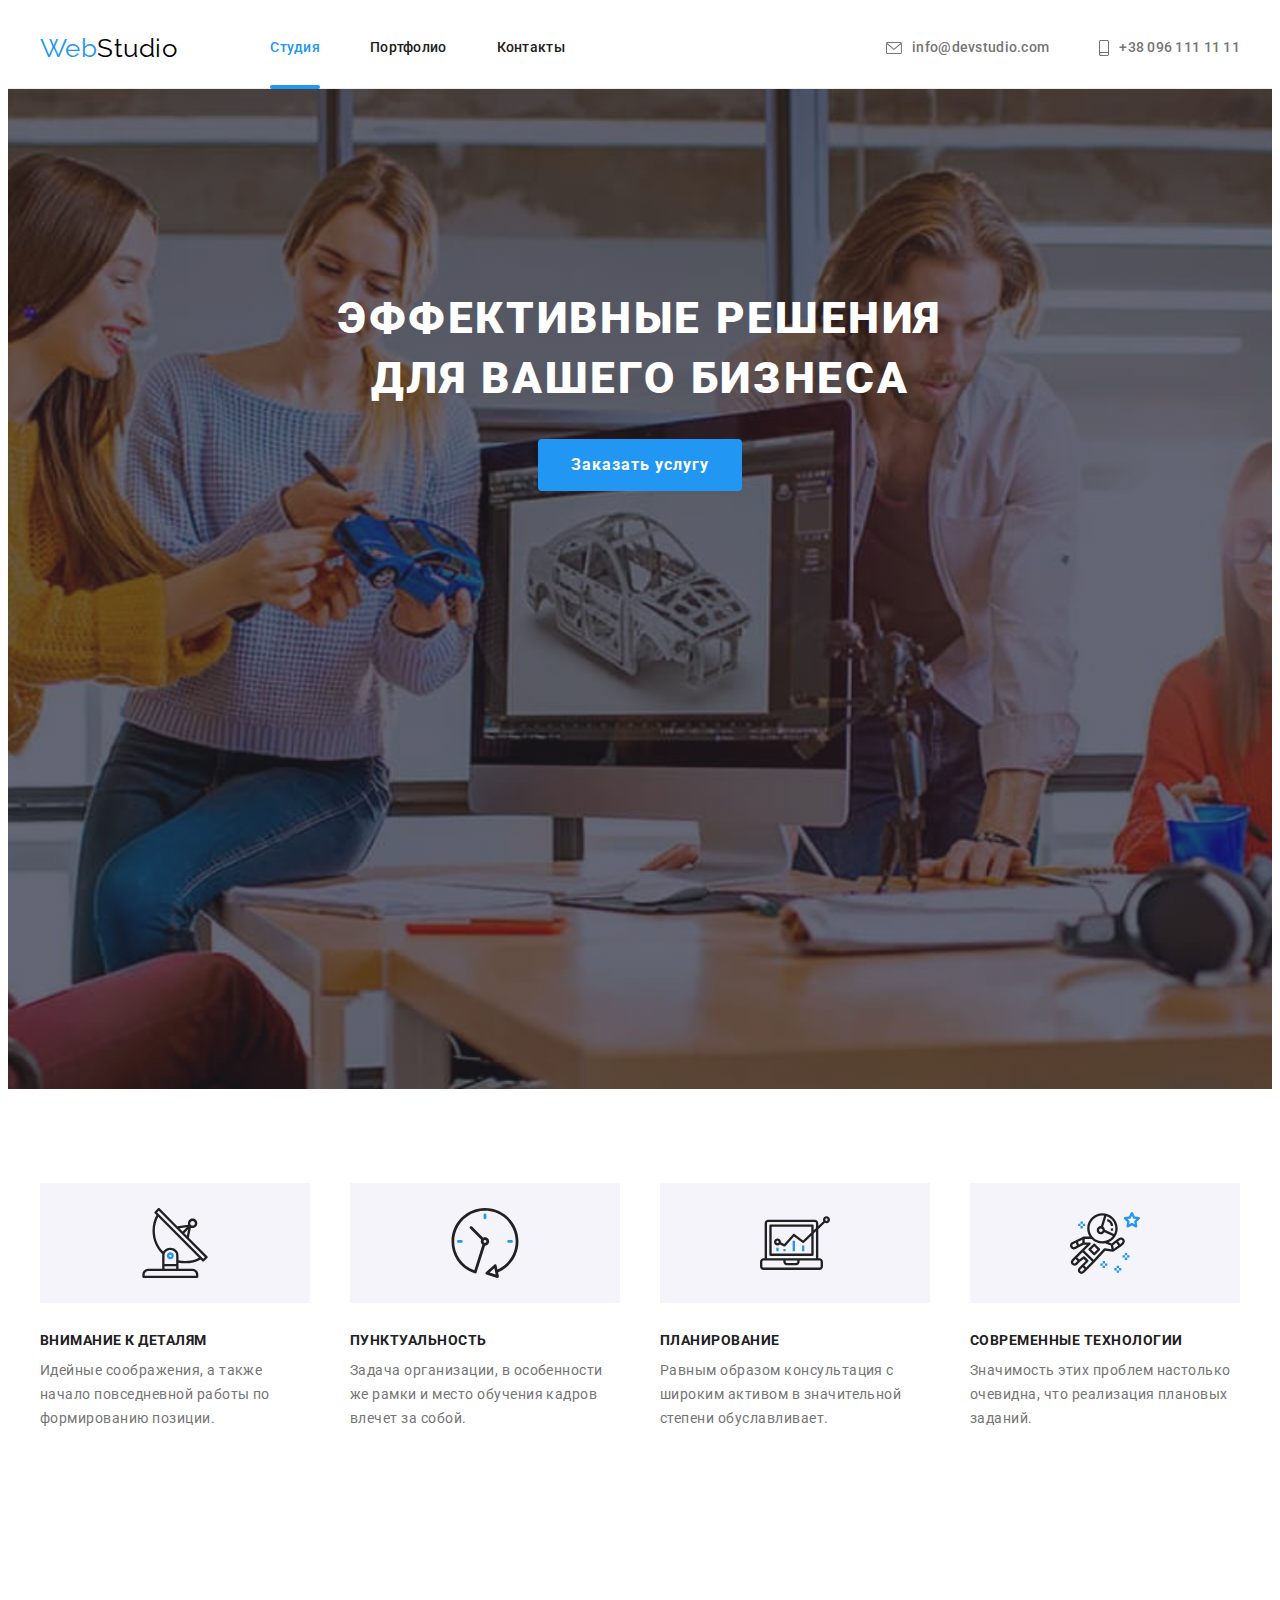
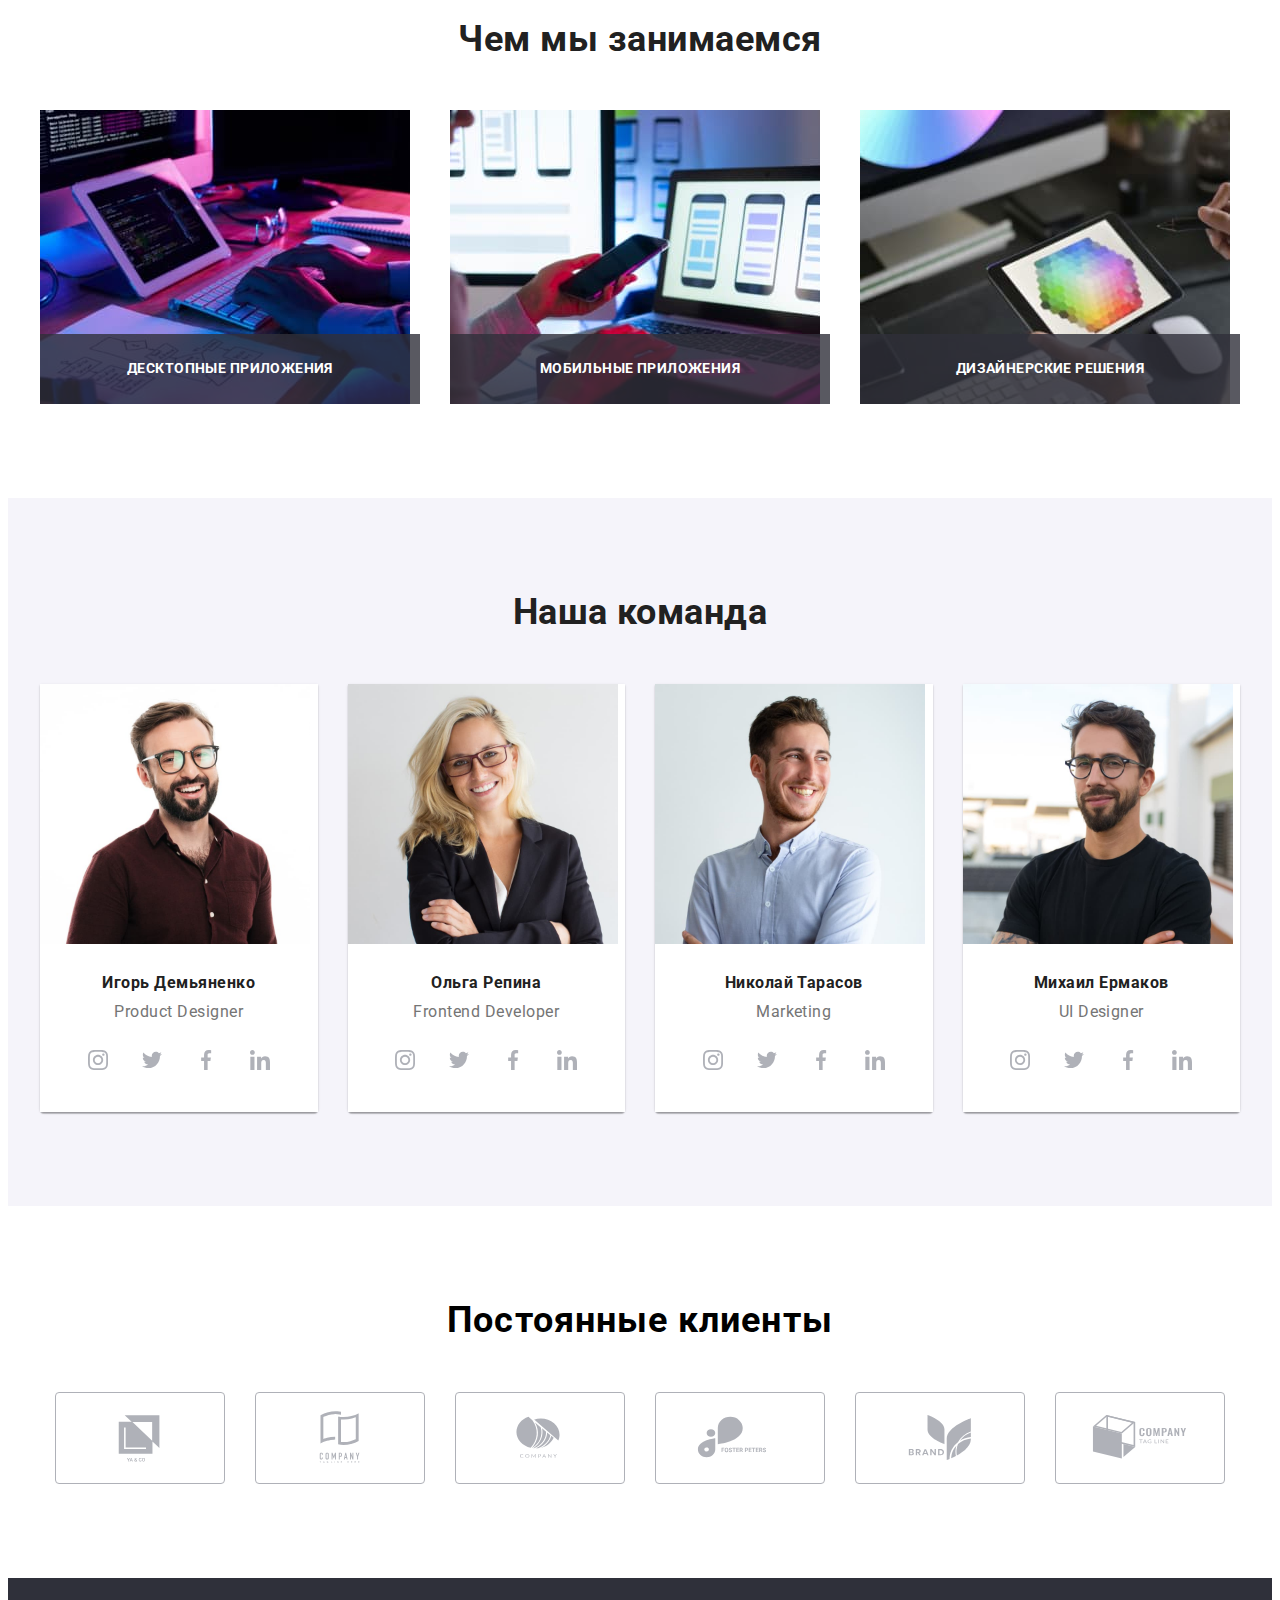
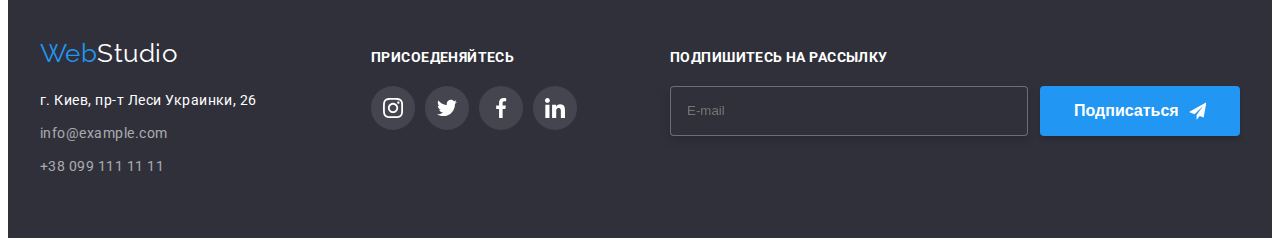
==== index.html @ 0466d0e0 "files" ====
<!DOCTYPE html>
<html lang="ru">
  <head>
    <meta charset="UTF-8" />
    <meta http-equiv="X-UA-Compatible" content="IE=edge" />
    <meta name="viewport" content="width=device-width, initial-scale=1.0" />
    <title>Студия</title>

    <link rel="preconnect" href="https://fonts.googleapis.com" />
    <link rel="preconnect" href="https://fonts.gstatic.com" crossorigin />
    <link
      href="https://fonts.googleapis.com/css2?family=Raleway:wght@700&family=Roboto:wght@400;500;700;900&display=swap"
      rel="stylesheet"
    />
    <link
      rel="stylesheet"
      href="https://cdnjs.cloudflare.com/ajax/libs/modern-normalize/1.1.0/modern-normalize.min.css"
      integrity="sha512-wpPYUAdjBVSE4KJnH1VR1HeZfpl1ub8YT/NKx4PuQ5NmX2tKuGu6U/JRp5y+Y8XG2tV+wKQpNHVUX03MfMFn9Q=="
      crossorigin="anonymous"
      referrerpolicy="no-referrer"
    />
    <link rel="stylesheet" href="./CSS/styles.css" />
  </head>
  <body class="page">
    <!-- Шапка сайта -->
    <header class="page-header">
      <div class="container">
        <nav class="nav-flex">
          <a href="" class="logo"><span class="span-logo">Web</span>Studio</a>
          <ul class="site-nav list">
            <li class="item"><a href="" class="link current">Студия</a></li>
            <li class="item">
              <a href="./portfolio.html" class="link">Портфолио</a>
            </li>
            <li class="item"><a href="" class="link">Контакты</a></li>
          </ul>
        </nav>
        <ul class="contacts list">
          <li class="item-nav">
            <a href="mailto:info@devstudio.com" class="link"
              ><svg class="link-nav" width="16" height="12">
                <use href="./Image/symbol-defs.svg#icon-letter"></use>
              </svg>
              info@devstudio.com</a
            >
          </li>
          <li class="item-nav">
            <a href="tel:+380961111111" class="link"
              ><svg class="link-nav" width="10" height="16">
                <use href="./Image/symbol-defs.svg#icon-phone"></use>
              </svg>
              +38 096 111 11 11</a
            >
          </li>
        </ul>
      </div>
    </header>

    <main>
      <!-- Герой -->
      <section class="hero">
        <div class="container">
          <h1 class="hero-title">
            Эффективные решения <br />для вашего бизнеса
          </h1>
          <button type="button" class="btn-hero" data-modal-open>
            Заказать услугу
          </button>
        </div>
      </section>
      <!-- Преимущества -->
      <section class="section">
        <div class="container">
          <h2 class="visually-hidden">Скрытый заголовок</h2>
          <ul class="features-list list">
            <li class="features-list-item">
              <div class="features-icon">
                <svg class="icon" width="70" height="70">
                  <use href="./Image/symbol-defs.svg#icon-antenna"></use>
                </svg>
              </div>
              <h3 class="features-list-title">Внимание к деталям</h3>
              <p class="features-list-text">
                Идейные соображения, а также начало повседневной работы по
                формированию позиции.
              </p>
            </li>
            <li class="features-list-item">
              <div class="features-icon">
                <svg class="icon" width="70" height="70">
                  <use href="./Image/symbol-defs.svg#icon-clock"></use>
                </svg>
              </div>
              <h3 class="features-list-title">Пунктуальность</h3>
              <p class="features-list-text">
                Задача организации, в особенности же рамки и место обучения
                кадров влечет за собой.
              </p>
            </li>
            <li class="features-list-item">
              <div class="features-icon">
                <svg class="icon" width="70" height="70">
                  <use href="./Image/symbol-defs.svg#icon-diagram"></use>
                </svg>
              </div>
              <h3 class="features-list-title">Планирование</h3>
              <p class="features-list-text">
                Равным образом консультация с широким активом в значительной
                степени обуславливает.
              </p>
            </li>
            <li class="features-list-item">
              <div class="features-icon">
                <svg class="icon" width="70" height="70">
                  <use href="./Image/symbol-defs.svg#icon-astronaut"></use>
                </svg>
              </div>
              <h3 class="features-list-title">Современные технологии</h3>
              <p class="features-list-text">
                Значимость этих проблем настолько очевидна, что реализация
                плановых заданий.
              </p>
            </li>
          </ul>
        </div>
      </section>
      <!-- Чем мы занимаемся -->
      <section class="section work">
        <div class="container">
          <h2 class="work-title">Чем мы занимаемся</h2>
          <ul class="work-list list">
            <li class="work-list-item">
              <img src="./Image/box 1.jpg" alt="кодинг" width="370" />
              <p class="bottom-text">Десктопные приложения</p>
            </li>
            <li class="work-list-item">
              <img src="./Image/box 2.jpg" alt="оптимизация" width="370" />
              <p class="bottom-text">Мобильные приложения</p>
            </li>
            <li class="work-list-item">
              <img src="./Image/box 3.jpg" alt="готовое по" width="370" />
              <p class="bottom-text">Дизайнерские решения</p>
            </li>
          </ul>
        </div>
      </section>
      <!-- Наша команда -->
      <section class="section team">
        <div class="container">
          <h2 class="team-title">Наша команда</h2>
          <ul class="team-list list">
            <li class="team-list-item">
              <img src="./Image/img 1.jpg" alt="Игорь Демьяненко" width="270" />
              <div class="team-list-name">
                <h3 class="team-list-title">Игорь Демьяненко</h3>
                <p class="team-list-text">Product Designer</p>
                <ul class="team-list-soc list">
                  <li class="team-icon">
                    <a href="" class="team-list-link">
                      <svg class="team-list-icon" width="20" height="20">
                        <use
                          href="./Image/symbol-defs.svg#icon-instagram"
                        ></use>
                      </svg>
                    </a>
                  </li>
                  <li class="team-icon">
                    <a href="" class="team-list-link"
                      ><svg class="team-list-icon" width="20" height="20">
                        <use href="./Image/symbol-defs.svg#icon-twitter"></use>
                      </svg>
                    </a>
                  </li>
                  <li class="team-icon">
                    <a href="" class="team-list-link"
                      ><svg class="team-list-icon" width="20" height="20">
                        <use href="./Image/symbol-defs.svg#icon-facebook"></use>
                      </svg>
                    </a>
                  </li>
                  <li class="team-icon">
                    <a href="" class="team-list-link"
                      ><svg class="team-list-icon" width="20" height="20">
                        <use href="./Image/symbol-defs.svg#icon-linkedin"></use>
                      </svg>
                    </a>
                  </li>
                </ul>
              </div>
            </li>
            <li class="team-list-item">
              <img src="./Image/img 2.jpg" alt="Ольга Репина" width="270" />
              <div class="team-list-name">
                <h3 class="team-list-title">Ольга Репина</h3>
                <p class="team-list-text">Frontend Developer</p>
                <ul class="team-list-soc list">
                  <li class="team-icon">
                    <a href="" class="team-list-link"
                      ><svg class="team-list-icon" width="20" height="20">
                        <use
                          href="./Image/symbol-defs.svg#icon-instagram"
                        ></use>
                      </svg>
                    </a>
                  </li>
                  <li class="team-icon">
                    <a href="" class="team-list-link"
                      ><svg class="team-list-icon" width="20" height="20">
                        <use href="./Image/symbol-defs.svg#icon-twitter"></use>
                      </svg>
                    </a>
                  </li>
                  <li class="team-icon">
                    <a href="" class="team-list-link"
                      ><svg class="team-list-icon" width="20" height="20">
                        <use href="./Image/symbol-defs.svg#icon-facebook"></use>
                      </svg>
                    </a>
                  </li>
                  <li class="team-icon">
                    <a href="" class="team-list-link"
                      ><svg class="team-list-icon" width="20" height="20">
                        <use href="./Image/symbol-defs.svg#icon-linkedin"></use>
                      </svg>
                    </a>
                  </li>
                </ul>
              </div>
            </li>
            <li class="team-list-item">
              <img src="./Image/img 3.jpg" alt="Николай Тарасов" width="270" />
              <div class="team-list-name">
                <h3 class="team-list-title">Николай Тарасов</h3>
                <p class="team-list-text">Marketing</p>
                <ul class="team-list-soc list">
                  <li class="team-icon">
                    <a href="" class="team-list-link"
                      ><svg class="team-list-icon" width="20" height="20">
                        <use
                          href="./Image/symbol-defs.svg#icon-instagram"
                        ></use>
                      </svg>
                    </a>
                  </li>
                  <li class="team-icon">
                    <a href="" class="team-list-link"
                      ><svg class="team-list-icon" width="20" height="20">
                        <use href="./Image/symbol-defs.svg#icon-twitter"></use>
                      </svg>
                    </a>
                  </li>
                  <li class="team-icon">
                    <a href="" class="team-list-link"
                      ><svg class="team-list-icon" width="20" height="20">
                        <use href="./Image/symbol-defs.svg#icon-facebook"></use>
                      </svg>
                    </a>
                  </li>
                  <li class="team-icon">
                    <a href="" class="team-list-link"
                      ><svg class="team-list-icon" width="20" height="20">
                        <use href="./Image/symbol-defs.svg#icon-linkedin"></use>
                      </svg>
                    </a>
                  </li>
                </ul>
              </div>
            </li>
            <li class="team-list-item">
              <img src="./Image/img 4.jpg" alt="Михаил Ермаков" width="270" />
              <div class="team-list-name">
                <h3 class="team-list-title">Михаил Ермаков</h3>
                <p class="team-list-text">UI Designer</p>
                <ul class="team-list-soc list">
                  <li class="team-icon">
                    <a href="" class="team-list-link"
                      ><svg class="team-list-icon" width="20" height="20">
                        <use
                          href="./Image/symbol-defs.svg#icon-instagram"
                        ></use>
                      </svg>
                    </a>
                  </li>
                  <li class="team-icon">
                    <a href="" class="team-list-link"
                      ><svg class="team-list-icon" width="20" height="20">
                        <use href="./Image/symbol-defs.svg#icon-twitter"></use>
                      </svg>
                    </a>
                  </li>
                  <li class="team-icon">
                    <a href="" class="team-list-link"
                      ><svg class="team-list-icon" width="20" height="20">
                        <use href="./Image/symbol-defs.svg#icon-facebook"></use>
                      </svg>
                    </a>
                  </li>
                  <li class="team-icon">
                    <a href="" class="team-list-link"
                      ><svg class="team-list-icon" width="20" height="20">
                        <use href="./Image/symbol-defs.svg#icon-linkedin"></use>
                      </svg>
                    </a>
                  </li>
                </ul>
              </div>
            </li>
          </ul>
        </div>
      </section>
      <!-- Клиенты -->
      <section class="section clients">
        <div class="container">
          <h2 class="clients-title">Постоянные клиенты</h2>
          <ul class="clients-list list">
            <li class="clients-list-item">
              <a href="" class="clients-link"
                ><svg class="clients-link-icon" width="106" height="60">
                  <use href="./Image/symbol-defs.svg#icon-company1"></use>
                </svg>
              </a>
            </li>
            <li class="clients-list-item">
              <a href="" class="clients-link"
                ><svg class="clients-link-icon" width="106" height="60">
                  <use href="./Image/symbol-defs.svg#icon-company2"></use>
                </svg>
              </a>
            </li>
            <li class="clients-list-item">
              <a href="" class="clients-link"
                ><svg class="clients-link-icon" width="106" height="60">
                  <use href="./Image/symbol-defs.svg#icon-company3"></use>
                </svg>
              </a>
            </li>
            <li class="clients-list-item">
              <a href="" class="clients-link"
                ><svg class="clients-link-icon" width="106" height="60">
                  <use href="./Image/symbol-defs.svg#icon-company4"></use>
                </svg>
              </a>
            </li>
            <li class="clients-list-item">
              <a href="" class="clients-link"
                ><svg class="clients-link-icon" width="106" height="60">
                  <use href="./Image/symbol-defs.svg#icon-company5"></use>
                </svg>
              </a>
            </li>
            <li class="clients-list-item">
              <a href="" class="clients-link"
                ><svg class="clients-link-icon" width="106" height="60">
                  <use href="./Image/symbol-defs.svg#icon-company6"></use>
                </svg>
              </a>
            </li>
          </ul>
        </div>
      </section>
    </main>
    <!-- Футер -->
    <footer class="section footer">
      <div class="container">
        <div class="container-footer">
          <div class="container-address">
            <a href="" class="logo"
              >Web<span class="span-logo-footer">Studio</span></a
            >
            <address class="footer-adr">
              <ul class="footer-list list">
                <li class="footer-list-item">
                  <a
                    href="https://goo.gl/maps/ig4sHkHrLvTvoZ76A"
                    class="address"
                    >г. Киев, пр-т Леси Украинки, 26</a
                  >
                </li>
                <li class="footer-list-item">
                  <a href="mailto:info@example.com" class="link"
                    >info@example.com</a
                  >
                </li>
                <li class="footer-list-item">
                  <a href="tel:+380991111111" class="link">+38 099 111 11 11</a>
                </li>
              </ul>
            </address>
          </div>
          <div class="join">
            <h2 class="join-soc-title">ПРИСОЕДЕНЯЙТЕСЬ</h2>
            <ul class="join-soc-list list">
              <li class="join-soc-item">
                <a href="" class="join-soc-link"
                  ><svg class="team-list-icon" width="20" height="20">
                    <use href="./Image/symbol-defs.svg#icon-instagram"></use>
                  </svg>
                </a>
              </li>
              <li class="join-soc-item">
                <a href="" class="join-soc-link"
                  ><svg class="team-list-icon" width="20" height="20">
                    <use href="./Image/symbol-defs.svg#icon-twitter"></use>
                  </svg>
                </a>
              </li>
              <li class="join-soc-item">
                <a href="" class="join-soc-link"
                  ><svg class="team-list-icon" width="20" height="20">
                    <use href="./Image/symbol-defs.svg#icon-facebook"></use>
                  </svg>
                </a>
              </li>
              <li class="join-soc-item">
                <a href="" class="join-soc-link"
                  ><svg class="team-list-icon" width="20" height="20">
                    <use href="./Image/symbol-defs.svg#icon-linkedin"></use>
                  </svg>
                </a>
              </li>
            </ul>
          </div>
          <div class="subscribe">
            <h2 class="subscribe-title">Подпишитесь на рассылку</h2>
            <form class="subsribe-form">
              <label class="subscribe-label">
                <input
                  type="email"
                  name="email"
                  class="sub-email"
                  placeholder="E-mail"
                />
              </label>
              <button type="submit" class="sub-btn">
                Подписаться
                <svg class="sub-svg" width="24" height="24">
                  <use href="./Image/symbol-defs.svg#icon-icon-send"></use>
                </svg>
              </button>
            </form>
          </div>
        </div>
      </div>
    </footer>
    <div class="backdrop is-hidden" data-modal>
      <div class="modal">
        <form class="modal-form">
          <p class="modal-title">Оставьте свои данные, мы вам перезвоним</p>
          <label for="name" class="modal-label">Имя</label>
          <div class="modal-icon">
            <input type="name" name="name" id="name" class="modal-input" />
            <svg class="modal-svg" width="18" height="18">
              <use href="./Image/symbol-defs.svg#icon-person-black"></use>
            </svg>
          </div>
          <label for="phone-number" class="modal-label">Телефон</label>
          <div class="modal-icon">
            <input
              type="tel"
              name="phone-number"
              id="phone-number"
              class="modal-input"
            />
            <svg class="modal-svg" width="18" height="18">
              <use href="./Image/symbol-defs.svg#icon-phone-black"></use>
            </svg>
          </div>
          <label for="email" class="modal-label">Почта</label>
          <div class="modal-icon">
            <input type="email" name="email" id="email" class="modal-input" />
            <svg class="modal-svg" width="18" height="18">
              <use href="./Image/symbol-defs.svg#icon-email"></use>
            </svg>
          </div>
          <label for="comment" class="modal-label">Комментарии</label>
          <textarea
            name="comment"
            cols="30"
            rows="10"
            placeholder="Введите текст"
            id="comment"
            class="modal-textarea"
          ></textarea>
          <label class="modal-policy">
            <input
              type="checkbox"
              name="policy"
              class="checkbox visually-hidden"
            />
            <span class="icon-mod">
              <svg class="checkbox-svg" width="16" height="15">
                <use href="./Image/symbol-defs.svg#icon-icon-check"></use>
              </svg>
            </span>
            <p>
              Соглашаюсь с рассылкой и принимаю
              <a href="" class="checkbox-policy"> Условия договора</a>
            </p>
          </label>
          <button type="submit" class="modal-btn">Отправить</button>
        </form>
        <button type="button" class="modal-close-btn" data-modal-close>
          <svg class="exit-icon" width="11" height="11">
            <use href="./Image/symbol-defs.svg#icon-Vector1"></use>
          </svg>
        </button>
      </div>
    </div>
    <script src="./js/modal.js"></script>
  </body>
</html>
---- CSS/styles.css ----
/* цвет основного текста #212121 */
/* вторичный цвет текста #757575 */
/* цвет акцента #2196F3 */
/* бэкграуд хэдер #ECECEC */
/* бэкграунд герой и футер #2F303A */
/* бэкграунд Наша команда #F5F4FA */
/* логотип #000000 */

:root {
  --primary-text-color: #212121;
  --secondary-text-color: #757575;
  --accent-color: #2196f3;
  --bcg-team-color: #f5f4fa;
  --bgc-header: #ececec;
  --bgc-hero-footer: #2f303a;
  --logo: #000000;
  --icon-text: #afb1b8;
  --icon-bgc: #ffffff;
  --cubic-bezier: cubic-bezier(0.4, 0, 0.2, 1);
}

html {
  box-sizing: border-box;
}

.page {
  font-family: 'Roboto', 'sans-serif';
  background-color: #ffffff;
  letter-spacing: 0.03em;
}
.visually-hidden {
  position: absolute;
  width: 1px;
  height: 1px;
  margin: -1px;
  border: 0;
  padding: 0;
  white-space: nowrap;
  clip-path: inset(100%);
  clip: rect(0 0 0 0);
  overflow: hidden;
}

p,
h1,
h2,
h3 {
  margin: 0;
}

ul,
ol {
  padding-left: 0;
  margin: 0;
}

img {
  max-width: 100%;
  display: block;
  height: auto;
}

button {
  cursor: pointer;
}

.list {
  list-style: none;
}

.container {
  width: 1200px;
  padding-left: 15px;
  padding-right: 15px;
  margin: 0 auto;
}
.section {
  padding: 94px 0;
  /* outline: 2px solid tomato; */
}
/* Лого */
.page-header {
  border-bottom: 1px solid #ececec;
}
.page-header .container {
  display: flex;
  align-items: center;
}
.logo {
  color: var(--logo);
  text-decoration: none;
  font-family: 'Raleway';
  font-size: 26px;
  line-height: 1.19;
  /* outline: 2px solid black; */
}

.span-logo {
  color: var(--accent-color);
}

/* Шапка сайта */
.nav-flex {
  display: flex;
  align-items: center;
}

.site-nav {
  display: flex;
  margin-left: 93px;
  font-weight: 500;
  font-size: 14px;
  line-height: 1.14;
  letter-spacing: 0.02em;
}
.site-nav .item:not(:last-child) {
  margin-right: 50px;
}
.site-nav .item {
  position: relative;
}
.site-nav .link {
  color: var(--primary-text-color);
  text-decoration: none;
  display: block;
  padding-top: 32px;
  padding-bottom: 32px;
  cursor: pointer;
  transition-property: color;
  transition-duration: 250ms;
  transition-timing-function: cubic-bezier(0.4, 0, 0.2, 1);
  /* outline: 2px solid black; */
}

.site-nav .link:hover,
.site-nav .link:focus {
  color: var(--accent-color);
}

.site-nav .link.current::after {
  display: inline-block;
  position: absolute;
  bottom: -1px;
  left: 0;
  content: '';
  width: 100%;
  height: 4px;
  background: var(--accent-color);
  border-radius: 2px;
}
.site-nav .link.current {
  color: var(--accent-color);
}
.item-nav .link {
  display: flex;
  align-items: center;
  transition-property: color;
  transition-duration: 250ms;
  transition-timing-function: var(--cubic-bezier);
}
.link-nav {
  margin-right: 10px;
  fill: currentColor;
}

.contacts {
  color: var(--secondary-text-color);
  text-decoration: none;
  font-weight: 500;
  font-size: 14px;
  line-height: 1.14;
  letter-spacing: 0.02em;
  display: flex;
  margin-left: auto;
  /* outline: 2px solid black; */
}
.contacts .link {
  display: flex;
  color: var(--secondary-text-color);
  fill: var(--secondary-text-color);
  text-decoration: none;
  transition-property: fill, color;
  transition-duration: 250ms;
  transition-timing-function: cubic-bezier(0.4, 0, 0.2, 1);
}
.contacts > .item-nav:first-child {
  margin-right: 50px;
}
.contacts .link:hover,
.contacts .link:focus {
  color: var(--accent-color);
  fill: var(--accent-color);
}

/* Герой */
.hero {
  background-color: var(--bgc-hero-footer);
  padding: 200px 0;
  text-align: center;
  max-width: 1600px;
  height: 600px;
  margin-left: auto;
  margin-right: auto;
  background-image: linear-gradient(
      to right,
      rgba(47, 48, 58, 0.4),
      rgba(47, 48, 58, 0.4)
    ),
    url(../Image/hero.jpg);
  background-repeat: no-repeat;
  background-size: cover;
  background-position: center;
  /* outline: 2px solid tomato; */
}
.hero-title {
  background-color: ;
  color: #ffffff;
  font-weight: 900;
  font-size: 44px;
  line-height: 1.36;
  text-align: center;
  letter-spacing: 0.06em;
  text-transform: uppercase;
  min-width: 696px;
  margin-top: 0;
  margin-bottom: 30px;
  margin-left: auto;
  margin-right: auto;
  /* outline: 2px solid tomato; */
}

.btn-hero {
  font-family: inherit;
  background-color: var(--accent-color);
  color: #ffffff;
  font-weight: 700;
  font-size: 16px;
  line-height: 1.88;
  letter-spacing: 0.06em;
  border-radius: 4px;
  padding: 10px 32px;
  min-width: 200px;
  align-items: center;
  text-align: center;
  border: 1px solid transparent;
  /* outline: 2px solid tomato; */
}

.btn-hero:hover,
.btn-hero:focus,
.btn-hero:active {
  background-color: var(--accent-color);
  color: #ffffff;
  cursor: pointer;
  padding: 10px 32px;
}
/* Преимущества */

.features-list-title {
  color: var(--primary-text-color);
  font-size: 14px;
  font-weight: 700;
  line-height: 1.14;
  text-transform: uppercase;
  text-align: left;
  margin-top: 0;
  margin-bottom: 10px;
  /* outline: 2px solid tomato; */
}

.features-list {
  display: flex;
  justify-content: space-between;
}
.features-list-item {
  width: 270px;
}

.features-list-item {
  display: inline-block;
  width: 270px;
  background-size: 70px 70px;
  background-repeat: no-repeat;
  background-position: center;
  /* outline: 2px solid tomato; */
}

.features-list-text {
  color: var(--secondary-text-color);
  font-size: 14px;
  font-weight: 400;
  line-height: 1.71;
  text-align: left;
  margin-top: 0;
  margin-bottom: 0;

  /* outline: 2px solid tomato; */
}

.features-icon {
  display: flex;
  padding: 0;
  margin: 0 0 30px 0;
  height: 120px;
  background-color: var(--bcg-team-color);
  justify-content: center;
  align-items: center;
}

/* Чем мы занимаемся */
.work {
  padding-top: 94px;
  /* outline: 2px solid tomato; */
}

.work-title {
  color: var(--primary-text-color);
  font-size: 36px;
  line-height: 1.16;
  text-align: center;
  margin-bottom: 50px;
  /* outline: 2px solid tomato; */
}
.work-list {
  display: flex;
  margin-left: -30px;
  /* outline: 2px solid tomato; */
}
.work-list-item {
  flex-basis: calc((100% - 90px) / 3);
  margin-left: 30px;
  position: relative;
}
.bottom-text {
  font-weight: 700;
  font-size: 14px;
  line-height: 1.14;
  text-align: center;
  letter-spacing: 0.03em;
  text-transform: uppercase;
  position: absolute;
  display: flex;
  width: 100%;
  height: 70px;
  bottom: 0;
  left: 0;
  justify-content: center;
  align-items: center;
  background: rgba(47, 48, 58, 0.8);
  color: var(--icon-bgc);
}

/* Наша команда */
.team {
  background-color: var(--bcg-team-color);
  /* outline: 2px solid tomato; */
}

.team-list {
  display: flex;
  margin-left: -30px;
}
.team-list-item {
  width: calc(100% / 4 - 30px);
  background: #ffffff;
  box-shadow: 0px 1px 3px rgba(0, 0, 0, 0.12), 0px 1px 1px rgba(0, 0, 0, 0.14),
    0px 2px 1px rgba(0, 0, 0, 0.2);
  border-radius: 0px 0px 4px 4px;
}

.team-title {
  color: var(--primary-text-color);
  font-size: 36px;
  line-height: 1.16;
  text-align: center;
  margin-bottom: 50px;
  /* outline: 2px solid tomato; */
}

.team-list-title {
  color: var(--primary-text-color);
  font-size: 16px;
  line-height: 1.18;
  text-align: center;
  margin-bottom: 10px;
  /* outline: 2px solid tomato; */
}

.team-list-text {
  color: var(--secondary-text-color);
  font-size: 16px;
  line-height: 1.18;
  text-align: center;
  margin-top: 0;
  margin-bottom: 16px;
  /* outline: 2px solid tomato; */
}
.team-list-name {
  background-color: #ffffff;
  text-align: center;
  padding: 30px 0;
}
.team-list-soc {
  display: flex;
  justify-content: center;
  margin-top: 16px;
}

.team-icon:not(:last-child) {
  margin-right: 10px;
}

.team-list-item {
  margin-left: 30px;
  box-shadow: 0px 1px 3px rgba(0, 0, 0, 0.12), 0px 1px 1px rgba(0, 0, 0, 0.14),
    0px 2px 1px rgba(0, 0, 0, 0.2);
  border-radius: 0px 0px 4px 4px;
}
.team-list-link {
  width: 44px;
  height: 44px;
  background-color: var(--icon-bgc);
  border-radius: 50%;
  display: flex;
  justify-content: center;
  align-items: center;
  fill: var(--icon-text);
  transition-property: fill, border-radius, background-color;
  transition-duration: 250ms;
  transition-timing-function: var(--cubic-bezier);
}

.team-list-link:hover,
.team-list-link:focus {
  background-color: var(--accent-color);
  fill: var(--icon-bgc);
  border-radius: 100%;
}
/* Клиенты */
.clients-title {
  font-weight: 700;
  font-size: 36px;
  line-height: 1.16;
  text-align: center;
  letter-spacing: 0.03em;
  margin-bottom: 50px;
}
.clients-list {
  display: flex;
  justify-content: center;
}

.clients-link {
  margin: 0;
  padding: 0;
  width: 170px;
  height: 92px;
  display: flex;
  justify-content: center;
  align-items: center;
  fill: var(--icon-text);
  border: 1px solid var(--icon-text);
  box-sizing: border-box;
  border-radius: 4px;
  object-fit: contain;
  transition-property: fill, border, box-sizing, border-radius;
  transition-duration: 250ms;
  transition-timing-function: cubic-bezier(0.4, 0, 0.2, 1);
}

.clients-link:hover,
.clients-link:focus,
.clients-link:active {
  fill: var(--accent-color);
  border: 1px solid var(--accent-color);
  box-sizing: border-box;
  border-radius: 4px;
}
.clients-list-item:not(:last-child) {
  margin-right: 30px;
}
/* Футер */
.footer {
  background-color: var(--bgc-hero-footer);
  padding-top: 60px;
  padding-bottom: 60px;
}
.container-footer {
  display: flex;
  align-items: baseline;
}
.container-address {
  flex-grow: 1;
}
.span-logo-footer {
  font-family: 'Raleway';
  color: #ffffff;
}
.footer-adr {
  margin-top: 20px;
}

.footer-list-item:not(:last-child) {
  margin-bottom: 9px;
}

.footer-list .address {
  color: #ffffff;
  font-style: normal;
  text-decoration: none;
  font-size: 14px;
  line-height: 1.71;
  margin-bottom: 10px;
  transition-property: color;
  transition-duration: 250ms;
  transition-timing-function: var(--cubic-bezier);
  /* outline: 2px solid tomato; */
}

.footer .logo {
  color: var(--accent-color);
}

.footer-list .link {
  text-decoration: none;
  font-style: normal;
  font-size: 14px;
  line-height: 1.71;
  color: rgba(255, 255, 255, 0.6);
  margin-bottom: 10px;
  transition-property: color;
  transition-duration: 250ms;
  transition-timing-function: var(--cubic-bezier);
  /* outline: 2px solid tomato; */
}

.footer-list .link:hover,
.footer-list .link:focus,
.footer-list .address:hover,
.footer-list .address:focus {
  color: var(--accent-color);
}

/* Соц.сети */
.join {
  margin-left: 70px;
}
.join-soc-title {
  margin-bottom: 20px;
  font-weight: 700;
  font-size: 14px;
  line-height: 1.14;
  letter-spacing: 0.03em;
  text-transform: uppercase;
  color: #ffffff;
}
.join-soc-list {
  display: flex;
  justify-content: center;
}
.join-soc-link {
  padding: 0;
  width: 44px;
  height: 44px;
  background-color: rgba(255, 255, 255, 0.1);
  border-radius: 50%;
  display: flex;
  justify-content: center;
  align-items: center;
  fill: var(--icon-bgc);
  transition-property: border-radius, background-color;
  transition-duration: 250ms;
  transition-timing-function: var(--cubic-bezier);
}
.join-soc-item:not(:last-child) {
  margin-right: 10px;
}
.join-soc-link:hover,
.join-soc-link:focus,
.join-soc-link:active {
  background-color: var(--accent-color);
  border-radius: 50%;
}
/* Subscribe */
.subscribe {
  margin-left: 93px;
}
.subscribe-title {
  font-weight: 700;
  font-size: 14px;
  line-height: 1.14;
  letter-spacing: 0.03em;
  text-transform: uppercase;
  color: #ffffff;
  margin-bottom: 20px;
}
.subsribe-form {
  display: flex;
}
.subscribe-label {
  margin-right: 12px;
}
.sub-email {
  padding: 15px 16px;
  width: 358px;
  height: 50px;
  border: 1px solid rgba(255, 255, 255, 0.3);
  box-sizing: border-box;
  filter: drop-shadow(0px 4px 4px rgba(0, 0, 0, 0.15));
  border-radius: 4px;
  background: #2f303a;
  color: rgba(255, 255, 255, 0.6);
}
.sub-btn {
  display: flex;
  align-items: center;
  width: 200px;
  height: 50px;
  padding: 10px 32px;
  background-color: var(--accent-color);
  color: var(--icon-bgc);
  font-weight: 700;
  font-size: 16px;
  line-height: 1.88;
  cursor: pointer;
  box-shadow: 0px 4px 4px rgba(0, 0, 0, 0.15);
  border-radius: 4px;
  border-color: transparent;
  transition-property: background-color, color;
  transition-duration: 250ms;
  transition-timing-function: cubic-bezier(0.4, 0, 0.2, 1);
}
.sub-svg {
  margin-left: 10px;
  width: 24px;
  height: 24px;
  fill: #ffffff;
  transition-property: fill;
  transition-duration: 250ms;
  transition-timing-function: cubic-bezier(0.4, 0, 0.2, 1);
}

/* Портфолио Фильтр*/
.filters-list {
  display: flex;
  justify-content: center;
  margin-bottom: 50px;
}
.filters-list-item:not(:last-child) {
  margin-right: 8px;
}

.filters-btn {
  font-family: inherit;
  background-color: var(--bcg-team-color);
  color: var(--primary-text-color);
  cursor: pointer;
  padding: 6px 22px;
  font-weight: 500;
  font-size: 16px;
  line-height: 1.62;
  text-align: center;
  border-radius: 4px;
  border: 1px solid transparent;
  transition-property: color, background-color, box-shadow;
  transition-duration: 250ms;
  transition-timing-function: var(--cubic-bezier);
  /* outline: 2px solid tomato; */
}
.filters-list .current {
  background-color: var(--accent-color);
  color: var(--icon-bgc);
  cursor: pointer;
}

.filters-btn:hover,
.filters-btn:focus {
  background-color: var(--accent-color);
  color: var(--bcg-team-color);
  box-shadow: 0px 1px 1px rgba(0, 0, 0, 0.12), 0px 4px 4px rgba(0, 0, 0, 0.06),
    1px 4px 6px rgba(0, 0, 0, 0.16);
}

/* Портфолио Картинки */
.pictures-list {
  display: flex;
  flex-wrap: wrap;
  /* outline: 2px solid tomato; */
}
.pictures-list-item {
  width: calc((100% - 60px) / 3);
}
.pictures-top-wrap {
  position: relative;
  overflow: hidden;
}
.pictures-top-text {
  position: absolute;
  top: 0;
  background-color: rgba(33, 150, 243, 0.9);
  color: var(--icon-bgc);
  font-weight: 400;
  font-size: 18px;
  line-height: 1.56;
  letter-spacing: 0.03em;
  padding: 63px 24px;
  transform: translateY(100%);
  transition: transform 250ms var(--cubic-bezier);
}
.pictures-list-item:hover .pictures-top-text,
.pictures-list-item:focus .pictures-top-text {
  transform: translateY(0%);
}

.pictures-list-item:not(:nth-child(3n)) {
  margin-right: 30px;
}
.pictures-list-item:not(:nth-last-child(-n + 3)) {
  margin-bottom: 30px;
}

.pictures-list-name {
  border: 1px solid #eeeeee;
  box-sizing: border-box;
  border-top: none;
  padding: 20px 24px;
}
.pictures-list-title {
  color: var(--primary-text-color);
  font-weight: 700;
  font-size: 18px;
  line-height: 2;
  letter-spacing: 0.06em;
  margin-bottom: 4px;
  /* outline: 2px solid tomato; */
}

.pictures-list-text {
  color: var(--secondary-text-color);
  font-size: 16px;
  line-height: 1.87;
  letter-spacing: 0.03em;
  /* outline: 2px solid tomato; */
}

.pictures-link {
  text-decoration: none;
}

.pictures-list .pictures-link {
  display: block;
  position: relative;
  cursor: pointer;
  transition-property: box-shadow;
  transition-duration: 250ms;
  transition-timing-function: var(--cubic-bezier);
}
.pictures-list .pictures-link:hover,
.pictures-list .pictures-link:focus {
  box-shadow: 0px 1px 1px rgba(0, 0, 0, 0.12), 0px 4px 4px rgba(0, 0, 0, 0.06),
    1px 4px 6px rgba(0, 0, 0, 0.16);
}
/* Backdrop */
.backdrop {
  position: fixed;
  top: 0%;
  left: 0%;
  width: 100%;
  height: 100%;
  background-color: rgba(0, 0, 0, 0.2);
  transition-duration: 250ms;
  transition-timing-function: cubic-bezier(0.4, 0, 0.2, 1);
}
.modal {
  position: absolute;
  top: 50%;
  left: 50%;
  transform: translate(-50%, -50%);
  width: 528px;
  height: 581px;
  background: #ffffff;
  box-shadow: 0px 1px 3px rgba(0, 0, 0, 0.12), 0px 1px 1px rgba(0, 0, 0, 0.14),
    0px 2px 1px rgba(0, 0, 0, 0.2);
  border-radius: 4px;
  justify-content: flex-end;
}
.modal-close-btn {
  position: absolute;
  top: 8px;
  right: 8px;
  width: 30px;
  height: 30px;
  display: flex;
  justify-content: center;
  align-items: center;
  background-color: #ffffff;
  border-radius: 50%;
  border: 1px solid rgba(0, 0, 0, 0.1);
  box-sizing: border-box;
  cursor: pointer;
}

.is-hidden {
  opacity: 0;
  pointer-events: none;
  visibility: hidden;
}

.modal-form {
  display: flex;
  flex-direction: column;
  padding: 40px;
}
.modal-icon {
  position: relative;
  margin-bottom: 12px;
}

.modal-svg {
  position: absolute;
  left: 12px;
  top: 11px;
  transition-property: fill;
  transition-duration: 250ms;
  transition-timing-function: cubic-bezier(0.4, 0, 0.2, 1);
}
.modal-icon:focus-within .modal-svg {
  fill: #2196f3;
}
.modal-icon:focus-within .modal-input {
  border-color: #2196f3;
}
.modal-title {
  font-size: 20px;
  font-weight: 700;
  line-height: 1.15;
  text-align: center;
  letter-spacing: 0.03em;
  color: #212121;
  margin-bottom: 12px;
}
.modal-label {
  margin-bottom: 4px;
  font-style: normal;
  font-weight: 400;
  font-size: 12px;
  line-height: 1.16;
  letter-spacing: 0.01em;
  color: #757575;
}
.modal-input {
  position: relative;
  padding-left: 42px;
  width: 448px;
  height: 40px;
  border: 1px solid rgba(33, 33, 33, 0.2);
  box-sizing: border-box;
  border-radius: 4px;
  cursor: pointer;
  transition-property: border-color;
  transition-duration: 250ms;
  transition-timing-function: cubic-bezier(0.4, 0, 0.2, 1);
}
.modal-textarea {
  width: 448px;
  height: 120px;
  margin-bottom: 20px;
  border: 1px solid rgba(33, 33, 33, 0.2);
  box-sizing: border-box;
  border-radius: 4px;
  resize: none;
  padding: 12px 16px;
}

.icon-mod {
  position: relative;
  display: flex;
  align-items: center;
  justify-content: center;
  position: relative;
  width: 16px;
  height: 15px;
  margin-right: 7px;
  border: 2px solid #212121;
  border-radius: 2px;
  background-size: contain;
  transition-property: background-color, border-box, border-color;
  transition-duration: 250ms;
  transition-timing-function: cubic-bezier(0.4, 0, 0.2, 1);
}
.checkbox-svg {
  position: relative;
  fill: transparent;
}
.checkbox:checked ~ .icon-mod {
  background-color: #2196f3;
  background-origin: border-box;
  border-color: #2196f3;
}

.checkbox:checked + .icon-mod .checkbox-svg {
  fill: var(--icon-bgc);
}

.modal-policy {
  position: relative;
  display: flex;
  align-items: center;
  justify-content: center;
  margin-bottom: 30px;
  font-weight: 400;
  font-size: 14px;
  line-height: 1.71;
  letter-spacing: 0.03em;
  color: #757575;
}
.checkbox-policy {
  color: #2196f3;
}

.modal-btn {
  background-color: var(--accent-color);
  color: var(--icon-bgc);
  cursor: pointer;
  display: flex;
  justify-content: center;
  align-items: center;
  margin: 0 auto;
  width: 200px;
  height: 50px;
  padding: 10px 55px;
  font-weight: 700;
  font-size: 16px;
  line-height: 1.62;
  border-radius: 4px;
  align-items: center;
  text-align: center;
  letter-spacing: 0.06em;
  border: 1px solid transparent;
  transition-property: box-shadow;
  transition-duration: 250ms;
  transition-timing-function: var(--cubic-bezier);
}

.modal-btn:hover {
  box-shadow: 0px 1px 1px rgba(0, 0, 0, 0.12), 0px 4px 4px rgba(0, 0, 0, 0.06),
    1px 4px 6px rgba(0, 0, 0, 0.16);
}

.exit-icon {
  fill: #000000;
  transition-property: transform, fill;
  transition-duration: 250ms;
  transition-timing-function: cubic-bezier(0.4, 0, 0.2, 1);
}
.modal-close-btn:hover .exit-icon {
  fill: #2196f3;
}
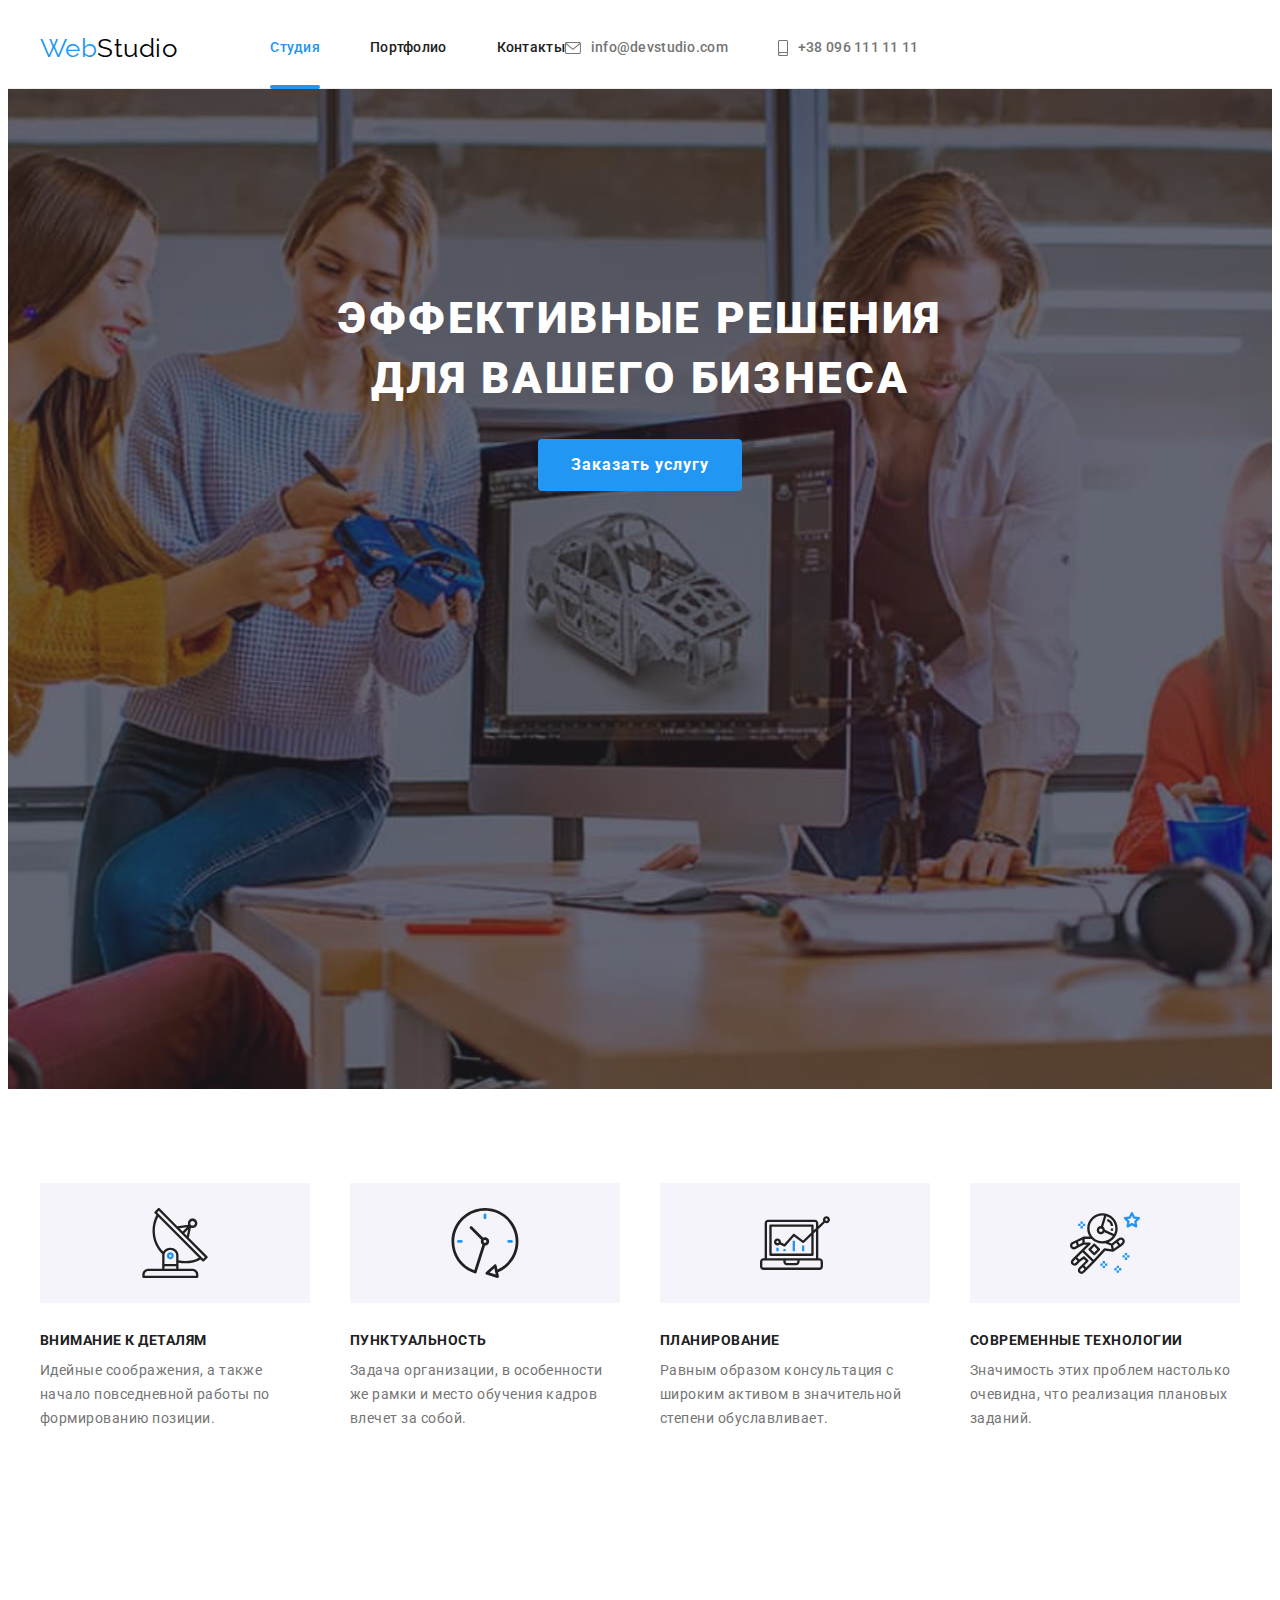
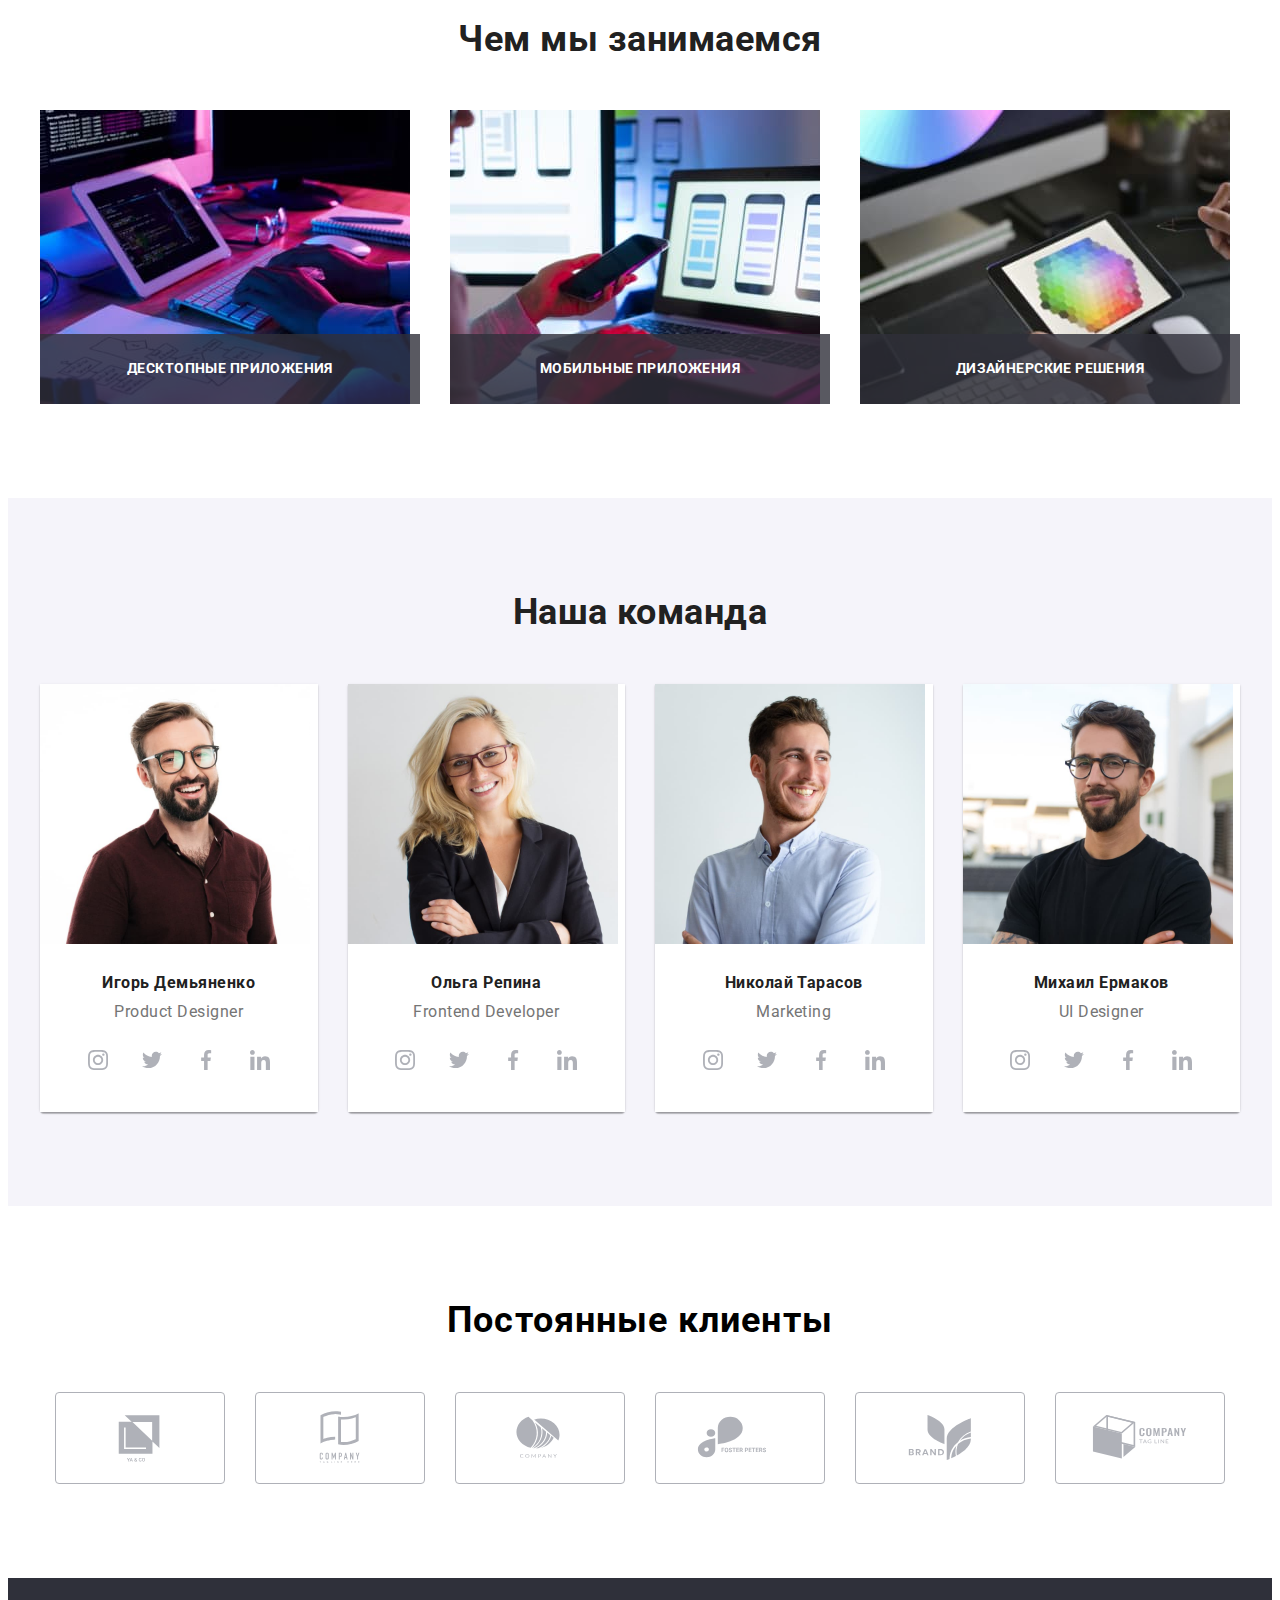
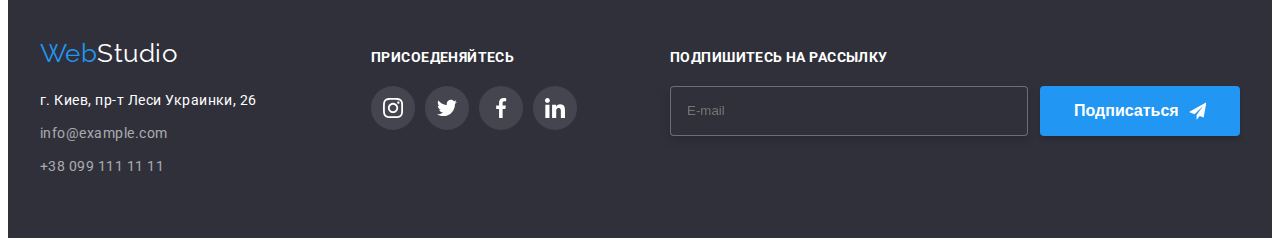
==== commit 1b8b1b31: "исправление" ====
--- a/index.html
+++ b/index.html
@@ -20,33 +20,38 @@
       referrerpolicy="no-referrer"
     />
     <link rel="stylesheet" href="./CSS/styles.css" />
+    <link rel="stylesheet" href="./CSS/main.css" />
   </head>
   <body class="page">
     <!-- Шапка сайта -->
-    <header class="page-header">
+    <header class="header">
       <div class="container">
-        <nav class="nav-flex">
-          <a href="" class="logo"><span class="span-logo">Web</span>Studio</a>
-          <ul class="site-nav list">
-            <li class="item"><a href="" class="link current">Студия</a></li>
-            <li class="item">
-              <a href="./portfolio.html" class="link">Портфолио</a>
-            </li>
-            <li class="item"><a href="" class="link">Контакты</a></li>
+        <nav class="navigation">
+          <a href="" class="logo"><span class="logo__web">Web</span>Studio</a>
+          <ul class="site-nav header__nav list">
+            <li class="site-nav__item">
+              <a href="" class="site-nav__link current">Студия</a>
+            </li>
+            <li class="site-nav__item">
+              <a href="./portfolio.html" class="site-nav__link">Портфолио</a>
+            </li>
+            <li class="site-nav__item">
+              <a href="" class="site-nav__link">Контакты</a>
+            </li>
           </ul>
         </nav>
-        <ul class="contacts list">
-          <li class="item-nav">
-            <a href="mailto:info@devstudio.com" class="link"
-              ><svg class="link-nav" width="16" height="12">
+        <ul class="contacts contacts__header list">
+          <li class="connect">
+            <a href="mailto:info@devstudio.com" class="connect__link"
+              ><svg class="connect__icon header__svg" width="16" height="12">
                 <use href="./Image/symbol-defs.svg#icon-letter"></use>
               </svg>
               info@devstudio.com</a
             >
           </li>
-          <li class="item-nav">
-            <a href="tel:+380961111111" class="link"
-              ><svg class="link-nav" width="10" height="16">
+          <li class="connect">
+            <a href="tel:+380961111111" class="connect__link"
+              ><svg class="connect__icon header__svg" width="10" height="16">
                 <use href="./Image/symbol-defs.svg#icon-phone"></use>
               </svg>
               +38 096 111 11 11</a
@@ -60,10 +65,10 @@
       <!-- Герой -->
       <section class="hero">
         <div class="container">
-          <h1 class="hero-title">
+          <h1 class="hero__title">
             Эффективные решения <br />для вашего бизнеса
           </h1>
-          <button type="button" class="btn-hero" data-modal-open>
+          <button type="button" class="hero__btn" data-modal-open>
             Заказать услугу
           </button>
         </div>
@@ -72,51 +77,51 @@
       <section class="section">
         <div class="container">
           <h2 class="visually-hidden">Скрытый заголовок</h2>
-          <ul class="features-list list">
-            <li class="features-list-item">
-              <div class="features-icon">
+          <ul class="features list">
+            <li class="features__item">
+              <div class="features__icon">
                 <svg class="icon" width="70" height="70">
                   <use href="./Image/symbol-defs.svg#icon-antenna"></use>
                 </svg>
               </div>
-              <h3 class="features-list-title">Внимание к деталям</h3>
-              <p class="features-list-text">
+              <h3 class="features__title">Внимание к деталям</h3>
+              <p class="features__text">
                 Идейные соображения, а также начало повседневной работы по
                 формированию позиции.
               </p>
             </li>
-            <li class="features-list-item">
-              <div class="features-icon">
+            <li class="features__item">
+              <div class="features__icon">
                 <svg class="icon" width="70" height="70">
                   <use href="./Image/symbol-defs.svg#icon-clock"></use>
                 </svg>
               </div>
-              <h3 class="features-list-title">Пунктуальность</h3>
-              <p class="features-list-text">
+              <h3 class="features__title">Пунктуальность</h3>
+              <p class="features__text">
                 Задача организации, в особенности же рамки и место обучения
                 кадров влечет за собой.
               </p>
             </li>
-            <li class="features-list-item">
-              <div class="features-icon">
+            <li class="features__item">
+              <div class="features__icon">
                 <svg class="icon" width="70" height="70">
                   <use href="./Image/symbol-defs.svg#icon-diagram"></use>
                 </svg>
               </div>
-              <h3 class="features-list-title">Планирование</h3>
-              <p class="features-list-text">
+              <h3 class="features__title">Планирование</h3>
+              <p class="features__text">
                 Равным образом консультация с широким активом в значительной
                 степени обуславливает.
               </p>
             </li>
-            <li class="features-list-item">
-              <div class="features-icon">
+            <li class="features__item">
+              <div class="features__icon">
                 <svg class="icon" width="70" height="70">
                   <use href="./Image/symbol-defs.svg#icon-astronaut"></use>
                 </svg>
               </div>
-              <h3 class="features-list-title">Современные технологии</h3>
-              <p class="features-list-text">
+              <h3 class="features__title">Современные технологии</h3>
+              <p class="features__text">
                 Значимость этих проблем настолько очевидна, что реализация
                 плановых заданий.
               </p>
@@ -127,19 +132,19 @@
       <!-- Чем мы занимаемся -->
       <section class="section work">
         <div class="container">
-          <h2 class="work-title">Чем мы занимаемся</h2>
-          <ul class="work-list list">
-            <li class="work-list-item">
+          <h2 class="work__title">Чем мы занимаемся</h2>
+          <ul class="work__list list">
+            <li class="work__item">
               <img src="./Image/box 1.jpg" alt="кодинг" width="370" />
-              <p class="bottom-text">Десктопные приложения</p>
-            </li>
-            <li class="work-list-item">
+              <p class="work__bottom-text">Десктопные приложения</p>
+            </li>
+            <li class="work__item">
               <img src="./Image/box 2.jpg" alt="оптимизация" width="370" />
-              <p class="bottom-text">Мобильные приложения</p>
-            </li>
-            <li class="work-list-item">
+              <p class="work__bottom-text">Мобильные приложения</p>
+            </li>
+            <li class="work__item">
               <img src="./Image/box 3.jpg" alt="готовое по" width="370" />
-              <p class="bottom-text">Дизайнерские решения</p>
+              <p class="work__bottom-text">Дизайнерские решения</p>
             </li>
           </ul>
         </div>
@@ -147,40 +152,40 @@
       <!-- Наша команда -->
       <section class="section team">
         <div class="container">
-          <h2 class="team-title">Наша команда</h2>
-          <ul class="team-list list">
-            <li class="team-list-item">
+          <h2 class="team__main-title">Наша команда</h2>
+          <ul class="team__list list">
+            <li class="team__item">
               <img src="./Image/img 1.jpg" alt="Игорь Демьяненко" width="270" />
-              <div class="team-list-name">
-                <h3 class="team-list-title">Игорь Демьяненко</h3>
-                <p class="team-list-text">Product Designer</p>
-                <ul class="team-list-soc list">
-                  <li class="team-icon">
-                    <a href="" class="team-list-link">
-                      <svg class="team-list-icon" width="20" height="20">
+              <div class="team__name">
+                <h3 class="team__title">Игорь Демьяненко</h3>
+                <p class="team__text">Product Designer</p>
+                <ul class="team__soc list">
+                  <li class="team__icon">
+                    <a href="" class="team__link">
+                      <svg width="20" height="20">
                         <use
                           href="./Image/symbol-defs.svg#icon-instagram"
                         ></use>
                       </svg>
                     </a>
                   </li>
-                  <li class="team-icon">
-                    <a href="" class="team-list-link"
-                      ><svg class="team-list-icon" width="20" height="20">
+                  <li class="team__icon">
+                    <a href="" class="team__link"
+                      ><svg width="20" height="20">
                         <use href="./Image/symbol-defs.svg#icon-twitter"></use>
                       </svg>
                     </a>
                   </li>
-                  <li class="team-icon">
-                    <a href="" class="team-list-link"
-                      ><svg class="team-list-icon" width="20" height="20">
+                  <li class="team__icon">
+                    <a href="" class="team__link"
+                      ><svg width="20" height="20">
                         <use href="./Image/symbol-defs.svg#icon-facebook"></use>
                       </svg>
                     </a>
                   </li>
-                  <li class="team-icon">
-                    <a href="" class="team-list-link"
-                      ><svg class="team-list-icon" width="20" height="20">
+                  <li class="team__icon">
+                    <a href="" class="team__link"
+                      ><svg width="20" height="20">
                         <use href="./Image/symbol-defs.svg#icon-linkedin"></use>
                       </svg>
                     </a>
@@ -188,38 +193,38 @@
                 </ul>
               </div>
             </li>
-            <li class="team-list-item">
+            <li class="team__item">
               <img src="./Image/img 2.jpg" alt="Ольга Репина" width="270" />
-              <div class="team-list-name">
-                <h3 class="team-list-title">Ольга Репина</h3>
-                <p class="team-list-text">Frontend Developer</p>
-                <ul class="team-list-soc list">
-                  <li class="team-icon">
-                    <a href="" class="team-list-link"
-                      ><svg class="team-list-icon" width="20" height="20">
+              <div class="team__name">
+                <h3 class="team__title">Ольга Репина</h3>
+                <p class="team__text">Frontend Developer</p>
+                <ul class="team__soc list">
+                  <li class="team__icon">
+                    <a href="" class="team__link"
+                      ><svg width="20" height="20">
                         <use
                           href="./Image/symbol-defs.svg#icon-instagram"
                         ></use>
                       </svg>
                     </a>
                   </li>
-                  <li class="team-icon">
-                    <a href="" class="team-list-link"
-                      ><svg class="team-list-icon" width="20" height="20">
+                  <li class="team__icon">
+                    <a href="" class="team__link"
+                      ><svg width="20" height="20">
                         <use href="./Image/symbol-defs.svg#icon-twitter"></use>
                       </svg>
                     </a>
                   </li>
-                  <li class="team-icon">
-                    <a href="" class="team-list-link"
-                      ><svg class="team-list-icon" width="20" height="20">
+                  <li class="team__icon">
+                    <a href="" class="team__link"
+                      ><svg width="20" height="20">
                         <use href="./Image/symbol-defs.svg#icon-facebook"></use>
                       </svg>
                     </a>
                   </li>
-                  <li class="team-icon">
-                    <a href="" class="team-list-link"
-                      ><svg class="team-list-icon" width="20" height="20">
+                  <li class="team__icon">
+                    <a href="" class="team__link"
+                      ><svg width="20" height="20">
                         <use href="./Image/symbol-defs.svg#icon-linkedin"></use>
                       </svg>
                     </a>
@@ -227,38 +232,38 @@
                 </ul>
               </div>
             </li>
-            <li class="team-list-item">
+            <li class="team__item">
               <img src="./Image/img 3.jpg" alt="Николай Тарасов" width="270" />
-              <div class="team-list-name">
-                <h3 class="team-list-title">Николай Тарасов</h3>
-                <p class="team-list-text">Marketing</p>
-                <ul class="team-list-soc list">
-                  <li class="team-icon">
-                    <a href="" class="team-list-link"
-                      ><svg class="team-list-icon" width="20" height="20">
+              <div class="team__name">
+                <h3 class="team__title">Николай Тарасов</h3>
+                <p class="team__text">Marketing</p>
+                <ul class="team__soc list">
+                  <li class="team__icon">
+                    <a href="" class="team__link"
+                      ><svg width="20" height="20">
                         <use
                           href="./Image/symbol-defs.svg#icon-instagram"
                         ></use>
                       </svg>
                     </a>
                   </li>
-                  <li class="team-icon">
-                    <a href="" class="team-list-link"
-                      ><svg class="team-list-icon" width="20" height="20">
+                  <li class="team__icon">
+                    <a href="" class="team__link"
+                      ><svg width="20" height="20">
                         <use href="./Image/symbol-defs.svg#icon-twitter"></use>
                       </svg>
                     </a>
                   </li>
-                  <li class="team-icon">
-                    <a href="" class="team-list-link"
-                      ><svg class="team-list-icon" width="20" height="20">
+                  <li class="team__icon">
+                    <a href="" class="team__link"
+                      ><svg width="20" height="20">
                         <use href="./Image/symbol-defs.svg#icon-facebook"></use>
                       </svg>
                     </a>
                   </li>
-                  <li class="team-icon">
-                    <a href="" class="team-list-link"
-                      ><svg class="team-list-icon" width="20" height="20">
+                  <li class="team__icon">
+                    <a href="" class="team__link"
+                      ><svg width="20" height="20">
                         <use href="./Image/symbol-defs.svg#icon-linkedin"></use>
                       </svg>
                     </a>
@@ -266,38 +271,38 @@
                 </ul>
               </div>
             </li>
-            <li class="team-list-item">
+            <li class="team__item">
               <img src="./Image/img 4.jpg" alt="Михаил Ермаков" width="270" />
-              <div class="team-list-name">
-                <h3 class="team-list-title">Михаил Ермаков</h3>
-                <p class="team-list-text">UI Designer</p>
-                <ul class="team-list-soc list">
-                  <li class="team-icon">
-                    <a href="" class="team-list-link"
-                      ><svg class="team-list-icon" width="20" height="20">
+              <div class="team__name">
+                <h3 class="team__title">Михаил Ермаков</h3>
+                <p class="team__text">UI Designer</p>
+                <ul class="team__soc list">
+                  <li class="team__icon">
+                    <a href="" class="team__link"
+                      ><svg width="20" height="20">
                         <use
                           href="./Image/symbol-defs.svg#icon-instagram"
                         ></use>
                       </svg>
                     </a>
                   </li>
-                  <li class="team-icon">
-                    <a href="" class="team-list-link"
-                      ><svg class="team-list-icon" width="20" height="20">
+                  <li class="team__icon">
+                    <a href="" class="team__link"
+                      ><svg width="20" height="20">
                         <use href="./Image/symbol-defs.svg#icon-twitter"></use>
                       </svg>
                     </a>
                   </li>
-                  <li class="team-icon">
-                    <a href="" class="team-list-link"
-                      ><svg class="team-list-icon" width="20" height="20">
+                  <li class="team__icon">
+                    <a href="" class="team__link"
+                      ><svg width="20" height="20">
                         <use href="./Image/symbol-defs.svg#icon-facebook"></use>
                       </svg>
                     </a>
                   </li>
-                  <li class="team-icon">
-                    <a href="" class="team-list-link"
-                      ><svg class="team-list-icon" width="20" height="20">
+                  <li class="team__icon">
+                    <a href="" class="team__link"
+                      ><svg width="20" height="20">
                         <use href="./Image/symbol-defs.svg#icon-linkedin"></use>
                       </svg>
                     </a>
@@ -311,46 +316,46 @@
       <!-- Клиенты -->
       <section class="section clients">
         <div class="container">
-          <h2 class="clients-title">Постоянные клиенты</h2>
-          <ul class="clients-list list">
-            <li class="clients-list-item">
-              <a href="" class="clients-link"
-                ><svg class="clients-link-icon" width="106" height="60">
+          <h2 class="clients__title">Постоянные клиенты</h2>
+          <ul class="clients__list list">
+            <li class="clients__item">
+              <a href="" class="clients__link"
+                ><svg width="106" height="60">
                   <use href="./Image/symbol-defs.svg#icon-company1"></use>
                 </svg>
               </a>
             </li>
-            <li class="clients-list-item">
-              <a href="" class="clients-link"
-                ><svg class="clients-link-icon" width="106" height="60">
+            <li class="clients__item">
+              <a href="" class="clients__link"
+                ><svg width="106" height="60">
                   <use href="./Image/symbol-defs.svg#icon-company2"></use>
                 </svg>
               </a>
             </li>
-            <li class="clients-list-item">
-              <a href="" class="clients-link"
-                ><svg class="clients-link-icon" width="106" height="60">
+            <li class="clients__item">
+              <a href="" class="clients__link"
+                ><svg width="106" height="60">
                   <use href="./Image/symbol-defs.svg#icon-company3"></use>
                 </svg>
               </a>
             </li>
-            <li class="clients-list-item">
-              <a href="" class="clients-link"
-                ><svg class="clients-link-icon" width="106" height="60">
+            <li class="clients__item">
+              <a href="" class="clients__link"
+                ><svg width="106" height="60">
                   <use href="./Image/symbol-defs.svg#icon-company4"></use>
                 </svg>
               </a>
             </li>
-            <li class="clients-list-item">
-              <a href="" class="clients-link"
-                ><svg class="clients-link-icon" width="106" height="60">
+            <li class="clients__item">
+              <a href="" class="clients__link"
+                ><svg width="106" height="60">
                   <use href="./Image/symbol-defs.svg#icon-company5"></use>
                 </svg>
               </a>
             </li>
-            <li class="clients-list-item">
-              <a href="" class="clients-link"
-                ><svg class="clients-link-icon" width="106" height="60">
+            <li class="clients__item">
+              <a href="" class="clients__link"
+                ><svg width="106" height="60">
                   <use href="./Image/symbol-defs.svg#icon-company6"></use>
                 </svg>
               </a>
@@ -362,58 +367,60 @@
     <!-- Футер -->
     <footer class="section footer">
       <div class="container">
-        <div class="container-footer">
-          <div class="container-address">
+        <div class="container__footer">
+          <div class="container__address">
             <a href="" class="logo"
-              >Web<span class="span-logo-footer">Studio</span></a
+              >Web<span class="footer__logo">Studio</span></a
             >
-            <address class="footer-adr">
-              <ul class="footer-list list">
-                <li class="footer-list-item">
+            <address class="footer__adr">
+              <ul class="footer__list list">
+                <li class="footer__item">
                   <a
                     href="https://goo.gl/maps/ig4sHkHrLvTvoZ76A"
-                    class="address"
+                    class="footer__address"
                     >г. Киев, пр-т Леси Украинки, 26</a
                   >
                 </li>
-                <li class="footer-list-item">
-                  <a href="mailto:info@example.com" class="link"
+                <li class="footer__item">
+                  <a href="mailto:info@example.com" class="footer__link"
                     >info@example.com</a
                   >
                 </li>
-                <li class="footer-list-item">
-                  <a href="tel:+380991111111" class="link">+38 099 111 11 11</a>
+                <li class="footer__item">
+                  <a href="tel:+380991111111" class="footer__link"
+                    >+38 099 111 11 11</a
+                  >
                 </li>
               </ul>
             </address>
           </div>
           <div class="join">
-            <h2 class="join-soc-title">ПРИСОЕДЕНЯЙТЕСЬ</h2>
-            <ul class="join-soc-list list">
-              <li class="join-soc-item">
-                <a href="" class="join-soc-link"
-                  ><svg class="team-list-icon" width="20" height="20">
+            <h2 class="join__title">ПРИСОЕДЕНЯЙТЕСЬ</h2>
+            <ul class="join__list list">
+              <li class="join__item">
+                <a href="" class="join__link"
+                  ><svg width="20" height="20">
                     <use href="./Image/symbol-defs.svg#icon-instagram"></use>
                   </svg>
                 </a>
               </li>
-              <li class="join-soc-item">
-                <a href="" class="join-soc-link"
-                  ><svg class="team-list-icon" width="20" height="20">
+              <li class="join__item">
+                <a href="" class="join__link"
+                  ><svg width="20" height="20">
                     <use href="./Image/symbol-defs.svg#icon-twitter"></use>
                   </svg>
                 </a>
               </li>
-              <li class="join-soc-item">
-                <a href="" class="join-soc-link"
-                  ><svg class="team-list-icon" width="20" height="20">
+              <li class="join__item">
+                <a href="" class="join__link"
+                  ><svg width="20" height="20">
                     <use href="./Image/symbol-defs.svg#icon-facebook"></use>
                   </svg>
                 </a>
               </li>
-              <li class="join-soc-item">
-                <a href="" class="join-soc-link"
-                  ><svg class="team-list-icon" width="20" height="20">
+              <li class="join__item">
+                <a href="" class="join__link"
+                  ><svg width="20" height="20">
                     <use href="./Image/symbol-defs.svg#icon-linkedin"></use>
                   </svg>
                 </a>
@@ -421,19 +428,19 @@
             </ul>
           </div>
           <div class="subscribe">
-            <h2 class="subscribe-title">Подпишитесь на рассылку</h2>
-            <form class="subsribe-form">
-              <label class="subscribe-label">
+            <h2 class="subscribe__title">Подпишитесь на рассылку</h2>
+            <form class="subsribe__form">
+              <label class="subscribe__label">
                 <input
                   type="email"
                   name="email"
-                  class="sub-email"
+                  class="subsribe__email"
                   placeholder="E-mail"
                 />
               </label>
-              <button type="submit" class="sub-btn">
+              <button type="submit" class="subsribe__btn">
                 Подписаться
-                <svg class="sub-svg" width="24" height="24">
+                <svg class="subsribe__icon" width="24" height="24">
                   <use href="./Image/symbol-defs.svg#icon-icon-send"></use>
                 </svg>
               </button>
@@ -444,63 +451,63 @@
     </footer>
     <div class="backdrop is-hidden" data-modal>
       <div class="modal">
-        <form class="modal-form">
-          <p class="modal-title">Оставьте свои данные, мы вам перезвоним</p>
-          <label for="name" class="modal-label">Имя</label>
-          <div class="modal-icon">
-            <input type="name" name="name" id="name" class="modal-input" />
-            <svg class="modal-svg" width="18" height="18">
+        <form class="modal__form">
+          <p class="modal__title">Оставьте свои данные, мы вам перезвоним</p>
+          <label for="name" class="modal__label">Имя</label>
+          <div class="modal__icon">
+            <input type="name" name="name" id="name" class="modal__input" />
+            <svg class="modal__svg" width="18" height="18">
               <use href="./Image/symbol-defs.svg#icon-person-black"></use>
             </svg>
           </div>
-          <label for="phone-number" class="modal-label">Телефон</label>
-          <div class="modal-icon">
+          <label for="phone-number" class="modal__label">Телефон</label>
+          <div class="modal__icon">
             <input
               type="tel"
               name="phone-number"
               id="phone-number"
-              class="modal-input"
+              class="modal__input"
             />
-            <svg class="modal-svg" width="18" height="18">
+            <svg class="modal__svg" width="18" height="18">
               <use href="./Image/symbol-defs.svg#icon-phone-black"></use>
             </svg>
           </div>
-          <label for="email" class="modal-label">Почта</label>
-          <div class="modal-icon">
-            <input type="email" name="email" id="email" class="modal-input" />
-            <svg class="modal-svg" width="18" height="18">
+          <label for="email" class="modal__label">Почта</label>
+          <div class="modal__icon">
+            <input type="email" name="email" id="email" class="modal__input" />
+            <svg class="modal__svg" width="18" height="18">
               <use href="./Image/symbol-defs.svg#icon-email"></use>
             </svg>
           </div>
-          <label for="comment" class="modal-label">Комментарии</label>
+          <label for="comment" class="modal__label">Комментарии</label>
           <textarea
             name="comment"
             cols="30"
             rows="10"
             placeholder="Введите текст"
             id="comment"
-            class="modal-textarea"
+            class="modal__textarea"
           ></textarea>
-          <label class="modal-policy">
+          <label class="modal__policy">
             <input
               type="checkbox"
               name="policy"
               class="checkbox visually-hidden"
             />
-            <span class="icon-mod">
-              <svg class="checkbox-svg" width="16" height="15">
+            <span class="modal__icon-check">
+              <svg class="checkbox__svg" width="16" height="15">
                 <use href="./Image/symbol-defs.svg#icon-icon-check"></use>
               </svg>
             </span>
             <p>
               Соглашаюсь с рассылкой и принимаю
-              <a href="" class="checkbox-policy"> Условия договора</a>
+              <a href="" class="checkbox__policy"> Условия договора</a>
             </p>
           </label>
-          <button type="submit" class="modal-btn">Отправить</button>
+          <button type="submit" class="modal__btn">Отправить</button>
         </form>
-        <button type="button" class="modal-close-btn" data-modal-close>
-          <svg class="exit-icon" width="11" height="11">
+        <button type="button" class="modal__close-btn" data-modal-close>
+          <svg class="modal__icon-exit" width="11" height="11">
             <use href="./Image/symbol-defs.svg#icon-Vector1"></use>
           </svg>
         </button>
--- a/CSS/styles.css
+++ b/CSS/styles.css
@@ -5,19 +5,6 @@
 /* бэкграунд герой и футер #2F303A */
 /* бэкграунд Наша команда #F5F4FA */
 /* логотип #000000 */
-
-:root {
-  --primary-text-color: #212121;
-  --secondary-text-color: #757575;
-  --accent-color: #2196f3;
-  --bcg-team-color: #f5f4fa;
-  --bgc-header: #ececec;
-  --bgc-hero-footer: #2f303a;
-  --logo: #000000;
-  --icon-text: #afb1b8;
-  --icon-bgc: #ffffff;
-  --cubic-bezier: cubic-bezier(0.4, 0, 0.2, 1);
-}
 
 html {
   box-sizing: border-box;
@@ -78,277 +65,16 @@
   padding: 94px 0;
   /* outline: 2px solid tomato; */
 }
+
 /* Лого */
-.page-header {
-  border-bottom: 1px solid #ececec;
-}
-.page-header .container {
-  display: flex;
-  align-items: center;
-}
-.logo {
-  color: var(--logo);
-  text-decoration: none;
-  font-family: 'Raleway';
-  font-size: 26px;
-  line-height: 1.19;
-  /* outline: 2px solid black; */
-}
-
-.span-logo {
-  color: var(--accent-color);
-}
 
 /* Шапка сайта */
-.nav-flex {
-  display: flex;
-  align-items: center;
-}
-
-.site-nav {
-  display: flex;
-  margin-left: 93px;
-  font-weight: 500;
-  font-size: 14px;
-  line-height: 1.14;
-  letter-spacing: 0.02em;
-}
-.site-nav .item:not(:last-child) {
-  margin-right: 50px;
-}
-.site-nav .item {
-  position: relative;
-}
-.site-nav .link {
-  color: var(--primary-text-color);
-  text-decoration: none;
-  display: block;
-  padding-top: 32px;
-  padding-bottom: 32px;
-  cursor: pointer;
-  transition-property: color;
-  transition-duration: 250ms;
-  transition-timing-function: cubic-bezier(0.4, 0, 0.2, 1);
-  /* outline: 2px solid black; */
-}
-
-.site-nav .link:hover,
-.site-nav .link:focus {
-  color: var(--accent-color);
-}
-
-.site-nav .link.current::after {
-  display: inline-block;
-  position: absolute;
-  bottom: -1px;
-  left: 0;
-  content: '';
-  width: 100%;
-  height: 4px;
-  background: var(--accent-color);
-  border-radius: 2px;
-}
-.site-nav .link.current {
-  color: var(--accent-color);
-}
-.item-nav .link {
-  display: flex;
-  align-items: center;
-  transition-property: color;
-  transition-duration: 250ms;
-  transition-timing-function: var(--cubic-bezier);
-}
-.link-nav {
-  margin-right: 10px;
-  fill: currentColor;
-}
-
-.contacts {
-  color: var(--secondary-text-color);
-  text-decoration: none;
-  font-weight: 500;
-  font-size: 14px;
-  line-height: 1.14;
-  letter-spacing: 0.02em;
-  display: flex;
-  margin-left: auto;
-  /* outline: 2px solid black; */
-}
-.contacts .link {
-  display: flex;
-  color: var(--secondary-text-color);
-  fill: var(--secondary-text-color);
-  text-decoration: none;
-  transition-property: fill, color;
-  transition-duration: 250ms;
-  transition-timing-function: cubic-bezier(0.4, 0, 0.2, 1);
-}
-.contacts > .item-nav:first-child {
-  margin-right: 50px;
-}
-.contacts .link:hover,
-.contacts .link:focus {
-  color: var(--accent-color);
-  fill: var(--accent-color);
-}
 
 /* Герой */
-.hero {
-  background-color: var(--bgc-hero-footer);
-  padding: 200px 0;
-  text-align: center;
-  max-width: 1600px;
-  height: 600px;
-  margin-left: auto;
-  margin-right: auto;
-  background-image: linear-gradient(
-      to right,
-      rgba(47, 48, 58, 0.4),
-      rgba(47, 48, 58, 0.4)
-    ),
-    url(../Image/hero.jpg);
-  background-repeat: no-repeat;
-  background-size: cover;
-  background-position: center;
-  /* outline: 2px solid tomato; */
-}
-.hero-title {
-  background-color: ;
-  color: #ffffff;
-  font-weight: 900;
-  font-size: 44px;
-  line-height: 1.36;
-  text-align: center;
-  letter-spacing: 0.06em;
-  text-transform: uppercase;
-  min-width: 696px;
-  margin-top: 0;
-  margin-bottom: 30px;
-  margin-left: auto;
-  margin-right: auto;
-  /* outline: 2px solid tomato; */
-}
-
-.btn-hero {
-  font-family: inherit;
-  background-color: var(--accent-color);
-  color: #ffffff;
-  font-weight: 700;
-  font-size: 16px;
-  line-height: 1.88;
-  letter-spacing: 0.06em;
-  border-radius: 4px;
-  padding: 10px 32px;
-  min-width: 200px;
-  align-items: center;
-  text-align: center;
-  border: 1px solid transparent;
-  /* outline: 2px solid tomato; */
-}
-
-.btn-hero:hover,
-.btn-hero:focus,
-.btn-hero:active {
-  background-color: var(--accent-color);
-  color: #ffffff;
-  cursor: pointer;
-  padding: 10px 32px;
-}
+
 /* Преимущества */
 
-.features-list-title {
-  color: var(--primary-text-color);
-  font-size: 14px;
-  font-weight: 700;
-  line-height: 1.14;
-  text-transform: uppercase;
-  text-align: left;
-  margin-top: 0;
-  margin-bottom: 10px;
-  /* outline: 2px solid tomato; */
-}
-
-.features-list {
-  display: flex;
-  justify-content: space-between;
-}
-.features-list-item {
-  width: 270px;
-}
-
-.features-list-item {
-  display: inline-block;
-  width: 270px;
-  background-size: 70px 70px;
-  background-repeat: no-repeat;
-  background-position: center;
-  /* outline: 2px solid tomato; */
-}
-
-.features-list-text {
-  color: var(--secondary-text-color);
-  font-size: 14px;
-  font-weight: 400;
-  line-height: 1.71;
-  text-align: left;
-  margin-top: 0;
-  margin-bottom: 0;
-
-  /* outline: 2px solid tomato; */
-}
-
-.features-icon {
-  display: flex;
-  padding: 0;
-  margin: 0 0 30px 0;
-  height: 120px;
-  background-color: var(--bcg-team-color);
-  justify-content: center;
-  align-items: center;
-}
-
 /* Чем мы занимаемся */
-.work {
-  padding-top: 94px;
-  /* outline: 2px solid tomato; */
-}
-
-.work-title {
-  color: var(--primary-text-color);
-  font-size: 36px;
-  line-height: 1.16;
-  text-align: center;
-  margin-bottom: 50px;
-  /* outline: 2px solid tomato; */
-}
-.work-list {
-  display: flex;
-  margin-left: -30px;
-  /* outline: 2px solid tomato; */
-}
-.work-list-item {
-  flex-basis: calc((100% - 90px) / 3);
-  margin-left: 30px;
-  position: relative;
-}
-.bottom-text {
-  font-weight: 700;
-  font-size: 14px;
-  line-height: 1.14;
-  text-align: center;
-  letter-spacing: 0.03em;
-  text-transform: uppercase;
-  position: absolute;
-  display: flex;
-  width: 100%;
-  height: 70px;
-  bottom: 0;
-  left: 0;
-  justify-content: center;
-  align-items: center;
-  background: rgba(47, 48, 58, 0.8);
-  color: var(--icon-bgc);
-}
 
 /* Наша команда */
 .team {
@@ -356,11 +82,11 @@
   /* outline: 2px solid tomato; */
 }
 
-.team-list {
+.team__list {
   display: flex;
   margin-left: -30px;
 }
-.team-list-item {
+.team__item {
   width: calc(100% / 4 - 30px);
   background: #ffffff;
   box-shadow: 0px 1px 3px rgba(0, 0, 0, 0.12), 0px 1px 1px rgba(0, 0, 0, 0.14),
@@ -368,7 +94,7 @@
   border-radius: 0px 0px 4px 4px;
 }
 
-.team-title {
+.team__main-title {
   color: var(--primary-text-color);
   font-size: 36px;
   line-height: 1.16;
@@ -377,7 +103,7 @@
   /* outline: 2px solid tomato; */
 }
 
-.team-list-title {
+.team__title {
   color: var(--primary-text-color);
   font-size: 16px;
   line-height: 1.18;
@@ -386,7 +112,7 @@
   /* outline: 2px solid tomato; */
 }
 
-.team-list-text {
+.team__text {
   color: var(--secondary-text-color);
   font-size: 16px;
   line-height: 1.18;
@@ -395,28 +121,28 @@
   margin-bottom: 16px;
   /* outline: 2px solid tomato; */
 }
-.team-list-name {
+.team__name {
   background-color: #ffffff;
   text-align: center;
   padding: 30px 0;
 }
-.team-list-soc {
+.team__soc {
   display: flex;
   justify-content: center;
   margin-top: 16px;
 }
 
-.team-icon:not(:last-child) {
+.team__icon:not(:last-child) {
   margin-right: 10px;
 }
 
-.team-list-item {
+.team__item {
   margin-left: 30px;
   box-shadow: 0px 1px 3px rgba(0, 0, 0, 0.12), 0px 1px 1px rgba(0, 0, 0, 0.14),
     0px 2px 1px rgba(0, 0, 0, 0.2);
   border-radius: 0px 0px 4px 4px;
 }
-.team-list-link {
+.team__link {
   width: 44px;
   height: 44px;
   background-color: var(--icon-bgc);
@@ -430,14 +156,14 @@
   transition-timing-function: var(--cubic-bezier);
 }
 
-.team-list-link:hover,
-.team-list-link:focus {
+.team__link:hover,
+.team__link:focus {
   background-color: var(--accent-color);
   fill: var(--icon-bgc);
   border-radius: 100%;
 }
 /* Клиенты */
-.clients-title {
+.clients__title {
   font-weight: 700;
   font-size: 36px;
   line-height: 1.16;
@@ -445,12 +171,12 @@
   letter-spacing: 0.03em;
   margin-bottom: 50px;
 }
-.clients-list {
-  display: flex;
-  justify-content: center;
-}
-
-.clients-link {
+.clients__list {
+  display: flex;
+  justify-content: center;
+}
+
+.clients__link {
   margin: 0;
   padding: 0;
   width: 170px;
@@ -468,15 +194,15 @@
   transition-timing-function: cubic-bezier(0.4, 0, 0.2, 1);
 }
 
-.clients-link:hover,
-.clients-link:focus,
-.clients-link:active {
+.clients__link:hover,
+.clients__link:focus,
+.clients__link:active {
   fill: var(--accent-color);
   border: 1px solid var(--accent-color);
   box-sizing: border-box;
   border-radius: 4px;
 }
-.clients-list-item:not(:last-child) {
+.clients__item:not(:last-child) {
   margin-right: 30px;
 }
 /* Футер */
@@ -485,26 +211,26 @@
   padding-top: 60px;
   padding-bottom: 60px;
 }
-.container-footer {
+.container__footer {
   display: flex;
   align-items: baseline;
 }
-.container-address {
+.container__address {
   flex-grow: 1;
 }
-.span-logo-footer {
+.footer__logo {
   font-family: 'Raleway';
   color: #ffffff;
 }
-.footer-adr {
+.footer__adr {
   margin-top: 20px;
 }
 
-.footer-list-item:not(:last-child) {
+.footer__item:not(:last-child) {
   margin-bottom: 9px;
 }
 
-.footer-list .address {
+.footer__list .footer__address {
   color: #ffffff;
   font-style: normal;
   text-decoration: none;
@@ -521,7 +247,7 @@
   color: var(--accent-color);
 }
 
-.footer-list .link {
+.footer__list .footer__link {
   text-decoration: none;
   font-style: normal;
   font-size: 14px;
@@ -534,10 +260,10 @@
   /* outline: 2px solid tomato; */
 }
 
-.footer-list .link:hover,
-.footer-list .link:focus,
-.footer-list .address:hover,
-.footer-list .address:focus {
+.footer__list .footer__link:hover,
+.footer__list .footer__link:focus,
+.footer__list .footer__address:hover,
+.footer__list .footer__address:focus {
   color: var(--accent-color);
 }
 
@@ -545,7 +271,7 @@
 .join {
   margin-left: 70px;
 }
-.join-soc-title {
+.join__title {
   margin-bottom: 20px;
   font-weight: 700;
   font-size: 14px;
@@ -554,11 +280,11 @@
   text-transform: uppercase;
   color: #ffffff;
 }
-.join-soc-list {
-  display: flex;
-  justify-content: center;
-}
-.join-soc-link {
+.join__list {
+  display: flex;
+  justify-content: center;
+}
+.join__link {
   padding: 0;
   width: 44px;
   height: 44px;
@@ -572,12 +298,12 @@
   transition-duration: 250ms;
   transition-timing-function: var(--cubic-bezier);
 }
-.join-soc-item:not(:last-child) {
+.join__item:not(:last-child) {
   margin-right: 10px;
 }
-.join-soc-link:hover,
-.join-soc-link:focus,
-.join-soc-link:active {
+.join__link:hover,
+.join__link:focus,
+.join__link:active {
   background-color: var(--accent-color);
   border-radius: 50%;
 }
@@ -585,7 +311,7 @@
 .subscribe {
   margin-left: 93px;
 }
-.subscribe-title {
+.subscribe__title {
   font-weight: 700;
   font-size: 14px;
   line-height: 1.14;
@@ -594,13 +320,13 @@
   color: #ffffff;
   margin-bottom: 20px;
 }
-.subsribe-form {
-  display: flex;
-}
-.subscribe-label {
+.subsribe__form {
+  display: flex;
+}
+.subscribe__label {
   margin-right: 12px;
 }
-.sub-email {
+.subsribe__email {
   padding: 15px 16px;
   width: 358px;
   height: 50px;
@@ -611,7 +337,7 @@
   background: #2f303a;
   color: rgba(255, 255, 255, 0.6);
 }
-.sub-btn {
+.subsribe__btn {
   display: flex;
   align-items: center;
   width: 200px;
@@ -630,7 +356,7 @@
   transition-duration: 250ms;
   transition-timing-function: cubic-bezier(0.4, 0, 0.2, 1);
 }
-.sub-svg {
+.subsribe__icon {
   margin-left: 10px;
   width: 24px;
   height: 24px;
@@ -641,16 +367,16 @@
 }
 
 /* Портфолио Фильтр*/
-.filters-list {
+.filters__list {
   display: flex;
   justify-content: center;
   margin-bottom: 50px;
 }
-.filters-list-item:not(:last-child) {
+.filters__item:not(:last-child) {
   margin-right: 8px;
 }
 
-.filters-btn {
+.filters__btn {
   font-family: inherit;
   background-color: var(--bcg-team-color);
   color: var(--primary-text-color);
@@ -667,14 +393,14 @@
   transition-timing-function: var(--cubic-bezier);
   /* outline: 2px solid tomato; */
 }
-.filters-list .current {
+.filters__list .current {
   background-color: var(--accent-color);
   color: var(--icon-bgc);
   cursor: pointer;
 }
 
-.filters-btn:hover,
-.filters-btn:focus {
+.filters__btn:hover,
+.filters__btn:focus {
   background-color: var(--accent-color);
   color: var(--bcg-team-color);
   box-shadow: 0px 1px 1px rgba(0, 0, 0, 0.12), 0px 4px 4px rgba(0, 0, 0, 0.06),
@@ -682,19 +408,19 @@
 }
 
 /* Портфолио Картинки */
-.pictures-list {
+.pictures__list {
   display: flex;
   flex-wrap: wrap;
   /* outline: 2px solid tomato; */
 }
-.pictures-list-item {
+.pictures__item {
   width: calc((100% - 60px) / 3);
 }
-.pictures-top-wrap {
+.pictures__wrap {
   position: relative;
   overflow: hidden;
 }
-.pictures-top-text {
+.pictures__top-text {
   position: absolute;
   top: 0;
   background-color: rgba(33, 150, 243, 0.9);
@@ -707,25 +433,25 @@
   transform: translateY(100%);
   transition: transform 250ms var(--cubic-bezier);
 }
-.pictures-list-item:hover .pictures-top-text,
-.pictures-list-item:focus .pictures-top-text {
+.pictures__item:hover .pictures__top-text,
+.pictures__item:focus .pictures__top-text {
   transform: translateY(0%);
 }
 
-.pictures-list-item:not(:nth-child(3n)) {
+.pictures__item:not(:nth-child(3n)) {
   margin-right: 30px;
 }
-.pictures-list-item:not(:nth-last-child(-n + 3)) {
+.pictures__item:not(:nth-last-child(-n + 3)) {
   margin-bottom: 30px;
 }
 
-.pictures-list-name {
+.pictures__name {
   border: 1px solid #eeeeee;
   box-sizing: border-box;
   border-top: none;
   padding: 20px 24px;
 }
-.pictures-list-title {
+.pictures__title {
   color: var(--primary-text-color);
   font-weight: 700;
   font-size: 18px;
@@ -735,7 +461,7 @@
   /* outline: 2px solid tomato; */
 }
 
-.pictures-list-text {
+.pictures__text {
   color: var(--secondary-text-color);
   font-size: 16px;
   line-height: 1.87;
@@ -743,11 +469,11 @@
   /* outline: 2px solid tomato; */
 }
 
-.pictures-link {
+.pictures__link {
   text-decoration: none;
 }
 
-.pictures-list .pictures-link {
+.pictures__list .pictures__link {
   display: block;
   position: relative;
   cursor: pointer;
@@ -755,8 +481,8 @@
   transition-duration: 250ms;
   transition-timing-function: var(--cubic-bezier);
 }
-.pictures-list .pictures-link:hover,
-.pictures-list .pictures-link:focus {
+.pictures__list .pictures__link:hover,
+.pictures__list .pictures__link:focus {
   box-shadow: 0px 1px 1px rgba(0, 0, 0, 0.12), 0px 4px 4px rgba(0, 0, 0, 0.06),
     1px 4px 6px rgba(0, 0, 0, 0.16);
 }
@@ -770,6 +496,11 @@
   background-color: rgba(0, 0, 0, 0.2);
   transition-duration: 250ms;
   transition-timing-function: cubic-bezier(0.4, 0, 0.2, 1);
+}
+.is-hidden {
+  opacity: 0;
+  pointer-events: none;
+  visibility: hidden;
 }
 .modal {
   position: absolute;
@@ -784,39 +515,39 @@
   border-radius: 4px;
   justify-content: flex-end;
 }
-.modal-close-btn {
-  position: absolute;
-  top: 8px;
-  right: 8px;
-  width: 30px;
-  height: 30px;
-  display: flex;
-  justify-content: center;
-  align-items: center;
-  background-color: #ffffff;
-  border-radius: 50%;
-  border: 1px solid rgba(0, 0, 0, 0.1);
-  box-sizing: border-box;
-  cursor: pointer;
-}
-
-.is-hidden {
-  opacity: 0;
-  pointer-events: none;
-  visibility: hidden;
-}
-
-.modal-form {
+.modal__form {
   display: flex;
   flex-direction: column;
   padding: 40px;
 }
-.modal-icon {
-  position: relative;
+.modal__title {
+  font-size: 20px;
+  font-weight: 700;
+  line-height: 1.15;
+  text-align: center;
+  letter-spacing: 0.03em;
+  color: #212121;
   margin-bottom: 12px;
 }
-
-.modal-svg {
+.modal__input {
+  position: relative;
+  padding-left: 42px;
+  width: 448px;
+  height: 40px;
+  border: 1px solid rgba(33, 33, 33, 0.2);
+  box-sizing: border-box;
+  border-radius: 4px;
+  cursor: pointer;
+  transition-property: border-color;
+  transition-duration: 250ms;
+  transition-timing-function: cubic-bezier(0.4, 0, 0.2, 1);
+}
+.modal__icon {
+  position: relative;
+  margin-bottom: 12px;
+}
+
+.modal__svg {
   position: absolute;
   left: 12px;
   top: 11px;
@@ -824,22 +555,14 @@
   transition-duration: 250ms;
   transition-timing-function: cubic-bezier(0.4, 0, 0.2, 1);
 }
-.modal-icon:focus-within .modal-svg {
+.modal__icon:focus-within .modal__svg {
   fill: #2196f3;
 }
-.modal-icon:focus-within .modal-input {
+.modal__icon:focus-within .modal__input {
   border-color: #2196f3;
 }
-.modal-title {
-  font-size: 20px;
-  font-weight: 700;
-  line-height: 1.15;
-  text-align: center;
-  letter-spacing: 0.03em;
-  color: #212121;
-  margin-bottom: 12px;
-}
-.modal-label {
+
+.modal__label {
   margin-bottom: 4px;
   font-style: normal;
   font-weight: 400;
@@ -848,20 +571,8 @@
   letter-spacing: 0.01em;
   color: #757575;
 }
-.modal-input {
-  position: relative;
-  padding-left: 42px;
-  width: 448px;
-  height: 40px;
-  border: 1px solid rgba(33, 33, 33, 0.2);
-  box-sizing: border-box;
-  border-radius: 4px;
-  cursor: pointer;
-  transition-property: border-color;
-  transition-duration: 250ms;
-  transition-timing-function: cubic-bezier(0.4, 0, 0.2, 1);
-}
-.modal-textarea {
+
+.modal__textarea {
   width: 448px;
   height: 120px;
   margin-bottom: 20px;
@@ -871,8 +582,26 @@
   resize: none;
   padding: 12px 16px;
 }
-
-.icon-mod {
+.modal__policy {
+  position: relative;
+  display: flex;
+  align-items: center;
+  justify-content: center;
+  margin-bottom: 30px;
+  font-weight: 400;
+  font-size: 14px;
+  line-height: 1.71;
+  letter-spacing: 0.03em;
+  color: #757575;
+}
+.checkbox__policy {
+  color: #2196f3;
+}
+.checkbox__svg {
+  position: relative;
+  fill: transparent;
+}
+.modal__icon-check {
   position: relative;
   display: flex;
   align-items: center;
@@ -888,37 +617,18 @@
   transition-duration: 250ms;
   transition-timing-function: cubic-bezier(0.4, 0, 0.2, 1);
 }
-.checkbox-svg {
-  position: relative;
-  fill: transparent;
-}
-.checkbox:checked ~ .icon-mod {
+
+.checkbox:checked ~ .modal__icon-check {
   background-color: #2196f3;
   background-origin: border-box;
   border-color: #2196f3;
 }
 
-.checkbox:checked + .icon-mod .checkbox-svg {
+.checkbox:checked + .modal__icon-check .checkbox__svg {
   fill: var(--icon-bgc);
 }
 
-.modal-policy {
-  position: relative;
-  display: flex;
-  align-items: center;
-  justify-content: center;
-  margin-bottom: 30px;
-  font-weight: 400;
-  font-size: 14px;
-  line-height: 1.71;
-  letter-spacing: 0.03em;
-  color: #757575;
-}
-.checkbox-policy {
-  color: #2196f3;
-}
-
-.modal-btn {
+.modal__btn {
   background-color: var(--accent-color);
   color: var(--icon-bgc);
   cursor: pointer;
@@ -942,17 +652,31 @@
   transition-timing-function: var(--cubic-bezier);
 }
 
-.modal-btn:hover {
+.modal__btn:hover {
   box-shadow: 0px 1px 1px rgba(0, 0, 0, 0.12), 0px 4px 4px rgba(0, 0, 0, 0.06),
     1px 4px 6px rgba(0, 0, 0, 0.16);
 }
-
-.exit-icon {
+.modal__close-btn {
+  position: absolute;
+  top: 8px;
+  right: 8px;
+  width: 30px;
+  height: 30px;
+  display: flex;
+  justify-content: center;
+  align-items: center;
+  background-color: #ffffff;
+  border-radius: 50%;
+  border: 1px solid rgba(0, 0, 0, 0.1);
+  box-sizing: border-box;
+  cursor: pointer;
+}
+.modal__icon-exit {
   fill: #000000;
   transition-property: transform, fill;
   transition-duration: 250ms;
   transition-timing-function: cubic-bezier(0.4, 0, 0.2, 1);
 }
-.modal-close-btn:hover .exit-icon {
+.modal__close-btn:hover .modal__icon-exit {
   fill: #2196f3;
 }
--- a/CSS/main.css
+++ b/CSS/main.css
@@ -0,0 +1,298 @@
+:root {
+  --primary-text-color: #212121;
+  --secondary-text-color: #757575;
+  --accent-color: #2196f3;
+  --bcg-team-color: #f5f4fa;
+  --bgc-header: #ececec;
+  --bgc-hero-footer: #2f303a;
+  --logo: #000000;
+  --icon-text: #afb1b8;
+  --icon-bgc: #ffffff;
+  --cubic-bezier: cubic-bezier(0.4, 0, 0.2, 1);
+}
+
+.header {
+  border-bottom: 1px solid #ececec;
+}
+
+.header .container {
+  display: flex;
+  align-items: center;
+}
+
+.logo {
+  color: var(--logo);
+  text-decoration: none;
+  font-family: "Raleway";
+  font-size: 26px;
+  line-height: 1.19;
+  /* outline: 2px solid black; */
+}
+
+.logo__web {
+  color: var(--accent-color);
+}
+
+.navigation {
+  display: flex;
+  align-items: center;
+}
+
+.site-nav {
+  display: flex;
+  font-weight: 500;
+  font-size: 14px;
+  line-height: 1.14;
+  letter-spacing: 0.02em;
+}
+
+.header__nav {
+  margin-left: 93px;
+}
+
+.site-nav .site-nav__item:not(:last-child) {
+  margin-right: 50px;
+}
+
+.site-nav .site-nav__item {
+  position: relative;
+}
+
+.site-nav .site-nav__link {
+  color: var(--primary-text-color);
+  text-decoration: none;
+  display: block;
+  padding-top: 32px;
+  padding-bottom: 32px;
+  cursor: pointer;
+  transition-property: color;
+  transition-duration: 250ms;
+  transition-timing-function: cubic-bezier(0.4, 0, 0.2, 1);
+  /* outline: 2px solid black; */
+}
+
+.site-nav .site-nav__link:hover,
+.site-nav .site-nav__link:focus {
+  color: var(--accent-color);
+}
+
+.site-nav .site-nav__link.current::after {
+  display: inline-block;
+  position: absolute;
+  bottom: -1px;
+  left: 0;
+  content: "";
+  width: 100%;
+  height: 4px;
+  background: var(--accent-color);
+  border-radius: 2px;
+}
+
+.site-nav .site-nav__link.current {
+  color: var(--accent-color);
+}
+
+.connect .connect__link {
+  display: flex;
+  align-items: center;
+  transition-property: color;
+  transition-duration: 250ms;
+  transition-timing-function: var(--cubic-bezier);
+}
+
+.connect__icon {
+  fill: currentColor;
+}
+
+.header__svg {
+  margin-right: 10px;
+}
+
+.contacts {
+  color: var(--secondary-text-color);
+  text-decoration: none;
+  font-weight: 500;
+  font-size: 14px;
+  line-height: 1.14;
+  letter-spacing: 0.02em;
+  display: flex;
+  /* outline: 2px solid black; */
+}
+
+.contacts_header {
+  margin-left: auto;
+}
+
+.contacts .connect__link {
+  display: flex;
+  color: var(--secondary-text-color);
+  fill: var(--secondary-text-color);
+  text-decoration: none;
+  transition-property: fill, color;
+  transition-duration: 250ms;
+  transition-timing-function: cubic-bezier(0.4, 0, 0.2, 1);
+}
+
+.contacts > .connect:first-child {
+  margin-right: 50px;
+}
+
+.contacts .connect__link:hover,
+.contacts .connect__link:focus {
+  color: var(--accent-color);
+  fill: var(--accent-color);
+}
+
+.hero {
+  background-color: var(--bgc-hero-footer);
+  padding: 200px 0;
+  text-align: center;
+  max-width: 1600px;
+  height: 600px;
+  margin-left: auto;
+  margin-right: auto;
+  background-image: linear-gradient(to right, rgba(47, 48, 58, 0.4), rgba(47, 48, 58, 0.4)), url(../Image/hero.jpg);
+  background-repeat: no-repeat;
+  background-size: cover;
+  background-position: center;
+  /* outline: 2px solid tomato; */
+}
+
+.hero__title {
+  background-color: inherit;
+  color: #ffffff;
+  font-weight: 900;
+  font-size: 44px;
+  line-height: 1.36;
+  text-align: center;
+  letter-spacing: 0.06em;
+  text-transform: uppercase;
+  min-width: 696px;
+  margin-top: 0;
+  margin-bottom: 30px;
+  margin-left: auto;
+  margin-right: auto;
+  /* outline: 2px solid tomato; */
+}
+
+.hero__btn {
+  font-family: inherit;
+  background-color: var(--accent-color);
+  color: #ffffff;
+  font-weight: 700;
+  font-size: 16px;
+  line-height: 1.88;
+  letter-spacing: 0.06em;
+  border-radius: 4px;
+  padding: 10px 32px;
+  min-width: 200px;
+  align-items: center;
+  text-align: center;
+  border: 1px solid transparent;
+  /* outline: 2px solid tomato; */
+}
+
+.hero__btn:hover,
+.hero__btn:focus,
+.hero__btn:active {
+  background-color: var(--accent-color);
+  color: #ffffff;
+  cursor: pointer;
+  padding: 10px 32px;
+}
+
+.features__title {
+  color: var(--primary-text-color);
+  font-size: 14px;
+  font-weight: 700;
+  line-height: 1.14;
+  text-transform: uppercase;
+  text-align: left;
+  margin-top: 0;
+  margin-bottom: 10px;
+  /* outline: 2px solid tomato; */
+}
+
+.features {
+  display: flex;
+  justify-content: space-between;
+}
+
+.features__item {
+  width: 270px;
+}
+
+.features__item {
+  display: inline-block;
+  width: 270px;
+  background-size: 70px 70px;
+  background-repeat: no-repeat;
+  background-position: center;
+  /* outline: 2px solid tomato; */
+}
+
+.features__text {
+  color: var(--secondary-text-color);
+  font-size: 14px;
+  font-weight: 400;
+  line-height: 1.71;
+  text-align: left;
+  margin-top: 0;
+  margin-bottom: 0;
+  /* outline: 2px solid tomato; */
+}
+
+.features__icon {
+  display: flex;
+  padding: 0;
+  margin: 0 0 30px 0;
+  height: 120px;
+  background-color: var(--bcg-team-color);
+  justify-content: center;
+  align-items: center;
+}
+
+.work {
+  padding-top: 94px;
+  /* outline: 2px solid tomato; */
+}
+
+.work__title {
+  color: var(--primary-text-color);
+  font-size: 36px;
+  line-height: 1.16;
+  text-align: center;
+  margin-bottom: 50px;
+  /* outline: 2px solid tomato; */
+}
+
+.work__list {
+  display: flex;
+  margin-left: -30px;
+  /* outline: 2px solid tomato; */
+}
+
+.work__item {
+  flex-basis: calc((100% - 90px) / 3);
+  margin-left: 30px;
+  position: relative;
+}
+
+.work__bottom-text {
+  font-weight: 700;
+  font-size: 14px;
+  line-height: 1.14;
+  text-align: center;
+  letter-spacing: 0.03em;
+  text-transform: uppercase;
+  position: absolute;
+  display: flex;
+  width: 100%;
+  height: 70px;
+  bottom: 0;
+  left: 0;
+  justify-content: center;
+  align-items: center;
+  background: rgba(47, 48, 58, 0.8);
+  color: var(--icon-bgc);
+}/*# sourceMappingURL=main.css.map */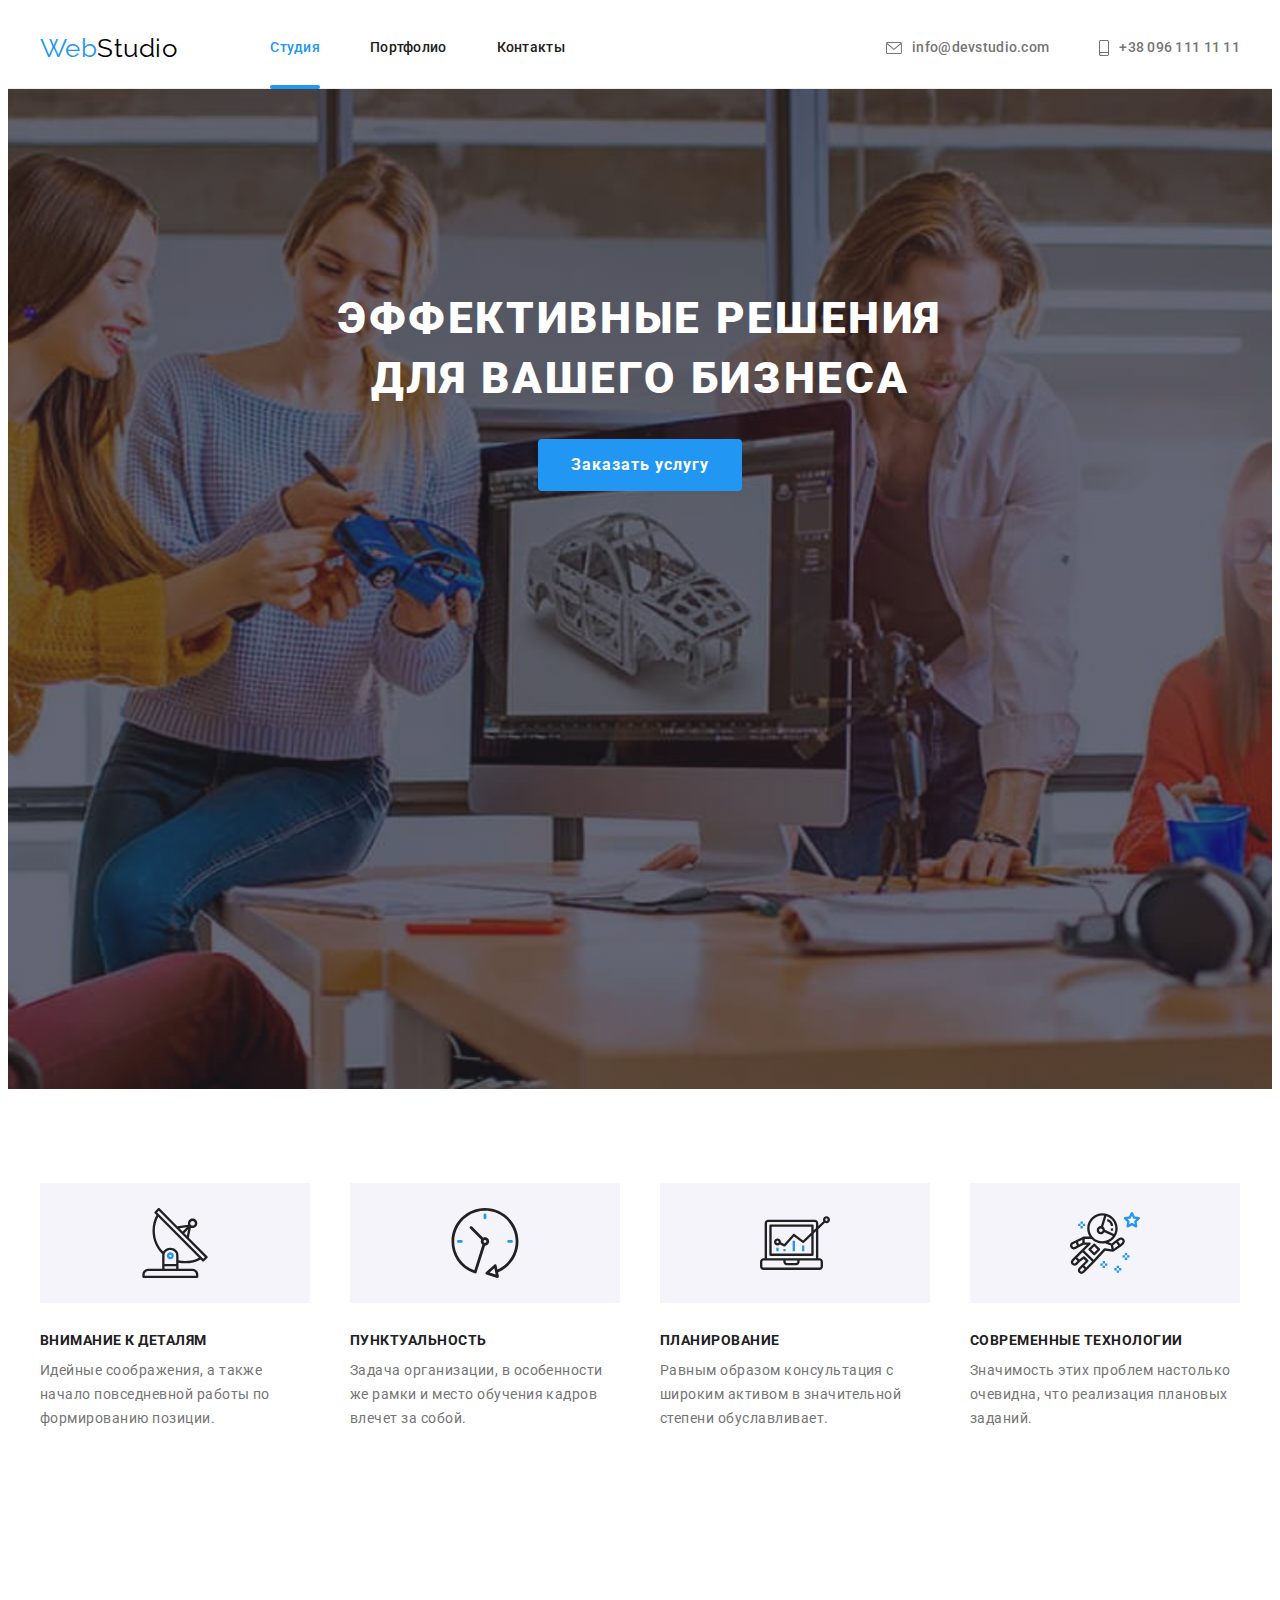
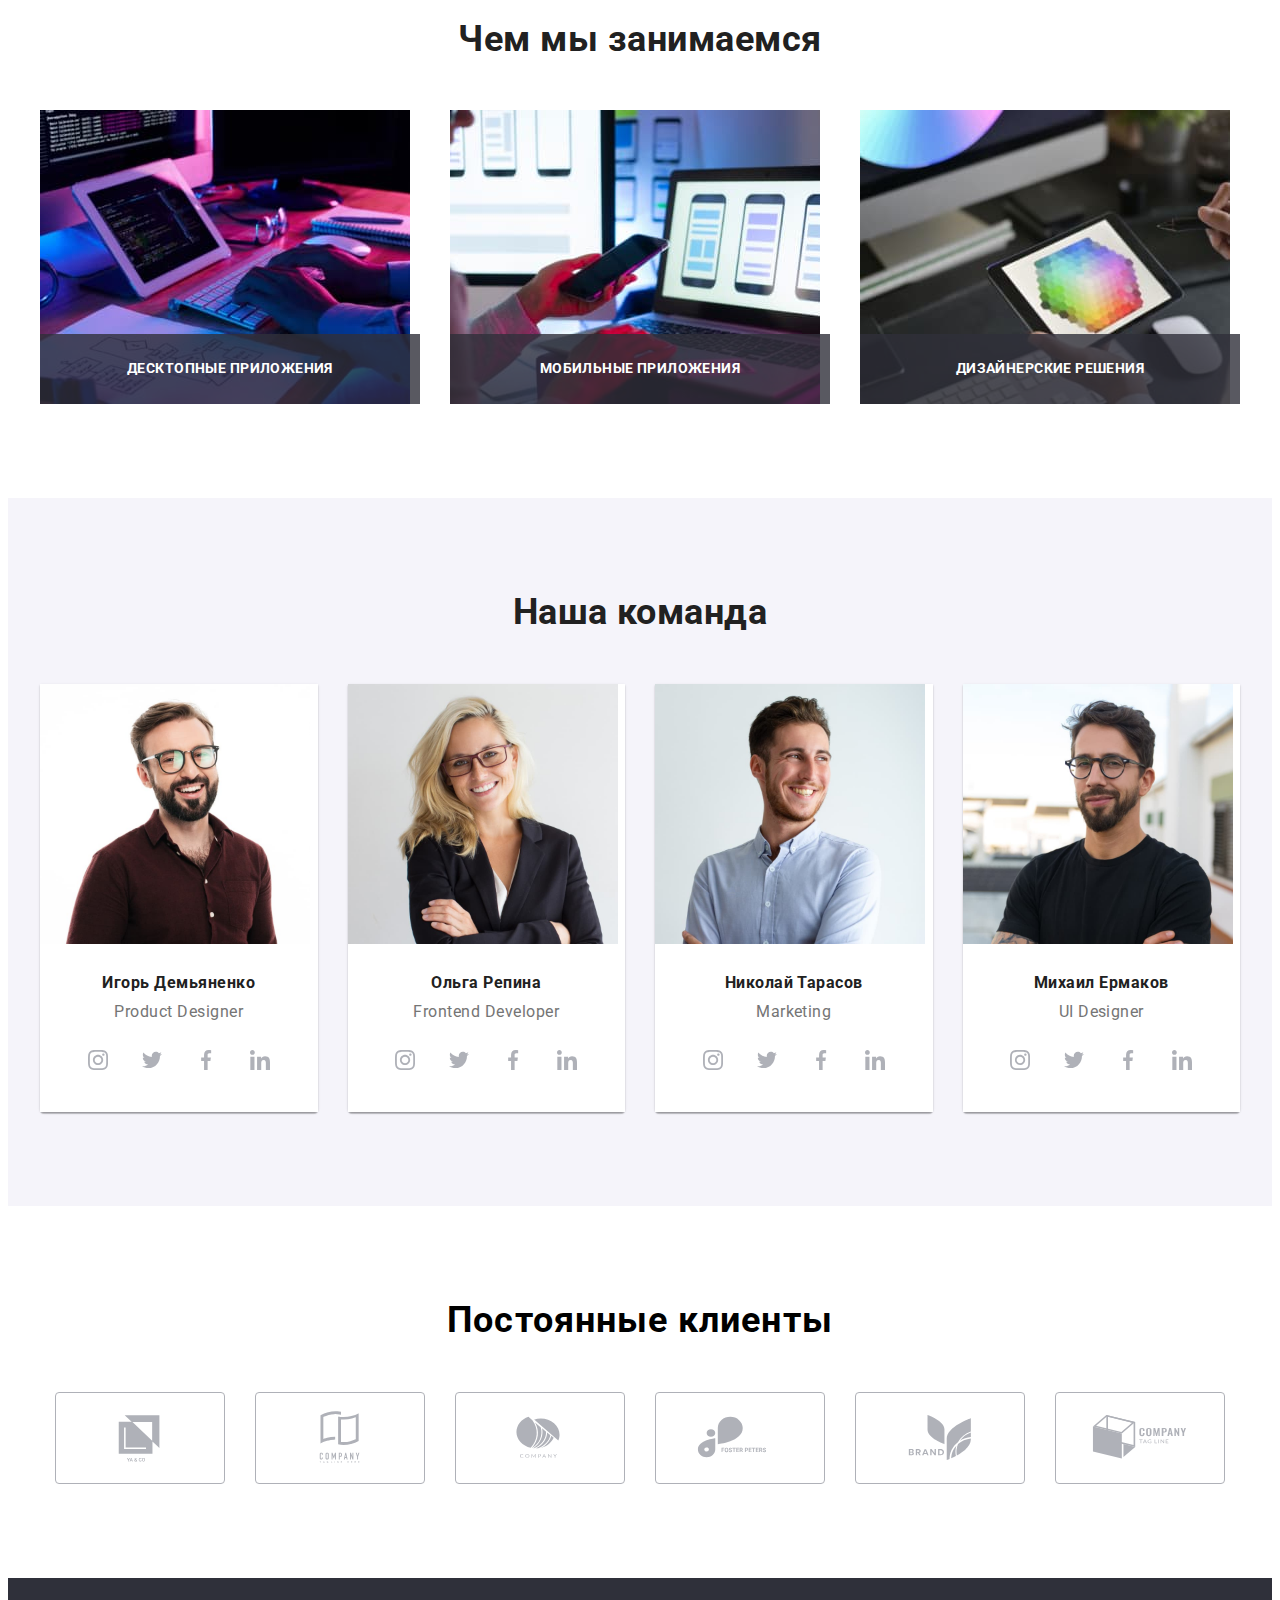
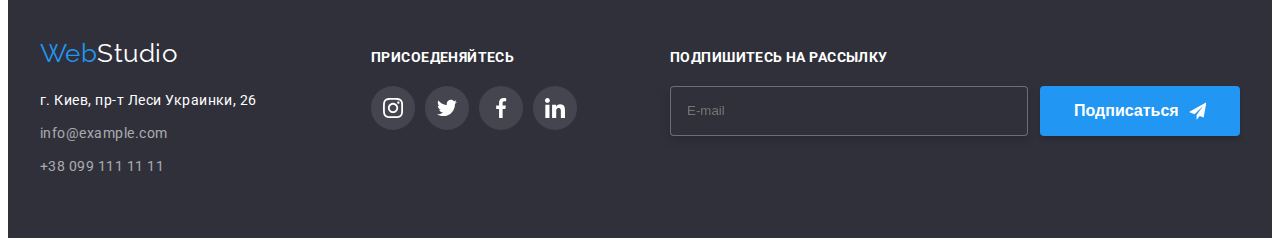
==== commit a3f8253a: "правка SCSS" ====
--- a/index.html
+++ b/index.html
@@ -20,7 +20,7 @@
       referrerpolicy="no-referrer"
     />
     <link rel="stylesheet" href="./CSS/styles.css" />
-    <link rel="stylesheet" href="./CSS/main.css" />
+    <link rel="stylesheet" href="./CSS/main.min.css" />
   </head>
   <body class="page">
     <!-- Шапка сайта -->
--- a/CSS/styles.css
+++ b/CSS/styles.css
@@ -5,66 +5,6 @@
 /* бэкграунд герой и футер #2F303A */
 /* бэкграунд Наша команда #F5F4FA */
 /* логотип #000000 */
-
-html {
-  box-sizing: border-box;
-}
-
-.page {
-  font-family: 'Roboto', 'sans-serif';
-  background-color: #ffffff;
-  letter-spacing: 0.03em;
-}
-.visually-hidden {
-  position: absolute;
-  width: 1px;
-  height: 1px;
-  margin: -1px;
-  border: 0;
-  padding: 0;
-  white-space: nowrap;
-  clip-path: inset(100%);
-  clip: rect(0 0 0 0);
-  overflow: hidden;
-}
-
-p,
-h1,
-h2,
-h3 {
-  margin: 0;
-}
-
-ul,
-ol {
-  padding-left: 0;
-  margin: 0;
-}
-
-img {
-  max-width: 100%;
-  display: block;
-  height: auto;
-}
-
-button {
-  cursor: pointer;
-}
-
-.list {
-  list-style: none;
-}
-
-.container {
-  width: 1200px;
-  padding-left: 15px;
-  padding-right: 15px;
-  margin: 0 auto;
-}
-.section {
-  padding: 94px 0;
-  /* outline: 2px solid tomato; */
-}
 
 /* Лого */
 
@@ -77,606 +17,17 @@
 /* Чем мы занимаемся */
 
 /* Наша команда */
-.team {
-  background-color: var(--bcg-team-color);
-  /* outline: 2px solid tomato; */
-}
 
-.team__list {
-  display: flex;
-  margin-left: -30px;
-}
-.team__item {
-  width: calc(100% / 4 - 30px);
-  background: #ffffff;
-  box-shadow: 0px 1px 3px rgba(0, 0, 0, 0.12), 0px 1px 1px rgba(0, 0, 0, 0.14),
-    0px 2px 1px rgba(0, 0, 0, 0.2);
-  border-radius: 0px 0px 4px 4px;
-}
+/* Клиенты */
 
-.team__main-title {
-  color: var(--primary-text-color);
-  font-size: 36px;
-  line-height: 1.16;
-  text-align: center;
-  margin-bottom: 50px;
-  /* outline: 2px solid tomato; */
-}
-
-.team__title {
-  color: var(--primary-text-color);
-  font-size: 16px;
-  line-height: 1.18;
-  text-align: center;
-  margin-bottom: 10px;
-  /* outline: 2px solid tomato; */
-}
-
-.team__text {
-  color: var(--secondary-text-color);
-  font-size: 16px;
-  line-height: 1.18;
-  text-align: center;
-  margin-top: 0;
-  margin-bottom: 16px;
-  /* outline: 2px solid tomato; */
-}
-.team__name {
-  background-color: #ffffff;
-  text-align: center;
-  padding: 30px 0;
-}
-.team__soc {
-  display: flex;
-  justify-content: center;
-  margin-top: 16px;
-}
-
-.team__icon:not(:last-child) {
-  margin-right: 10px;
-}
-
-.team__item {
-  margin-left: 30px;
-  box-shadow: 0px 1px 3px rgba(0, 0, 0, 0.12), 0px 1px 1px rgba(0, 0, 0, 0.14),
-    0px 2px 1px rgba(0, 0, 0, 0.2);
-  border-radius: 0px 0px 4px 4px;
-}
-.team__link {
-  width: 44px;
-  height: 44px;
-  background-color: var(--icon-bgc);
-  border-radius: 50%;
-  display: flex;
-  justify-content: center;
-  align-items: center;
-  fill: var(--icon-text);
-  transition-property: fill, border-radius, background-color;
-  transition-duration: 250ms;
-  transition-timing-function: var(--cubic-bezier);
-}
-
-.team__link:hover,
-.team__link:focus {
-  background-color: var(--accent-color);
-  fill: var(--icon-bgc);
-  border-radius: 100%;
-}
-/* Клиенты */
-.clients__title {
-  font-weight: 700;
-  font-size: 36px;
-  line-height: 1.16;
-  text-align: center;
-  letter-spacing: 0.03em;
-  margin-bottom: 50px;
-}
-.clients__list {
-  display: flex;
-  justify-content: center;
-}
-
-.clients__link {
-  margin: 0;
-  padding: 0;
-  width: 170px;
-  height: 92px;
-  display: flex;
-  justify-content: center;
-  align-items: center;
-  fill: var(--icon-text);
-  border: 1px solid var(--icon-text);
-  box-sizing: border-box;
-  border-radius: 4px;
-  object-fit: contain;
-  transition-property: fill, border, box-sizing, border-radius;
-  transition-duration: 250ms;
-  transition-timing-function: cubic-bezier(0.4, 0, 0.2, 1);
-}
-
-.clients__link:hover,
-.clients__link:focus,
-.clients__link:active {
-  fill: var(--accent-color);
-  border: 1px solid var(--accent-color);
-  box-sizing: border-box;
-  border-radius: 4px;
-}
-.clients__item:not(:last-child) {
-  margin-right: 30px;
-}
 /* Футер */
-.footer {
-  background-color: var(--bgc-hero-footer);
-  padding-top: 60px;
-  padding-bottom: 60px;
-}
-.container__footer {
-  display: flex;
-  align-items: baseline;
-}
-.container__address {
-  flex-grow: 1;
-}
-.footer__logo {
-  font-family: 'Raleway';
-  color: #ffffff;
-}
-.footer__adr {
-  margin-top: 20px;
-}
-
-.footer__item:not(:last-child) {
-  margin-bottom: 9px;
-}
-
-.footer__list .footer__address {
-  color: #ffffff;
-  font-style: normal;
-  text-decoration: none;
-  font-size: 14px;
-  line-height: 1.71;
-  margin-bottom: 10px;
-  transition-property: color;
-  transition-duration: 250ms;
-  transition-timing-function: var(--cubic-bezier);
-  /* outline: 2px solid tomato; */
-}
-
-.footer .logo {
-  color: var(--accent-color);
-}
-
-.footer__list .footer__link {
-  text-decoration: none;
-  font-style: normal;
-  font-size: 14px;
-  line-height: 1.71;
-  color: rgba(255, 255, 255, 0.6);
-  margin-bottom: 10px;
-  transition-property: color;
-  transition-duration: 250ms;
-  transition-timing-function: var(--cubic-bezier);
-  /* outline: 2px solid tomato; */
-}
-
-.footer__list .footer__link:hover,
-.footer__list .footer__link:focus,
-.footer__list .footer__address:hover,
-.footer__list .footer__address:focus {
-  color: var(--accent-color);
-}
 
 /* Соц.сети */
-.join {
-  margin-left: 70px;
-}
-.join__title {
-  margin-bottom: 20px;
-  font-weight: 700;
-  font-size: 14px;
-  line-height: 1.14;
-  letter-spacing: 0.03em;
-  text-transform: uppercase;
-  color: #ffffff;
-}
-.join__list {
-  display: flex;
-  justify-content: center;
-}
-.join__link {
-  padding: 0;
-  width: 44px;
-  height: 44px;
-  background-color: rgba(255, 255, 255, 0.1);
-  border-radius: 50%;
-  display: flex;
-  justify-content: center;
-  align-items: center;
-  fill: var(--icon-bgc);
-  transition-property: border-radius, background-color;
-  transition-duration: 250ms;
-  transition-timing-function: var(--cubic-bezier);
-}
-.join__item:not(:last-child) {
-  margin-right: 10px;
-}
-.join__link:hover,
-.join__link:focus,
-.join__link:active {
-  background-color: var(--accent-color);
-  border-radius: 50%;
-}
+
 /* Subscribe */
-.subscribe {
-  margin-left: 93px;
-}
-.subscribe__title {
-  font-weight: 700;
-  font-size: 14px;
-  line-height: 1.14;
-  letter-spacing: 0.03em;
-  text-transform: uppercase;
-  color: #ffffff;
-  margin-bottom: 20px;
-}
-.subsribe__form {
-  display: flex;
-}
-.subscribe__label {
-  margin-right: 12px;
-}
-.subsribe__email {
-  padding: 15px 16px;
-  width: 358px;
-  height: 50px;
-  border: 1px solid rgba(255, 255, 255, 0.3);
-  box-sizing: border-box;
-  filter: drop-shadow(0px 4px 4px rgba(0, 0, 0, 0.15));
-  border-radius: 4px;
-  background: #2f303a;
-  color: rgba(255, 255, 255, 0.6);
-}
-.subsribe__btn {
-  display: flex;
-  align-items: center;
-  width: 200px;
-  height: 50px;
-  padding: 10px 32px;
-  background-color: var(--accent-color);
-  color: var(--icon-bgc);
-  font-weight: 700;
-  font-size: 16px;
-  line-height: 1.88;
-  cursor: pointer;
-  box-shadow: 0px 4px 4px rgba(0, 0, 0, 0.15);
-  border-radius: 4px;
-  border-color: transparent;
-  transition-property: background-color, color;
-  transition-duration: 250ms;
-  transition-timing-function: cubic-bezier(0.4, 0, 0.2, 1);
-}
-.subsribe__icon {
-  margin-left: 10px;
-  width: 24px;
-  height: 24px;
-  fill: #ffffff;
-  transition-property: fill;
-  transition-duration: 250ms;
-  transition-timing-function: cubic-bezier(0.4, 0, 0.2, 1);
-}
 
 /* Портфолио Фильтр*/
-.filters__list {
-  display: flex;
-  justify-content: center;
-  margin-bottom: 50px;
-}
-.filters__item:not(:last-child) {
-  margin-right: 8px;
-}
-
-.filters__btn {
-  font-family: inherit;
-  background-color: var(--bcg-team-color);
-  color: var(--primary-text-color);
-  cursor: pointer;
-  padding: 6px 22px;
-  font-weight: 500;
-  font-size: 16px;
-  line-height: 1.62;
-  text-align: center;
-  border-radius: 4px;
-  border: 1px solid transparent;
-  transition-property: color, background-color, box-shadow;
-  transition-duration: 250ms;
-  transition-timing-function: var(--cubic-bezier);
-  /* outline: 2px solid tomato; */
-}
-.filters__list .current {
-  background-color: var(--accent-color);
-  color: var(--icon-bgc);
-  cursor: pointer;
-}
-
-.filters__btn:hover,
-.filters__btn:focus {
-  background-color: var(--accent-color);
-  color: var(--bcg-team-color);
-  box-shadow: 0px 1px 1px rgba(0, 0, 0, 0.12), 0px 4px 4px rgba(0, 0, 0, 0.06),
-    1px 4px 6px rgba(0, 0, 0, 0.16);
-}
 
 /* Портфолио Картинки */
-.pictures__list {
-  display: flex;
-  flex-wrap: wrap;
-  /* outline: 2px solid tomato; */
-}
-.pictures__item {
-  width: calc((100% - 60px) / 3);
-}
-.pictures__wrap {
-  position: relative;
-  overflow: hidden;
-}
-.pictures__top-text {
-  position: absolute;
-  top: 0;
-  background-color: rgba(33, 150, 243, 0.9);
-  color: var(--icon-bgc);
-  font-weight: 400;
-  font-size: 18px;
-  line-height: 1.56;
-  letter-spacing: 0.03em;
-  padding: 63px 24px;
-  transform: translateY(100%);
-  transition: transform 250ms var(--cubic-bezier);
-}
-.pictures__item:hover .pictures__top-text,
-.pictures__item:focus .pictures__top-text {
-  transform: translateY(0%);
-}
 
-.pictures__item:not(:nth-child(3n)) {
-  margin-right: 30px;
-}
-.pictures__item:not(:nth-last-child(-n + 3)) {
-  margin-bottom: 30px;
-}
-
-.pictures__name {
-  border: 1px solid #eeeeee;
-  box-sizing: border-box;
-  border-top: none;
-  padding: 20px 24px;
-}
-.pictures__title {
-  color: var(--primary-text-color);
-  font-weight: 700;
-  font-size: 18px;
-  line-height: 2;
-  letter-spacing: 0.06em;
-  margin-bottom: 4px;
-  /* outline: 2px solid tomato; */
-}
-
-.pictures__text {
-  color: var(--secondary-text-color);
-  font-size: 16px;
-  line-height: 1.87;
-  letter-spacing: 0.03em;
-  /* outline: 2px solid tomato; */
-}
-
-.pictures__link {
-  text-decoration: none;
-}
-
-.pictures__list .pictures__link {
-  display: block;
-  position: relative;
-  cursor: pointer;
-  transition-property: box-shadow;
-  transition-duration: 250ms;
-  transition-timing-function: var(--cubic-bezier);
-}
-.pictures__list .pictures__link:hover,
-.pictures__list .pictures__link:focus {
-  box-shadow: 0px 1px 1px rgba(0, 0, 0, 0.12), 0px 4px 4px rgba(0, 0, 0, 0.06),
-    1px 4px 6px rgba(0, 0, 0, 0.16);
-}
 /* Backdrop */
-.backdrop {
-  position: fixed;
-  top: 0%;
-  left: 0%;
-  width: 100%;
-  height: 100%;
-  background-color: rgba(0, 0, 0, 0.2);
-  transition-duration: 250ms;
-  transition-timing-function: cubic-bezier(0.4, 0, 0.2, 1);
-}
-.is-hidden {
-  opacity: 0;
-  pointer-events: none;
-  visibility: hidden;
-}
-.modal {
-  position: absolute;
-  top: 50%;
-  left: 50%;
-  transform: translate(-50%, -50%);
-  width: 528px;
-  height: 581px;
-  background: #ffffff;
-  box-shadow: 0px 1px 3px rgba(0, 0, 0, 0.12), 0px 1px 1px rgba(0, 0, 0, 0.14),
-    0px 2px 1px rgba(0, 0, 0, 0.2);
-  border-radius: 4px;
-  justify-content: flex-end;
-}
-.modal__form {
-  display: flex;
-  flex-direction: column;
-  padding: 40px;
-}
-.modal__title {
-  font-size: 20px;
-  font-weight: 700;
-  line-height: 1.15;
-  text-align: center;
-  letter-spacing: 0.03em;
-  color: #212121;
-  margin-bottom: 12px;
-}
-.modal__input {
-  position: relative;
-  padding-left: 42px;
-  width: 448px;
-  height: 40px;
-  border: 1px solid rgba(33, 33, 33, 0.2);
-  box-sizing: border-box;
-  border-radius: 4px;
-  cursor: pointer;
-  transition-property: border-color;
-  transition-duration: 250ms;
-  transition-timing-function: cubic-bezier(0.4, 0, 0.2, 1);
-}
-.modal__icon {
-  position: relative;
-  margin-bottom: 12px;
-}
-
-.modal__svg {
-  position: absolute;
-  left: 12px;
-  top: 11px;
-  transition-property: fill;
-  transition-duration: 250ms;
-  transition-timing-function: cubic-bezier(0.4, 0, 0.2, 1);
-}
-.modal__icon:focus-within .modal__svg {
-  fill: #2196f3;
-}
-.modal__icon:focus-within .modal__input {
-  border-color: #2196f3;
-}
-
-.modal__label {
-  margin-bottom: 4px;
-  font-style: normal;
-  font-weight: 400;
-  font-size: 12px;
-  line-height: 1.16;
-  letter-spacing: 0.01em;
-  color: #757575;
-}
-
-.modal__textarea {
-  width: 448px;
-  height: 120px;
-  margin-bottom: 20px;
-  border: 1px solid rgba(33, 33, 33, 0.2);
-  box-sizing: border-box;
-  border-radius: 4px;
-  resize: none;
-  padding: 12px 16px;
-}
-.modal__policy {
-  position: relative;
-  display: flex;
-  align-items: center;
-  justify-content: center;
-  margin-bottom: 30px;
-  font-weight: 400;
-  font-size: 14px;
-  line-height: 1.71;
-  letter-spacing: 0.03em;
-  color: #757575;
-}
-.checkbox__policy {
-  color: #2196f3;
-}
-.checkbox__svg {
-  position: relative;
-  fill: transparent;
-}
-.modal__icon-check {
-  position: relative;
-  display: flex;
-  align-items: center;
-  justify-content: center;
-  position: relative;
-  width: 16px;
-  height: 15px;
-  margin-right: 7px;
-  border: 2px solid #212121;
-  border-radius: 2px;
-  background-size: contain;
-  transition-property: background-color, border-box, border-color;
-  transition-duration: 250ms;
-  transition-timing-function: cubic-bezier(0.4, 0, 0.2, 1);
-}
-
-.checkbox:checked ~ .modal__icon-check {
-  background-color: #2196f3;
-  background-origin: border-box;
-  border-color: #2196f3;
-}
-
-.checkbox:checked + .modal__icon-check .checkbox__svg {
-  fill: var(--icon-bgc);
-}
-
-.modal__btn {
-  background-color: var(--accent-color);
-  color: var(--icon-bgc);
-  cursor: pointer;
-  display: flex;
-  justify-content: center;
-  align-items: center;
-  margin: 0 auto;
-  width: 200px;
-  height: 50px;
-  padding: 10px 55px;
-  font-weight: 700;
-  font-size: 16px;
-  line-height: 1.62;
-  border-radius: 4px;
-  align-items: center;
-  text-align: center;
-  letter-spacing: 0.06em;
-  border: 1px solid transparent;
-  transition-property: box-shadow;
-  transition-duration: 250ms;
-  transition-timing-function: var(--cubic-bezier);
-}
-
-.modal__btn:hover {
-  box-shadow: 0px 1px 1px rgba(0, 0, 0, 0.12), 0px 4px 4px rgba(0, 0, 0, 0.06),
-    1px 4px 6px rgba(0, 0, 0, 0.16);
-}
-.modal__close-btn {
-  position: absolute;
-  top: 8px;
-  right: 8px;
-  width: 30px;
-  height: 30px;
-  display: flex;
-  justify-content: center;
-  align-items: center;
-  background-color: #ffffff;
-  border-radius: 50%;
-  border: 1px solid rgba(0, 0, 0, 0.1);
-  box-sizing: border-box;
-  cursor: pointer;
-}
-.modal__icon-exit {
-  fill: #000000;
-  transition-property: transform, fill;
-  transition-duration: 250ms;
-  transition-timing-function: cubic-bezier(0.4, 0, 0.2, 1);
-}
-.modal__close-btn:hover .modal__icon-exit {
-  fill: #2196f3;
-}
--- a/CSS/main.min.css
+++ b/CSS/main.min.css
@@ -0,0 +1 @@
+:root{--primary-text-color: #212121;--secondary-text-color: #757575;--accent-color: #2196f3;--bcg-team-color: #f5f4fa;--bgc-header: #ececec;--bgc-hero-footer: #2f303a;--logo: #000000;--icon-text: #afb1b8;--icon-bgc: #ffffff;--cubic-bezier: cubic-bezier(0.4, 0, 0.2, 1)}html{box-sizing:border-box}.page{font-family:"Roboto","sans-serif";background-color:#fff;letter-spacing:.03em}.visually-hidden{position:absolute;width:1px;height:1px;margin:-1px;border:0;padding:0;white-space:nowrap;clip-path:inset(100%);clip:rect(0 0 0 0);overflow:hidden}p,h1,h2,h3{margin:0}ul,ol{padding-left:0;margin:0}img{max-width:100%;display:block;height:auto}.list{list-style:none}.container{width:1200px;padding-left:15px;padding-right:15px;margin:0 auto}.section{padding:94px 0}.header{border-bottom:1px solid #ececec}.header .container{display:flex;align-items:center}.header .navigation{display:flex;align-items:center}.logo{color:var(--logo);text-decoration:none;font-family:"Raleway";font-size:26px;line-height:1.19}.logo__web{color:var(--accent-color)}.site-nav{display:flex;font-weight:500;font-size:14px;line-height:1.14;letter-spacing:.02em}.header__nav{margin-left:93px}.site-nav .site-nav__item:not(:last-child){margin-right:50px}.site-nav .site-nav__item{position:relative}.site-nav .site-nav__link{color:var(--primary-text-color);text-decoration:none;display:block;padding-top:32px;padding-bottom:32px;cursor:pointer;transition-property:color;transition-duration:250ms;transition-timing-function:cubic-bezier(0.4, 0, 0.2, 1)}.site-nav .site-nav__link:hover,.site-nav .site-nav__link:focus{color:var(--accent-color)}.site-nav .site-nav__link.current::after{display:inline-block;position:absolute;bottom:-1px;left:0;content:"";width:100%;height:4px;background:var(--accent-color);border-radius:2px}.site-nav .site-nav__link.current{color:var(--accent-color)}.connect .connect__link{display:flex;align-items:center;transition-property:color;transition-duration:250ms;transition-timing-function:var(--cubic-bezier)}.connect__icon{fill:currentColor}.header__svg{margin-right:10px}.contacts{color:var(--secondary-text-color);text-decoration:none;font-weight:500;font-size:14px;line-height:1.14;letter-spacing:.02em;display:flex}.contacts__header{margin-left:auto}.contacts .connect__link{display:flex;color:var(--secondary-text-color);fill:var(--secondary-text-color);text-decoration:none;transition-property:fill,color;transition-duration:250ms;transition-timing-function:cubic-bezier(0.4, 0, 0.2, 1)}.contacts>.connect:first-child{margin-right:50px}.contacts .connect__link:hover,.contacts .connect__link:focus{color:var(--accent-color);fill:var(--accent-color)}.hero{background-color:var(--bgc-hero-footer);padding:200px 0;text-align:center;max-width:1600px;height:600px;margin-left:auto;margin-right:auto;background-image:linear-gradient(to right, rgba(47, 48, 58, 0.4), rgba(47, 48, 58, 0.4)),url(../Image/hero.jpg);background-repeat:no-repeat;background-size:cover;background-position:center}.hero__title{background-color:inherit;color:#fff;font-weight:900;font-size:44px;line-height:1.36;text-align:center;letter-spacing:.06em;text-transform:uppercase;min-width:696px;margin-top:0;margin-bottom:30px;margin-left:auto;margin-right:auto}.hero__btn{font-family:inherit;background-color:var(--accent-color);color:#fff;font-weight:700;font-size:16px;line-height:1.88;letter-spacing:.06em;border-radius:4px;padding:10px 32px;min-width:200px;align-items:center;text-align:center;border:1px solid rgba(0,0,0,0)}.hero__btn:hover,.hero__btn:focus,.hero__btn:active{background-color:var(--accent-color);color:#fff;cursor:pointer;padding:10px 32px}.features__title{color:var(--primary-text-color);font-size:14px;font-weight:700;line-height:1.14;text-transform:uppercase;text-align:left;margin-top:0;margin-bottom:10px}.features{display:flex;justify-content:space-between}.features__item{width:270px}.features__item{display:inline-block;width:270px;background-size:70px 70px;background-repeat:no-repeat;background-position:center}.features__text{color:var(--secondary-text-color);font-size:14px;font-weight:400;line-height:1.71;text-align:left;margin-top:0;margin-bottom:0}.features__icon{display:flex;padding:0;margin:0 0 30px 0;height:120px;background-color:var(--bcg-team-color);justify-content:center;align-items:center}.work{padding-top:94px}.work__title{color:var(--primary-text-color);font-size:36px;line-height:1.16;text-align:center;margin-bottom:50px}.work__list{display:flex;margin-left:-30px}.work__item{flex-basis:calc((100% - 90px)/3);margin-left:30px;position:relative}.work__bottom-text{font-weight:700;font-size:14px;line-height:1.14;text-align:center;letter-spacing:.03em;text-transform:uppercase;position:absolute;display:flex;width:100%;height:70px;bottom:0;left:0;justify-content:center;align-items:center;background:rgba(47,48,58,.8);color:var(--icon-bgc)}.team{background-color:var(--bcg-team-color)}.team__list{display:flex;margin-left:-30px}.team__item{width:calc(25% - 30px);background:#fff;box-shadow:0px 1px 3px rgba(0,0,0,.12),0px 1px 1px rgba(0,0,0,.14),0px 2px 1px rgba(0,0,0,.2);border-radius:0px 0px 4px 4px}.team__main-title{color:var(--primary-text-color);font-size:36px;line-height:1.16;text-align:center;margin-bottom:50px}.team__title{color:var(--primary-text-color);font-size:16px;line-height:1.18;text-align:center;margin-bottom:10px}.team__text{color:var(--secondary-text-color);font-size:16px;line-height:1.18;text-align:center;margin-top:0;margin-bottom:16px}.team__name{background-color:#fff;text-align:center;padding:30px 0}.team__soc{display:flex;justify-content:center;margin-top:16px}.team__icon:not(:last-child){margin-right:10px}.team__item{margin-left:30px;box-shadow:0px 1px 3px rgba(0,0,0,.12),0px 1px 1px rgba(0,0,0,.14),0px 2px 1px rgba(0,0,0,.2);border-radius:0px 0px 4px 4px}.team__link{width:44px;height:44px;background-color:var(--icon-bgc);border-radius:50%;display:flex;justify-content:center;align-items:center;fill:var(--icon-text);transition-property:fill,border-radius,background-color;transition-duration:250ms;transition-timing-function:var(--cubic-bezier)}.team__link:hover,.team__link:focus{background-color:var(--accent-color);fill:var(--icon-bgc);border-radius:100%}.clients__title{font-weight:700;font-size:36px;line-height:1.16;text-align:center;letter-spacing:.03em;margin-bottom:50px}.clients__list{display:flex;justify-content:center}.clients__link{margin:0;padding:0;width:170px;height:92px;display:flex;justify-content:center;align-items:center;fill:var(--icon-text);border:1px solid var(--icon-text);box-sizing:border-box;border-radius:4px;object-fit:contain;transition-property:fill,border,box-sizing,border-radius;transition-duration:250ms;transition-timing-function:cubic-bezier(0.4, 0, 0.2, 1)}.clients__link:hover,.clients__link:focus,.clients__link:active{fill:var(--accent-color);border:1px solid var(--accent-color);box-sizing:border-box;border-radius:4px}.clients__item:not(:last-child){margin-right:30px}.footer{background-color:var(--bgc-hero-footer);padding-top:60px;padding-bottom:60px}.container__footer{display:flex;align-items:baseline}.container__address{flex-grow:1}.footer__logo{font-family:"Raleway";color:#fff}.footer__adr{margin-top:20px}.footer__item:not(:last-child){margin-bottom:9px}.footer__list .footer__address{color:#fff;font-style:normal;text-decoration:none;font-size:14px;line-height:1.71;margin-bottom:10px;transition-property:color;transition-duration:250ms;transition-timing-function:var(--cubic-bezier)}.footer .logo{color:var(--accent-color)}.footer__list .footer__link{text-decoration:none;font-style:normal;font-size:14px;line-height:1.71;color:rgba(255,255,255,.6);margin-bottom:10px;transition-property:color;transition-duration:250ms;transition-timing-function:var(--cubic-bezier)}.footer__list .footer__link:hover,.footer__list .footer__link:focus,.footer__list .footer__address:hover,.footer__list .footer__address:focus{color:var(--accent-color)}.join{margin-left:70px}.join__title{margin-bottom:20px;font-weight:700;font-size:14px;line-height:1.14;letter-spacing:.03em;text-transform:uppercase;color:#fff}.join__list{display:flex;justify-content:center}.join__link{padding:0;width:44px;height:44px;background-color:rgba(255,255,255,.1);border-radius:50%;display:flex;justify-content:center;align-items:center;fill:var(--icon-bgc);transition-property:border-radius,background-color;transition-duration:250ms;transition-timing-function:var(--cubic-bezier)}.join__item:not(:last-child){margin-right:10px}.join__link:hover,.join__link:focus,.join__link:active{background-color:var(--accent-color);border-radius:50%}.subscribe{margin-left:93px}.subscribe__title{font-weight:700;font-size:14px;line-height:1.14;letter-spacing:.03em;text-transform:uppercase;color:#fff;margin-bottom:20px}.subsribe__form{display:flex}.subscribe__label{margin-right:12px}.subsribe__email{padding:15px 16px;width:358px;height:50px;border:1px solid rgba(255,255,255,.3);box-sizing:border-box;filter:drop-shadow(0px 4px 4px rgba(0, 0, 0, 0.15));border-radius:4px;background:#2f303a;color:rgba(255,255,255,.6)}.subsribe__btn{display:flex;align-items:center;width:200px;height:50px;padding:10px 32px;background-color:var(--accent-color);color:var(--icon-bgc);font-weight:700;font-size:16px;line-height:1.88;cursor:pointer;box-shadow:0px 4px 4px rgba(0,0,0,.15);border-radius:4px;border-color:rgba(0,0,0,0);transition-property:background-color,color;transition-duration:250ms;transition-timing-function:cubic-bezier(0.4, 0, 0.2, 1)}.subsribe__icon{margin-left:10px;width:24px;height:24px;fill:#fff;transition-property:fill;transition-duration:250ms;transition-timing-function:cubic-bezier(0.4, 0, 0.2, 1)}.filters__list{display:flex;justify-content:center;margin-bottom:50px}.filters__item:not(:last-child){margin-right:8px}.filters__btn{font-family:inherit;background-color:var(--bcg-team-color);color:var(--primary-text-color);cursor:pointer;padding:6px 22px;font-weight:500;font-size:16px;line-height:1.62;text-align:center;border-radius:4px;border:1px solid rgba(0,0,0,0);transition-property:color,background-color,box-shadow;transition-duration:250ms;transition-timing-function:var(--cubic-bezier)}.filters__list .current{background-color:var(--accent-color);color:var(--icon-bgc);cursor:pointer}.filters__btn:hover,.filters__btn:focus{background-color:var(--accent-color);color:var(--bcg-team-color);box-shadow:0px 1px 1px rgba(0,0,0,.12),0px 4px 4px rgba(0,0,0,.06),1px 4px 6px rgba(0,0,0,.16)}.pictures__list{display:flex;flex-wrap:wrap}.pictures__item{width:calc((100% - 60px)/3)}.pictures__wrap{position:relative;overflow:hidden}.pictures__top-text{position:absolute;top:0;background-color:rgba(33,150,243,.9);color:var(--icon-bgc);font-weight:400;font-size:18px;line-height:1.56;letter-spacing:.03em;padding:63px 24px;transform:translateY(100%);transition:transform 250ms var(--cubic-bezier)}.pictures__item:hover .pictures__top-text,.pictures__item:focus .pictures__top-text{transform:translateY(0%)}.pictures__item:not(:nth-child(3n)){margin-right:30px}.pictures__item:not(:nth-last-child(-n+3)){margin-bottom:30px}.pictures__name{border:1px solid #eee;box-sizing:border-box;border-top:none;padding:20px 24px}.pictures__title{color:var(--primary-text-color);font-weight:700;font-size:18px;line-height:2;letter-spacing:.06em;margin-bottom:4px}.pictures__text{color:var(--secondary-text-color);font-size:16px;line-height:1.87;letter-spacing:.03em}.pictures__link{text-decoration:none}.pictures__list .pictures__link{display:block;position:relative;cursor:pointer;transition-property:box-shadow;transition-duration:250ms;transition-timing-function:var(--cubic-bezier)}.pictures__list .pictures__link:hover,.pictures__list .pictures__link:focus{box-shadow:0px 1px 1px rgba(0,0,0,.12),0px 4px 4px rgba(0,0,0,.06),1px 4px 6px rgba(0,0,0,.16)}.backdrop{position:fixed;top:0%;left:0%;width:100%;height:100%;background-color:rgba(0,0,0,.2);transition-duration:250ms;transition-timing-function:cubic-bezier(0.4, 0, 0.2, 1)}.is-hidden{opacity:0;pointer-events:none;visibility:hidden}.modal{position:absolute;top:50%;left:50%;transform:translate(-50%, -50%);width:528px;height:581px;background:#fff;box-shadow:0px 1px 3px rgba(0,0,0,.12),0px 1px 1px rgba(0,0,0,.14),0px 2px 1px rgba(0,0,0,.2);border-radius:4px;justify-content:flex-end}.modal__form{display:flex;flex-direction:column;padding:40px}.modal__title{font-size:20px;font-weight:700;line-height:1.15;text-align:center;letter-spacing:.03em;color:#212121;margin-bottom:12px}.modal__input{position:relative;padding-left:42px;width:448px;height:40px;border:1px solid rgba(33,33,33,.2);box-sizing:border-box;border-radius:4px;cursor:pointer;transition-property:border-color;transition-duration:250ms;transition-timing-function:cubic-bezier(0.4, 0, 0.2, 1)}.modal__icon{position:relative;margin-bottom:12px}.modal__svg{position:absolute;left:12px;top:11px;transition-property:fill;transition-duration:250ms;transition-timing-function:cubic-bezier(0.4, 0, 0.2, 1)}.modal__icon:focus-within .modal__svg{fill:#2196f3}.modal__icon:focus-within .modal__input{border-color:#2196f3}.modal__label{margin-bottom:4px;font-style:normal;font-weight:400;font-size:12px;line-height:1.16;letter-spacing:.01em;color:#757575}.modal__textarea{width:448px;height:120px;margin-bottom:20px;border:1px solid rgba(33,33,33,.2);box-sizing:border-box;border-radius:4px;resize:none;padding:12px 16px}.modal__policy{position:relative;display:flex;align-items:center;justify-content:center;margin-bottom:30px;font-weight:400;font-size:14px;line-height:1.71;letter-spacing:.03em;color:#757575}.checkbox__policy{color:#2196f3}.checkbox__svg{position:relative;fill:rgba(0,0,0,0)}.modal__icon-check{position:relative;display:flex;align-items:center;justify-content:center;position:relative;width:16px;height:15px;margin-right:7px;border:2px solid #212121;border-radius:2px;background-size:contain;transition-property:background-color,border-box,border-color;transition-duration:250ms;transition-timing-function:cubic-bezier(0.4, 0, 0.2, 1)}.checkbox:checked~.modal__icon-check{background-color:#2196f3;background-origin:border-box;border-color:#2196f3}.checkbox:checked+.modal__icon-check .checkbox__svg{fill:var(--icon-bgc)}.modal__btn{background-color:var(--accent-color);color:var(--icon-bgc);cursor:pointer;display:flex;justify-content:center;align-items:center;margin:0 auto;width:200px;height:50px;padding:10px 55px;font-weight:700;font-size:16px;line-height:1.62;border-radius:4px;align-items:center;text-align:center;letter-spacing:.06em;border:1px solid rgba(0,0,0,0);transition-property:box-shadow;transition-duration:250ms;transition-timing-function:var(--cubic-bezier)}.modal__btn:hover{box-shadow:0px 1px 1px rgba(0,0,0,.12),0px 4px 4px rgba(0,0,0,.06),1px 4px 6px rgba(0,0,0,.16)}.modal__close-btn{position:absolute;top:8px;right:8px;width:30px;height:30px;display:flex;justify-content:center;align-items:center;background-color:#fff;border-radius:50%;border:1px solid rgba(0,0,0,.1);box-sizing:border-box;cursor:pointer}.modal__icon-exit{fill:#000;transition-property:transform,fill;transition-duration:250ms;transition-timing-function:cubic-bezier(0.4, 0, 0.2, 1)}.modal__close-btn:hover .modal__icon-exit{fill:#2196f3}/*# sourceMappingURL=main.min.css.map */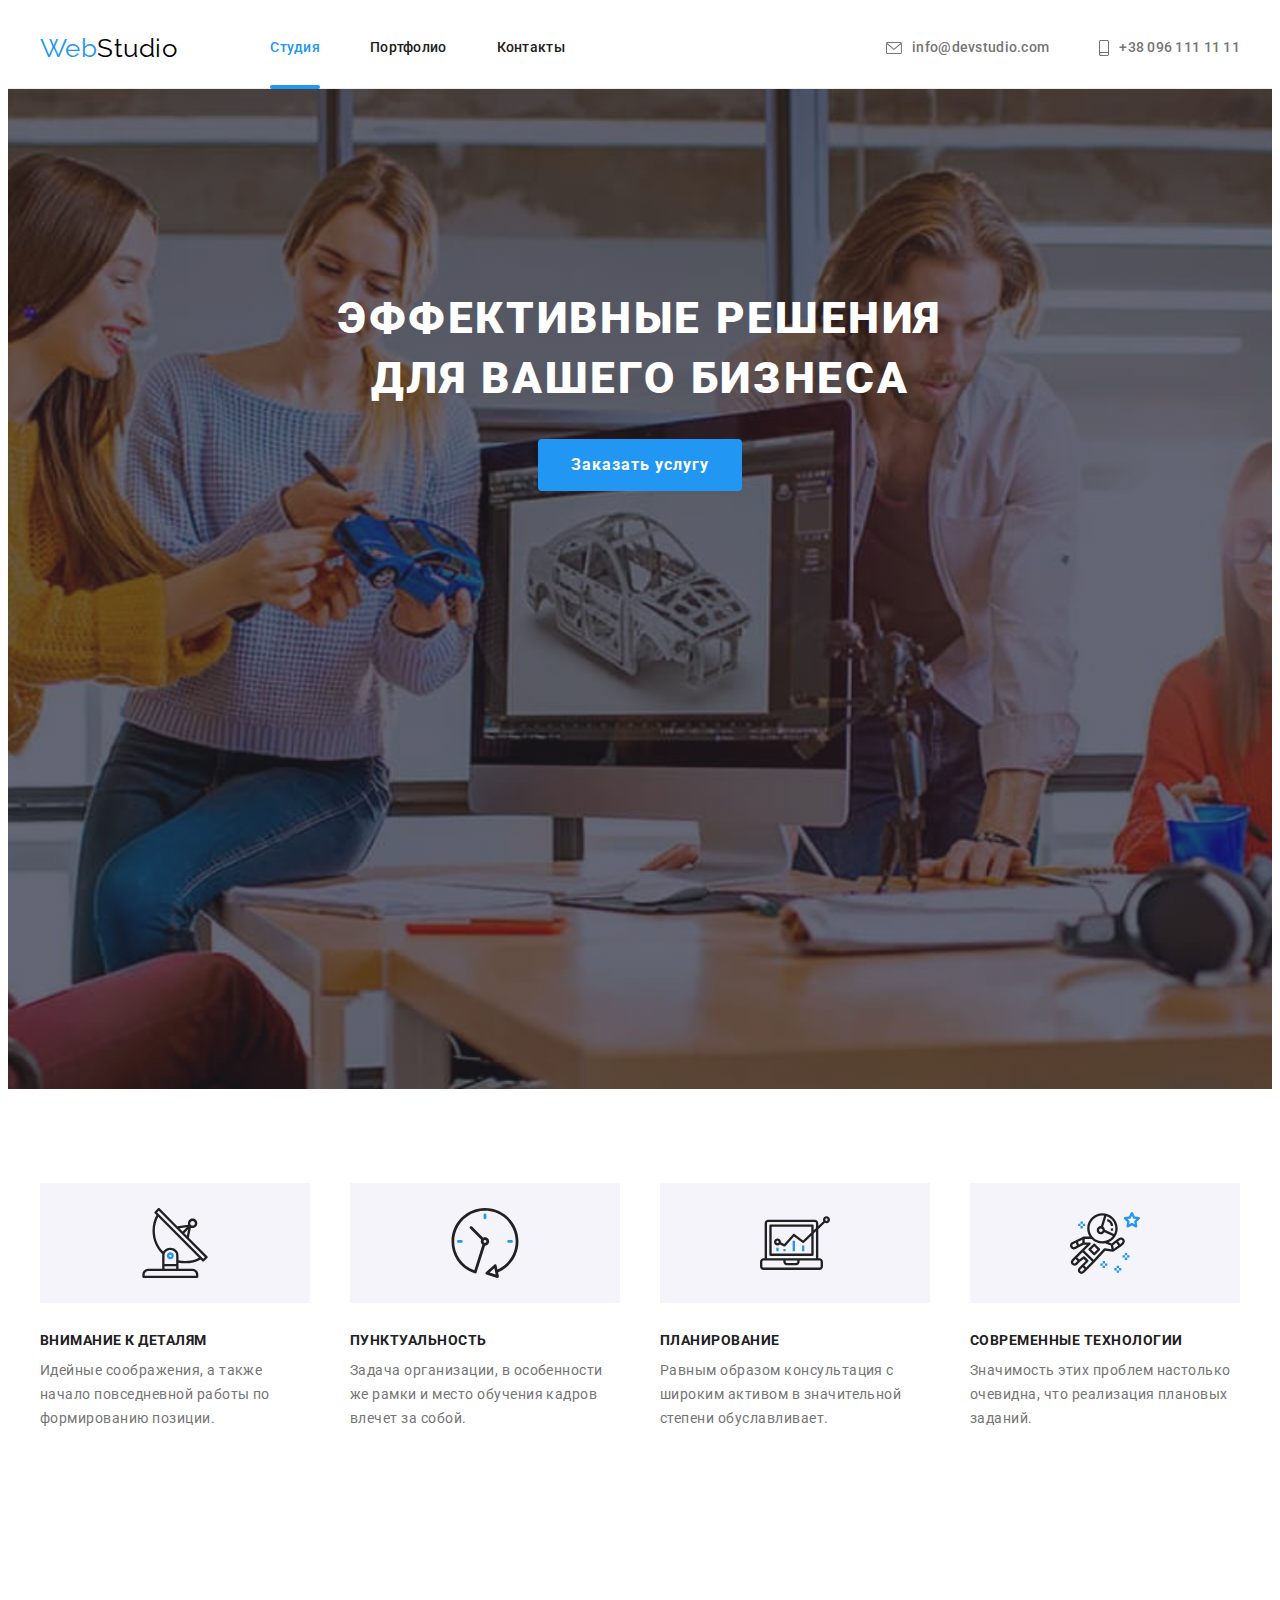
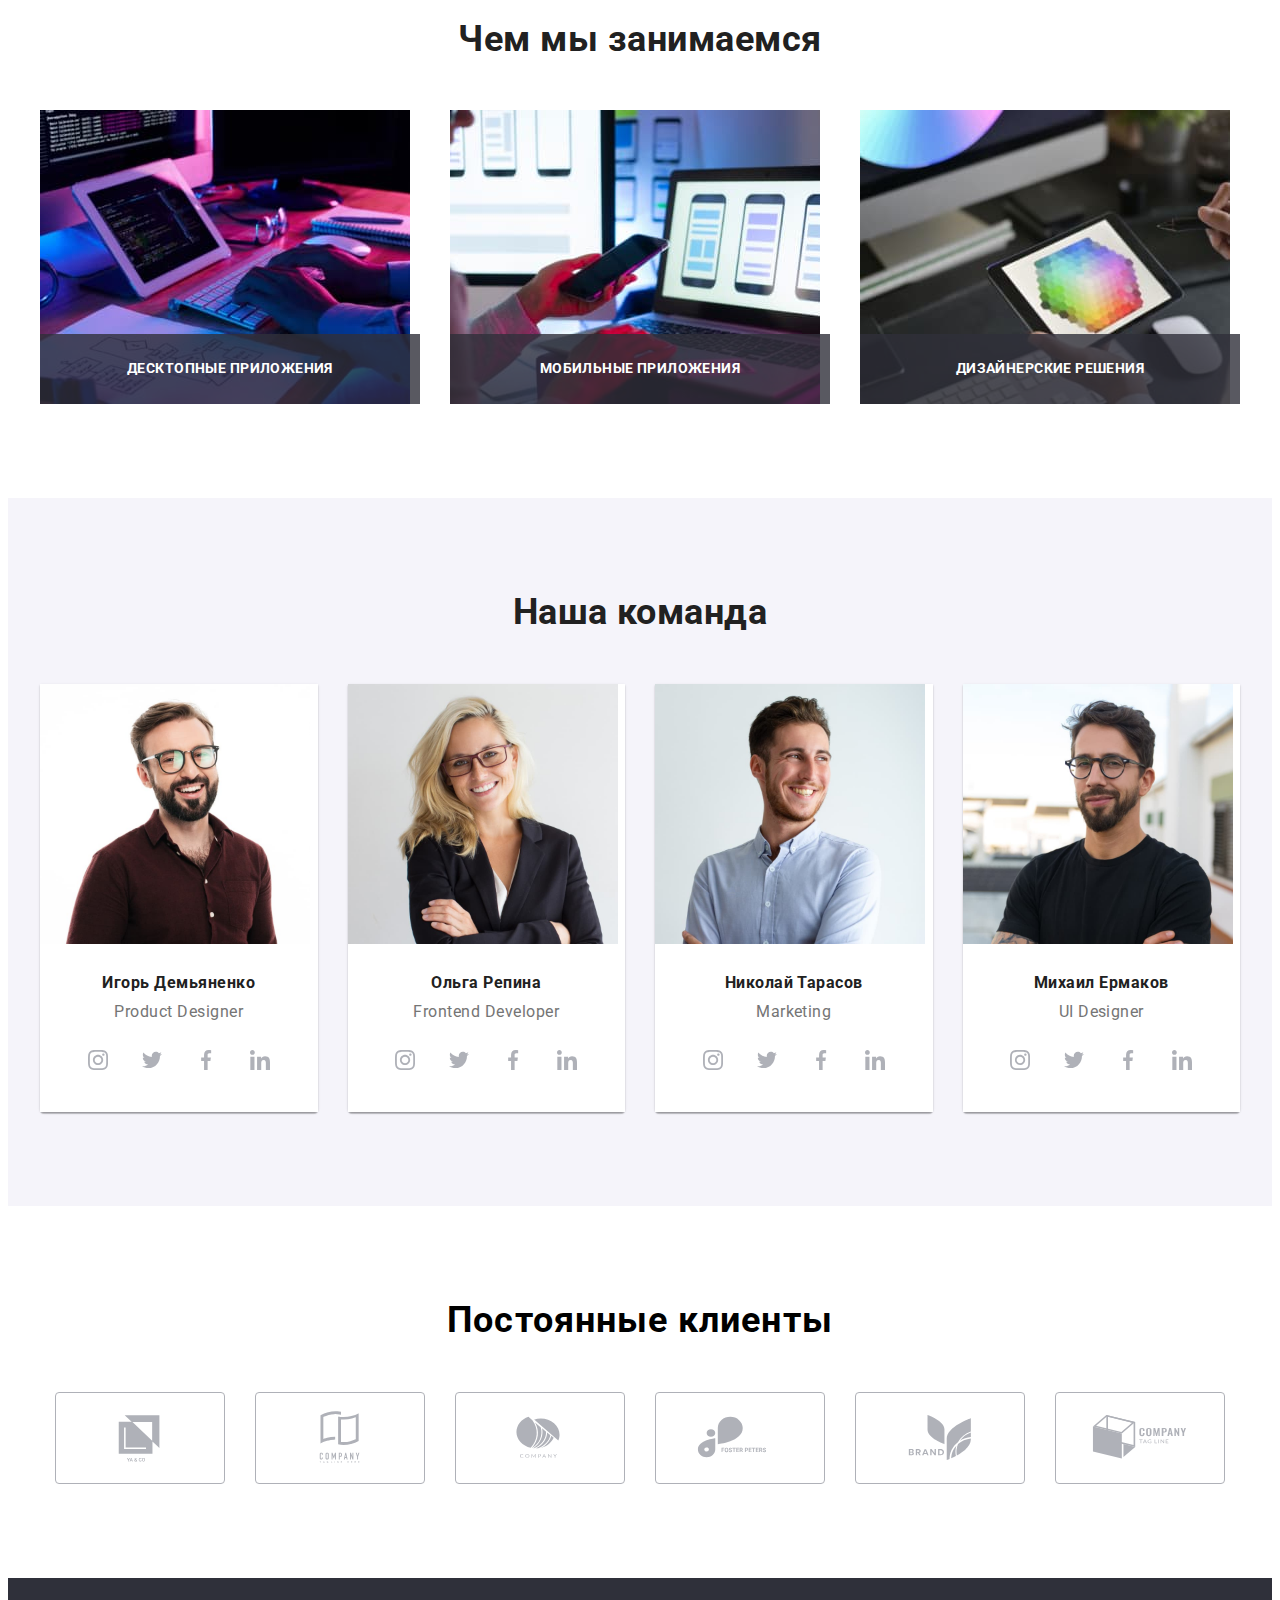
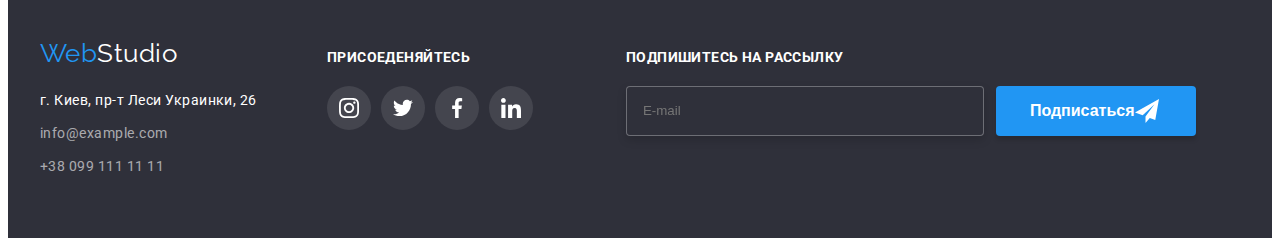
==== commit bfc3938c: "правка cscc" ====
--- a/index.html
+++ b/index.html
@@ -429,18 +429,18 @@
           </div>
           <div class="subscribe">
             <h2 class="subscribe__title">Подпишитесь на рассылку</h2>
-            <form class="subsribe__form">
+            <form class="subsсribe__form">
               <label class="subscribe__label">
                 <input
                   type="email"
                   name="email"
-                  class="subsribe__email"
+                  class="subsсribe__email"
                   placeholder="E-mail"
                 />
               </label>
-              <button type="submit" class="subsribe__btn">
+              <button type="submit" class="subsсribe__btn">
                 Подписаться
-                <svg class="subsribe__icon" width="24" height="24">
+                <svg class="subsсribe__icon" width="24" height="24">
                   <use href="./Image/symbol-defs.svg#icon-icon-send"></use>
                 </svg>
               </button>
--- a/CSS/main.min.css
+++ b/CSS/main.min.css
@@ -1 +1 @@
-:root{--primary-text-color: #212121;--secondary-text-color: #757575;--accent-color: #2196f3;--bcg-team-color: #f5f4fa;--bgc-header: #ececec;--bgc-hero-footer: #2f303a;--logo: #000000;--icon-text: #afb1b8;--icon-bgc: #ffffff;--cubic-bezier: cubic-bezier(0.4, 0, 0.2, 1)}html{box-sizing:border-box}.page{font-family:"Roboto","sans-serif";background-color:#fff;letter-spacing:.03em}.visually-hidden{position:absolute;width:1px;height:1px;margin:-1px;border:0;padding:0;white-space:nowrap;clip-path:inset(100%);clip:rect(0 0 0 0);overflow:hidden}p,h1,h2,h3{margin:0}ul,ol{padding-left:0;margin:0}img{max-width:100%;display:block;height:auto}.list{list-style:none}.container{width:1200px;padding-left:15px;padding-right:15px;margin:0 auto}.section{padding:94px 0}.header{border-bottom:1px solid #ececec}.header .container{display:flex;align-items:center}.header .navigation{display:flex;align-items:center}.logo{color:var(--logo);text-decoration:none;font-family:"Raleway";font-size:26px;line-height:1.19}.logo__web{color:var(--accent-color)}.site-nav{display:flex;font-weight:500;font-size:14px;line-height:1.14;letter-spacing:.02em}.header__nav{margin-left:93px}.site-nav .site-nav__item:not(:last-child){margin-right:50px}.site-nav .site-nav__item{position:relative}.site-nav .site-nav__link{color:var(--primary-text-color);text-decoration:none;display:block;padding-top:32px;padding-bottom:32px;cursor:pointer;transition-property:color;transition-duration:250ms;transition-timing-function:cubic-bezier(0.4, 0, 0.2, 1)}.site-nav .site-nav__link:hover,.site-nav .site-nav__link:focus{color:var(--accent-color)}.site-nav .site-nav__link.current::after{display:inline-block;position:absolute;bottom:-1px;left:0;content:"";width:100%;height:4px;background:var(--accent-color);border-radius:2px}.site-nav .site-nav__link.current{color:var(--accent-color)}.connect .connect__link{display:flex;align-items:center;transition-property:color;transition-duration:250ms;transition-timing-function:var(--cubic-bezier)}.connect__icon{fill:currentColor}.header__svg{margin-right:10px}.contacts{color:var(--secondary-text-color);text-decoration:none;font-weight:500;font-size:14px;line-height:1.14;letter-spacing:.02em;display:flex}.contacts__header{margin-left:auto}.contacts .connect__link{display:flex;color:var(--secondary-text-color);fill:var(--secondary-text-color);text-decoration:none;transition-property:fill,color;transition-duration:250ms;transition-timing-function:cubic-bezier(0.4, 0, 0.2, 1)}.contacts>.connect:first-child{margin-right:50px}.contacts .connect__link:hover,.contacts .connect__link:focus{color:var(--accent-color);fill:var(--accent-color)}.hero{background-color:var(--bgc-hero-footer);padding:200px 0;text-align:center;max-width:1600px;height:600px;margin-left:auto;margin-right:auto;background-image:linear-gradient(to right, rgba(47, 48, 58, 0.4), rgba(47, 48, 58, 0.4)),url(../Image/hero.jpg);background-repeat:no-repeat;background-size:cover;background-position:center}.hero__title{background-color:inherit;color:#fff;font-weight:900;font-size:44px;line-height:1.36;text-align:center;letter-spacing:.06em;text-transform:uppercase;min-width:696px;margin-top:0;margin-bottom:30px;margin-left:auto;margin-right:auto}.hero__btn{font-family:inherit;background-color:var(--accent-color);color:#fff;font-weight:700;font-size:16px;line-height:1.88;letter-spacing:.06em;border-radius:4px;padding:10px 32px;min-width:200px;align-items:center;text-align:center;border:1px solid rgba(0,0,0,0)}.hero__btn:hover,.hero__btn:focus,.hero__btn:active{background-color:var(--accent-color);color:#fff;cursor:pointer;padding:10px 32px}.features__title{color:var(--primary-text-color);font-size:14px;font-weight:700;line-height:1.14;text-transform:uppercase;text-align:left;margin-top:0;margin-bottom:10px}.features{display:flex;justify-content:space-between}.features__item{width:270px}.features__item{display:inline-block;width:270px;background-size:70px 70px;background-repeat:no-repeat;background-position:center}.features__text{color:var(--secondary-text-color);font-size:14px;font-weight:400;line-height:1.71;text-align:left;margin-top:0;margin-bottom:0}.features__icon{display:flex;padding:0;margin:0 0 30px 0;height:120px;background-color:var(--bcg-team-color);justify-content:center;align-items:center}.work{padding-top:94px}.work__title{color:var(--primary-text-color);font-size:36px;line-height:1.16;text-align:center;margin-bottom:50px}.work__list{display:flex;margin-left:-30px}.work__item{flex-basis:calc((100% - 90px)/3);margin-left:30px;position:relative}.work__bottom-text{font-weight:700;font-size:14px;line-height:1.14;text-align:center;letter-spacing:.03em;text-transform:uppercase;position:absolute;display:flex;width:100%;height:70px;bottom:0;left:0;justify-content:center;align-items:center;background:rgba(47,48,58,.8);color:var(--icon-bgc)}.team{background-color:var(--bcg-team-color)}.team__list{display:flex;margin-left:-30px}.team__item{width:calc(25% - 30px);background:#fff;box-shadow:0px 1px 3px rgba(0,0,0,.12),0px 1px 1px rgba(0,0,0,.14),0px 2px 1px rgba(0,0,0,.2);border-radius:0px 0px 4px 4px}.team__main-title{color:var(--primary-text-color);font-size:36px;line-height:1.16;text-align:center;margin-bottom:50px}.team__title{color:var(--primary-text-color);font-size:16px;line-height:1.18;text-align:center;margin-bottom:10px}.team__text{color:var(--secondary-text-color);font-size:16px;line-height:1.18;text-align:center;margin-top:0;margin-bottom:16px}.team__name{background-color:#fff;text-align:center;padding:30px 0}.team__soc{display:flex;justify-content:center;margin-top:16px}.team__icon:not(:last-child){margin-right:10px}.team__item{margin-left:30px;box-shadow:0px 1px 3px rgba(0,0,0,.12),0px 1px 1px rgba(0,0,0,.14),0px 2px 1px rgba(0,0,0,.2);border-radius:0px 0px 4px 4px}.team__link{width:44px;height:44px;background-color:var(--icon-bgc);border-radius:50%;display:flex;justify-content:center;align-items:center;fill:var(--icon-text);transition-property:fill,border-radius,background-color;transition-duration:250ms;transition-timing-function:var(--cubic-bezier)}.team__link:hover,.team__link:focus{background-color:var(--accent-color);fill:var(--icon-bgc);border-radius:100%}.clients__title{font-weight:700;font-size:36px;line-height:1.16;text-align:center;letter-spacing:.03em;margin-bottom:50px}.clients__list{display:flex;justify-content:center}.clients__link{margin:0;padding:0;width:170px;height:92px;display:flex;justify-content:center;align-items:center;fill:var(--icon-text);border:1px solid var(--icon-text);box-sizing:border-box;border-radius:4px;object-fit:contain;transition-property:fill,border,box-sizing,border-radius;transition-duration:250ms;transition-timing-function:cubic-bezier(0.4, 0, 0.2, 1)}.clients__link:hover,.clients__link:focus,.clients__link:active{fill:var(--accent-color);border:1px solid var(--accent-color);box-sizing:border-box;border-radius:4px}.clients__item:not(:last-child){margin-right:30px}.footer{background-color:var(--bgc-hero-footer);padding-top:60px;padding-bottom:60px}.container__footer{display:flex;align-items:baseline}.container__address{flex-grow:1}.footer__logo{font-family:"Raleway";color:#fff}.footer__adr{margin-top:20px}.footer__item:not(:last-child){margin-bottom:9px}.footer__list .footer__address{color:#fff;font-style:normal;text-decoration:none;font-size:14px;line-height:1.71;margin-bottom:10px;transition-property:color;transition-duration:250ms;transition-timing-function:var(--cubic-bezier)}.footer .logo{color:var(--accent-color)}.footer__list .footer__link{text-decoration:none;font-style:normal;font-size:14px;line-height:1.71;color:rgba(255,255,255,.6);margin-bottom:10px;transition-property:color;transition-duration:250ms;transition-timing-function:var(--cubic-bezier)}.footer__list .footer__link:hover,.footer__list .footer__link:focus,.footer__list .footer__address:hover,.footer__list .footer__address:focus{color:var(--accent-color)}.join{margin-left:70px}.join__title{margin-bottom:20px;font-weight:700;font-size:14px;line-height:1.14;letter-spacing:.03em;text-transform:uppercase;color:#fff}.join__list{display:flex;justify-content:center}.join__link{padding:0;width:44px;height:44px;background-color:rgba(255,255,255,.1);border-radius:50%;display:flex;justify-content:center;align-items:center;fill:var(--icon-bgc);transition-property:border-radius,background-color;transition-duration:250ms;transition-timing-function:var(--cubic-bezier)}.join__item:not(:last-child){margin-right:10px}.join__link:hover,.join__link:focus,.join__link:active{background-color:var(--accent-color);border-radius:50%}.subscribe{margin-left:93px}.subscribe__title{font-weight:700;font-size:14px;line-height:1.14;letter-spacing:.03em;text-transform:uppercase;color:#fff;margin-bottom:20px}.subsribe__form{display:flex}.subscribe__label{margin-right:12px}.subsribe__email{padding:15px 16px;width:358px;height:50px;border:1px solid rgba(255,255,255,.3);box-sizing:border-box;filter:drop-shadow(0px 4px 4px rgba(0, 0, 0, 0.15));border-radius:4px;background:#2f303a;color:rgba(255,255,255,.6)}.subsribe__btn{display:flex;align-items:center;width:200px;height:50px;padding:10px 32px;background-color:var(--accent-color);color:var(--icon-bgc);font-weight:700;font-size:16px;line-height:1.88;cursor:pointer;box-shadow:0px 4px 4px rgba(0,0,0,.15);border-radius:4px;border-color:rgba(0,0,0,0);transition-property:background-color,color;transition-duration:250ms;transition-timing-function:cubic-bezier(0.4, 0, 0.2, 1)}.subsribe__icon{margin-left:10px;width:24px;height:24px;fill:#fff;transition-property:fill;transition-duration:250ms;transition-timing-function:cubic-bezier(0.4, 0, 0.2, 1)}.filters__list{display:flex;justify-content:center;margin-bottom:50px}.filters__item:not(:last-child){margin-right:8px}.filters__btn{font-family:inherit;background-color:var(--bcg-team-color);color:var(--primary-text-color);cursor:pointer;padding:6px 22px;font-weight:500;font-size:16px;line-height:1.62;text-align:center;border-radius:4px;border:1px solid rgba(0,0,0,0);transition-property:color,background-color,box-shadow;transition-duration:250ms;transition-timing-function:var(--cubic-bezier)}.filters__list .current{background-color:var(--accent-color);color:var(--icon-bgc);cursor:pointer}.filters__btn:hover,.filters__btn:focus{background-color:var(--accent-color);color:var(--bcg-team-color);box-shadow:0px 1px 1px rgba(0,0,0,.12),0px 4px 4px rgba(0,0,0,.06),1px 4px 6px rgba(0,0,0,.16)}.pictures__list{display:flex;flex-wrap:wrap}.pictures__item{width:calc((100% - 60px)/3)}.pictures__wrap{position:relative;overflow:hidden}.pictures__top-text{position:absolute;top:0;background-color:rgba(33,150,243,.9);color:var(--icon-bgc);font-weight:400;font-size:18px;line-height:1.56;letter-spacing:.03em;padding:63px 24px;transform:translateY(100%);transition:transform 250ms var(--cubic-bezier)}.pictures__item:hover .pictures__top-text,.pictures__item:focus .pictures__top-text{transform:translateY(0%)}.pictures__item:not(:nth-child(3n)){margin-right:30px}.pictures__item:not(:nth-last-child(-n+3)){margin-bottom:30px}.pictures__name{border:1px solid #eee;box-sizing:border-box;border-top:none;padding:20px 24px}.pictures__title{color:var(--primary-text-color);font-weight:700;font-size:18px;line-height:2;letter-spacing:.06em;margin-bottom:4px}.pictures__text{color:var(--secondary-text-color);font-size:16px;line-height:1.87;letter-spacing:.03em}.pictures__link{text-decoration:none}.pictures__list .pictures__link{display:block;position:relative;cursor:pointer;transition-property:box-shadow;transition-duration:250ms;transition-timing-function:var(--cubic-bezier)}.pictures__list .pictures__link:hover,.pictures__list .pictures__link:focus{box-shadow:0px 1px 1px rgba(0,0,0,.12),0px 4px 4px rgba(0,0,0,.06),1px 4px 6px rgba(0,0,0,.16)}.backdrop{position:fixed;top:0%;left:0%;width:100%;height:100%;background-color:rgba(0,0,0,.2);transition-duration:250ms;transition-timing-function:cubic-bezier(0.4, 0, 0.2, 1)}.is-hidden{opacity:0;pointer-events:none;visibility:hidden}.modal{position:absolute;top:50%;left:50%;transform:translate(-50%, -50%);width:528px;height:581px;background:#fff;box-shadow:0px 1px 3px rgba(0,0,0,.12),0px 1px 1px rgba(0,0,0,.14),0px 2px 1px rgba(0,0,0,.2);border-radius:4px;justify-content:flex-end}.modal__form{display:flex;flex-direction:column;padding:40px}.modal__title{font-size:20px;font-weight:700;line-height:1.15;text-align:center;letter-spacing:.03em;color:#212121;margin-bottom:12px}.modal__input{position:relative;padding-left:42px;width:448px;height:40px;border:1px solid rgba(33,33,33,.2);box-sizing:border-box;border-radius:4px;cursor:pointer;transition-property:border-color;transition-duration:250ms;transition-timing-function:cubic-bezier(0.4, 0, 0.2, 1)}.modal__icon{position:relative;margin-bottom:12px}.modal__svg{position:absolute;left:12px;top:11px;transition-property:fill;transition-duration:250ms;transition-timing-function:cubic-bezier(0.4, 0, 0.2, 1)}.modal__icon:focus-within .modal__svg{fill:#2196f3}.modal__icon:focus-within .modal__input{border-color:#2196f3}.modal__label{margin-bottom:4px;font-style:normal;font-weight:400;font-size:12px;line-height:1.16;letter-spacing:.01em;color:#757575}.modal__textarea{width:448px;height:120px;margin-bottom:20px;border:1px solid rgba(33,33,33,.2);box-sizing:border-box;border-radius:4px;resize:none;padding:12px 16px}.modal__policy{position:relative;display:flex;align-items:center;justify-content:center;margin-bottom:30px;font-weight:400;font-size:14px;line-height:1.71;letter-spacing:.03em;color:#757575}.checkbox__policy{color:#2196f3}.checkbox__svg{position:relative;fill:rgba(0,0,0,0)}.modal__icon-check{position:relative;display:flex;align-items:center;justify-content:center;position:relative;width:16px;height:15px;margin-right:7px;border:2px solid #212121;border-radius:2px;background-size:contain;transition-property:background-color,border-box,border-color;transition-duration:250ms;transition-timing-function:cubic-bezier(0.4, 0, 0.2, 1)}.checkbox:checked~.modal__icon-check{background-color:#2196f3;background-origin:border-box;border-color:#2196f3}.checkbox:checked+.modal__icon-check .checkbox__svg{fill:var(--icon-bgc)}.modal__btn{background-color:var(--accent-color);color:var(--icon-bgc);cursor:pointer;display:flex;justify-content:center;align-items:center;margin:0 auto;width:200px;height:50px;padding:10px 55px;font-weight:700;font-size:16px;line-height:1.62;border-radius:4px;align-items:center;text-align:center;letter-spacing:.06em;border:1px solid rgba(0,0,0,0);transition-property:box-shadow;transition-duration:250ms;transition-timing-function:var(--cubic-bezier)}.modal__btn:hover{box-shadow:0px 1px 1px rgba(0,0,0,.12),0px 4px 4px rgba(0,0,0,.06),1px 4px 6px rgba(0,0,0,.16)}.modal__close-btn{position:absolute;top:8px;right:8px;width:30px;height:30px;display:flex;justify-content:center;align-items:center;background-color:#fff;border-radius:50%;border:1px solid rgba(0,0,0,.1);box-sizing:border-box;cursor:pointer}.modal__icon-exit{fill:#000;transition-property:transform,fill;transition-duration:250ms;transition-timing-function:cubic-bezier(0.4, 0, 0.2, 1)}.modal__close-btn:hover .modal__icon-exit{fill:#2196f3}/*# sourceMappingURL=main.min.css.map */+﻿:root{--primary-text-color: #212121;--secondary-text-color: #757575;--accent-color: #2196f3;--bcg-team-color: #f5f4fa;--bgc-header: #ececec;--bgc-hero-footer: #2f303a;--logo: #000000;--icon-text: #afb1b8;--icon-bgc: #ffffff;--cubic-bezier: cubic-bezier(0.4, 0, 0.2, 1)}html{box-sizing:border-box}.page{font-family:"Roboto","sans-serif";background-color:#fff;letter-spacing:.03em}.visually-hidden{position:absolute;width:1px;height:1px;margin:-1px;border:0;padding:0;white-space:nowrap;clip-path:inset(100%);clip:rect(0 0 0 0);overflow:hidden}p,h1,h2,h3{margin:0}ul,ol{padding-left:0;margin:0}img{max-width:100%;display:block;height:auto}.list{list-style:none}.container{width:1200px;padding-left:15px;padding-right:15px;margin:0 auto}.section{padding:94px 0}.header{border-bottom:1px solid #ececec}.header .container{display:flex;align-items:center}.header .navigation{display:flex;align-items:center}.header__nav{margin-left:93px}.header__svg{margin-right:10px}.logo{color:var(--logo);text-decoration:none;font-family:"Raleway";font-size:26px;line-height:1.19}.logo__web{color:var(--accent-color)}.site-nav{display:flex;font-weight:500;font-size:14px;line-height:1.14;letter-spacing:.02em}.site-nav__item{position:relative}.site-nav__item:not(:last-child){margin-right:50px}.site-nav__link{color:var(--primary-text-color);text-decoration:none;display:block;padding-top:32px;padding-bottom:32px;cursor:pointer;transition-property:color;transition-duration:250ms;transition-timing-function:cubic-bezier(0.4, 0, 0.2, 1)}.site-nav__link.current{color:var(--accent-color)}.site-nav__link.current::after{display:inline-block;position:absolute;bottom:-1px;left:0;content:"";width:100%;height:4px;background:var(--accent-color);border-radius:2px}.site-nav__link:hover,.site-nav__link:focus{color:var(--accent-color)}.contacts{color:var(--secondary-text-color);text-decoration:none;font-weight:500;font-size:14px;line-height:1.14;letter-spacing:.02em;display:flex}.contacts__header{margin-left:auto}.contacts .connect__link{display:flex;color:var(--secondary-text-color);fill:var(--secondary-text-color);text-decoration:none;transition-property:fill,color;transition-duration:250ms;transition-timing-function:cubic-bezier(0.4, 0, 0.2, 1)}.contacts>.connect:first-child{margin-right:50px}.contacts .connect__link:hover,.contacts .connect__link:focus{color:var(--accent-color);fill:var(--accent-color)}.connect .connect__link{display:flex;align-items:center;transition-property:color;transition-duration:250ms;transition-timing-function:var(--cubic-bezier)}.connect__icon{fill:currentColor}.hero{background-color:var(--bgc-hero-footer);padding:200px 0;text-align:center;max-width:1600px;height:600px;margin-left:auto;margin-right:auto;background-image:linear-gradient(to right, rgba(47, 48, 58, 0.4), rgba(47, 48, 58, 0.4)),url(../Image/hero.jpg);background-repeat:no-repeat;background-size:cover;background-position:center}.hero__title{background-color:inherit;color:#fff;font-weight:900;font-size:44px;line-height:1.36;text-align:center;letter-spacing:.06em;text-transform:uppercase;min-width:696px;margin-top:0;margin-bottom:30px;margin-left:auto;margin-right:auto}.hero__btn{font-family:inherit;background-color:var(--accent-color);color:#fff;font-weight:700;font-size:16px;line-height:1.88;letter-spacing:.06em;border-radius:4px;padding:10px 32px;min-width:200px;align-items:center;text-align:center;border:1px solid rgba(0,0,0,0)}.hero__btn:hover,.hero__btn:focus,.hero__btn:active{background-color:var(--accent-color);color:#fff;cursor:pointer;padding:10px 32px}.features{display:flex;justify-content:space-between}.features__item{display:inline-block;width:270px;background-size:70px 70px;background-repeat:no-repeat;background-position:center}.features__title{color:var(--primary-text-color);font-size:14px;font-weight:700;line-height:1.14;text-transform:uppercase;text-align:left;margin-top:0;margin-bottom:10px}.features__text{color:var(--secondary-text-color);font-size:14px;font-weight:400;line-height:1.71;text-align:left;margin-top:0;margin-bottom:0}.features__icon{display:flex;padding:0;margin:0 0 30px 0;height:120px;background-color:var(--bcg-team-color);justify-content:center;align-items:center}.work{padding-top:94px}.work__title{color:var(--primary-text-color);font-size:36px;line-height:1.16;text-align:center;margin-bottom:50px}.work__list{display:flex;margin-left:-30px}.work__item{flex-basis:calc((100% - 90px)/3);margin-left:30px;position:relative}.work__bottom-text{font-weight:700;font-size:14px;line-height:1.14;text-align:center;letter-spacing:.03em;text-transform:uppercase;position:absolute;display:flex;width:100%;height:70px;bottom:0;left:0;justify-content:center;align-items:center;background:rgba(47,48,58,.8);color:var(--icon-bgc)}.team{background-color:var(--bcg-team-color)}.team__list{display:flex;margin-left:-30px}.team__item{width:calc(25% - 30px);margin-left:30px;background:#fff;box-shadow:0px 1px 3px rgba(0,0,0,.12),0px 1px 1px rgba(0,0,0,.14),0px 2px 1px rgba(0,0,0,.2);border-radius:0px 0px 4px 4px}.team__main-title{color:var(--primary-text-color);font-size:36px;line-height:1.16;text-align:center;margin-bottom:50px}.team__title{color:var(--primary-text-color);font-size:16px;line-height:1.18;text-align:center;margin-bottom:10px}.team__text{color:var(--secondary-text-color);font-size:16px;line-height:1.18;text-align:center;margin-top:0;margin-bottom:16px}.team__name{background-color:#fff;text-align:center;padding:30px 0}.team__soc{display:flex;justify-content:center;margin-top:16px}.team__icon:not(:last-child){margin-right:10px}.team__link{width:44px;height:44px;background-color:var(--icon-bgc);border-radius:50%;display:flex;justify-content:center;align-items:center;fill:var(--icon-text);transition-property:fill,border-radius,background-color;transition-duration:250ms;transition-timing-function:var(--cubic-bezier)}.team__link:hover,.team__link:focus{background-color:var(--accent-color);fill:var(--icon-bgc);border-radius:100%}.clients__title{font-weight:700;font-size:36px;line-height:1.16;text-align:center;letter-spacing:.03em;margin-bottom:50px}.clients__list{display:flex;justify-content:center}.clients__link{margin:0;padding:0;width:170px;height:92px;display:flex;justify-content:center;align-items:center;fill:var(--icon-text);border:1px solid var(--icon-text);box-sizing:border-box;border-radius:4px;object-fit:contain;transition-property:fill,border,box-sizing,border-radius;transition-duration:250ms;transition-timing-function:cubic-bezier(0.4, 0, 0.2, 1)}.clients__link:hover,.clients__link:focus,.clients__link:active{fill:var(--accent-color);border:1px solid var(--accent-color);box-sizing:border-box;border-radius:4px}.clients__item:not(:last-child){margin-right:30px}.footer{background-color:var(--bgc-hero-footer);padding-top:60px;padding-bottom:60px}.footer__logo{font-family:"Raleway";color:#fff}.footer__adr{margin-top:20px}.footer__item:not(:last-child){margin-bottom:9px}.footer__list .footer__address{color:#fff;font-style:normal;text-decoration:none;font-size:14px;line-height:1.71;margin-bottom:10px;transition-property:color;transition-duration:250ms;transition-timing-function:var(--cubic-bezier)}.footer .logo{color:var(--accent-color)}.footer__list .footer__link{text-decoration:none;font-style:normal;font-size:14px;line-height:1.71;color:rgba(255,255,255,.6);margin-bottom:10px;transition-property:color;transition-duration:250ms;transition-timing-function:var(--cubic-bezier)}.footer__list .footer__link:hover,.footer__list .footer__link:focus,.footer__list .footer__address:hover,.footer__list .footer__address:focus{color:var(--accent-color)}.container__footer{display:flex;align-items:baseline}.container__footer__address{flex-grow:1}.join{margin-left:70px}.join__title{margin-bottom:20px;font-weight:700;font-size:14px;line-height:1.14;letter-spacing:.03em;text-transform:uppercase;color:#fff}.join__list{display:flex;justify-content:center}.join__link{padding:0;width:44px;height:44px;background-color:rgba(255,255,255,.1);border-radius:50%;display:flex;justify-content:center;align-items:center;fill:var(--icon-bgc);transition-property:border-radius,background-color;transition-duration:250ms;transition-timing-function:var(--cubic-bezier)}.join__item:not(:last-child){margin-right:10px}.join__link:hover,.join__link:focus,.join__link:active{background-color:var(--accent-color);border-radius:50%}.subscribe{margin-left:93px}.subscribe__title{font-weight:700;font-size:14px;line-height:1.14;letter-spacing:.03em;text-transform:uppercase;color:#fff;margin-bottom:20px}.subscribe__label{margin-right:12px}.subscribe__icon{margin-left:10px;fill:#fff;transition-property:fill;transition-duration:250ms;transition-timing-function:cubic-bezier(0.4, 0, 0.2, 1)}.subsсribe__form{display:flex}.subsсribe__email{padding:15px 16px;width:358px;height:50px;border:1px solid rgba(255,255,255,.3);box-sizing:border-box;filter:drop-shadow(0px 4px 4px rgba(0, 0, 0, 0.15));border-radius:4px;background:#2f303a;color:rgba(255,255,255,.6)}.subsсribe__btn{display:flex;align-items:center;width:200px;height:50px;padding:10px 32px;background-color:var(--accent-color);color:var(--icon-bgc);font-weight:700;font-size:16px;line-height:1.88;cursor:pointer;box-shadow:0px 4px 4px rgba(0,0,0,.15);border-radius:4px;border-color:rgba(0,0,0,0);transition-property:background-color,color;transition-duration:250ms;transition-timing-function:cubic-bezier(0.4, 0, 0.2, 1)}.filters__list{display:flex;justify-content:center;margin-bottom:50px}.filters__item:not(:last-child){margin-right:8px}.filters__btn{font-family:inherit;background-color:var(--bcg-team-color);color:var(--primary-text-color);cursor:pointer;padding:6px 22px;font-weight:500;font-size:16px;line-height:1.62;text-align:center;border-radius:4px;border:1px solid rgba(0,0,0,0);transition-property:color,background-color,box-shadow;transition-duration:250ms;transition-timing-function:var(--cubic-bezier)}.filters__list .current{background-color:var(--accent-color);color:var(--icon-bgc);cursor:pointer}.filters__btn:hover,.filters__btn:focus{background-color:var(--accent-color);color:var(--bcg-team-color);box-shadow:0px 1px 1px rgba(0,0,0,.12),0px 4px 4px rgba(0,0,0,.06),1px 4px 6px rgba(0,0,0,.16)}.pictures{display:flex;flex-wrap:wrap}.pictures .pictures__link{display:block;position:relative;cursor:pointer;text-decoration:none;transition-property:box-shadow;transition-duration:250ms;transition-timing-function:var(--cubic-bezier)}.pictures__wrap{position:relative;overflow:hidden}.pictures__top-text{position:absolute;top:0;background-color:rgba(33,150,243,.9);color:var(--icon-bgc);font-weight:400;font-size:18px;line-height:1.56;letter-spacing:.03em;padding:63px 24px;transform:translateY(100%);transition:transform 250ms var(--cubic-bezier)}.pictures__name{border:1px solid #eee;box-sizing:border-box;border-top:none;padding:20px 24px}.pictures__title{color:var(--primary-text-color);font-weight:700;font-size:18px;line-height:2;letter-spacing:.06em;margin-bottom:4px}.pictures__text{color:var(--secondary-text-color);font-size:16px;line-height:1.87;letter-spacing:.03em}.pictures__item{width:calc((100% - 60px)/3)}.pictures__item:hover .pictures__top-text,.pictures__item:focus .pictures__top-text{transform:translateY(0%)}.pictures__item:not(:nth-child(3n)){margin-right:30px}.pictures__item:not(:nth-last-child(-n+3)){margin-bottom:30px}.pictures__link:hover,.pictures__link:focus{box-shadow:0px 1px 1px rgba(0,0,0,.12),0px 4px 4px rgba(0,0,0,.06),1px 4px 6px rgba(0,0,0,.16)}.backdrop{position:fixed;top:0%;left:0%;width:100%;height:100%;background-color:rgba(0,0,0,.2);transition-duration:250ms;transition-timing-function:cubic-bezier(0.4, 0, 0.2, 1)}.is-hidden{opacity:0;pointer-events:none;visibility:hidden}.modal{position:absolute;top:50%;left:50%;transform:translate(-50%, -50%);width:528px;height:581px;background:#fff;box-shadow:0px 1px 3px rgba(0,0,0,.12),0px 1px 1px rgba(0,0,0,.14),0px 2px 1px rgba(0,0,0,.2);border-radius:4px;justify-content:flex-end}.modal__form{display:flex;flex-direction:column;padding:40px}.modal__title{font-size:20px;font-weight:700;line-height:1.15;text-align:center;letter-spacing:.03em;color:#212121;margin-bottom:12px}.modal__input{position:relative;padding-left:42px;width:448px;height:40px;border:1px solid rgba(33,33,33,.2);box-sizing:border-box;border-radius:4px;cursor:pointer;transition-property:border-color;transition-duration:250ms;transition-timing-function:cubic-bezier(0.4, 0, 0.2, 1)}.modal__icon{position:relative;margin-bottom:12px}.modal__svg{position:absolute;left:12px;top:11px;transition-property:fill;transition-duration:250ms;transition-timing-function:cubic-bezier(0.4, 0, 0.2, 1)}.modal__label{margin-bottom:4px;font-style:normal;font-weight:400;font-size:12px;line-height:1.16;letter-spacing:.01em;color:#757575}.modal__textarea{width:448px;height:120px;margin-bottom:20px;border:1px solid rgba(33,33,33,.2);box-sizing:border-box;border-radius:4px;resize:none;padding:12px 16px}.modal__policy{position:relative;display:flex;align-items:center;justify-content:center;margin-bottom:30px;font-weight:400;font-size:14px;line-height:1.71;letter-spacing:.03em;color:#757575}.modal__icon:focus-within .modal__svg{fill:#2196f3}.modal__icon:focus-within .modal__input{border-color:#2196f3}.modal__icon-check{position:relative;display:flex;align-items:center;justify-content:center;position:relative;width:16px;height:15px;margin-right:7px;border:2px solid #212121;border-radius:2px;background-size:contain;transition-property:background-color,border-box,border-color;transition-duration:250ms;transition-timing-function:cubic-bezier(0.4, 0, 0.2, 1)}.modal__btn{background-color:var(--accent-color);color:var(--icon-bgc);cursor:pointer;display:flex;justify-content:center;align-items:center;margin:0 auto;width:200px;height:50px;padding:10px 55px;font-weight:700;font-size:16px;line-height:1.62;border-radius:4px;align-items:center;text-align:center;letter-spacing:.06em;border:1px solid rgba(0,0,0,0);transition-property:box-shadow;transition-duration:250ms;transition-timing-function:var(--cubic-bezier)}.modal .modal__btn:hover{box-shadow:0px 1px 1px rgba(0,0,0,.12),0px 4px 4px rgba(0,0,0,.06),1px 4px 6px rgba(0,0,0,.16)}.modal__close-btn{position:absolute;top:8px;right:8px;width:30px;height:30px;display:flex;justify-content:center;align-items:center;background-color:#fff;border-radius:50%;border:1px solid rgba(0,0,0,.1);box-sizing:border-box;cursor:pointer}.modal__icon-exit{fill:#000;transition-property:transform,fill;transition-duration:250ms;transition-timing-function:cubic-bezier(0.4, 0, 0.2, 1)}.modal__close-btn:hover .modal__icon-exit{fill:#2196f3}.checkbox__policy{color:#2196f3}.checkbox__svg{position:relative;fill:rgba(0,0,0,0)}.checkbox:checked~.modal__icon-check{background-color:#2196f3;background-origin:border-box;border-color:#2196f3}.checkbox:checked+.modal__icon-check .checkbox__svg{fill:var(--icon-bgc)}/*# sourceMappingURL=main.min.css.map */